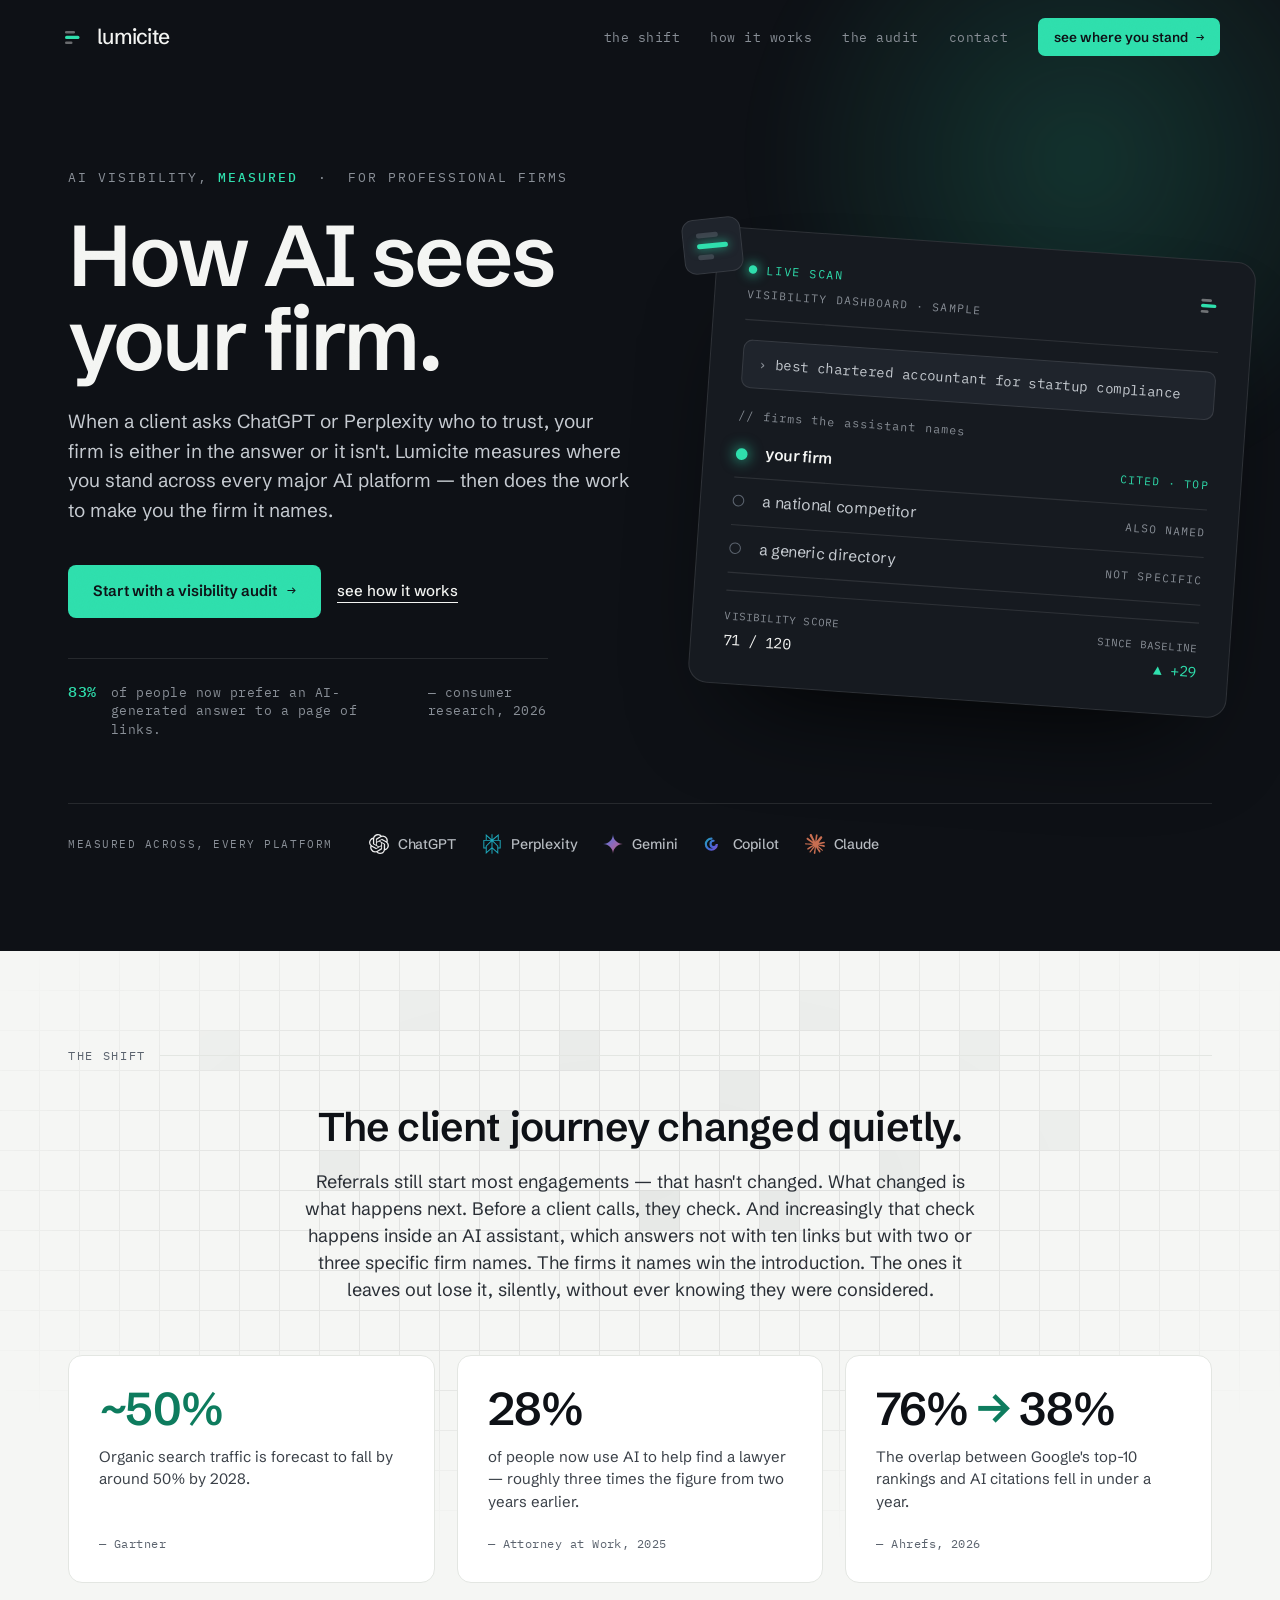
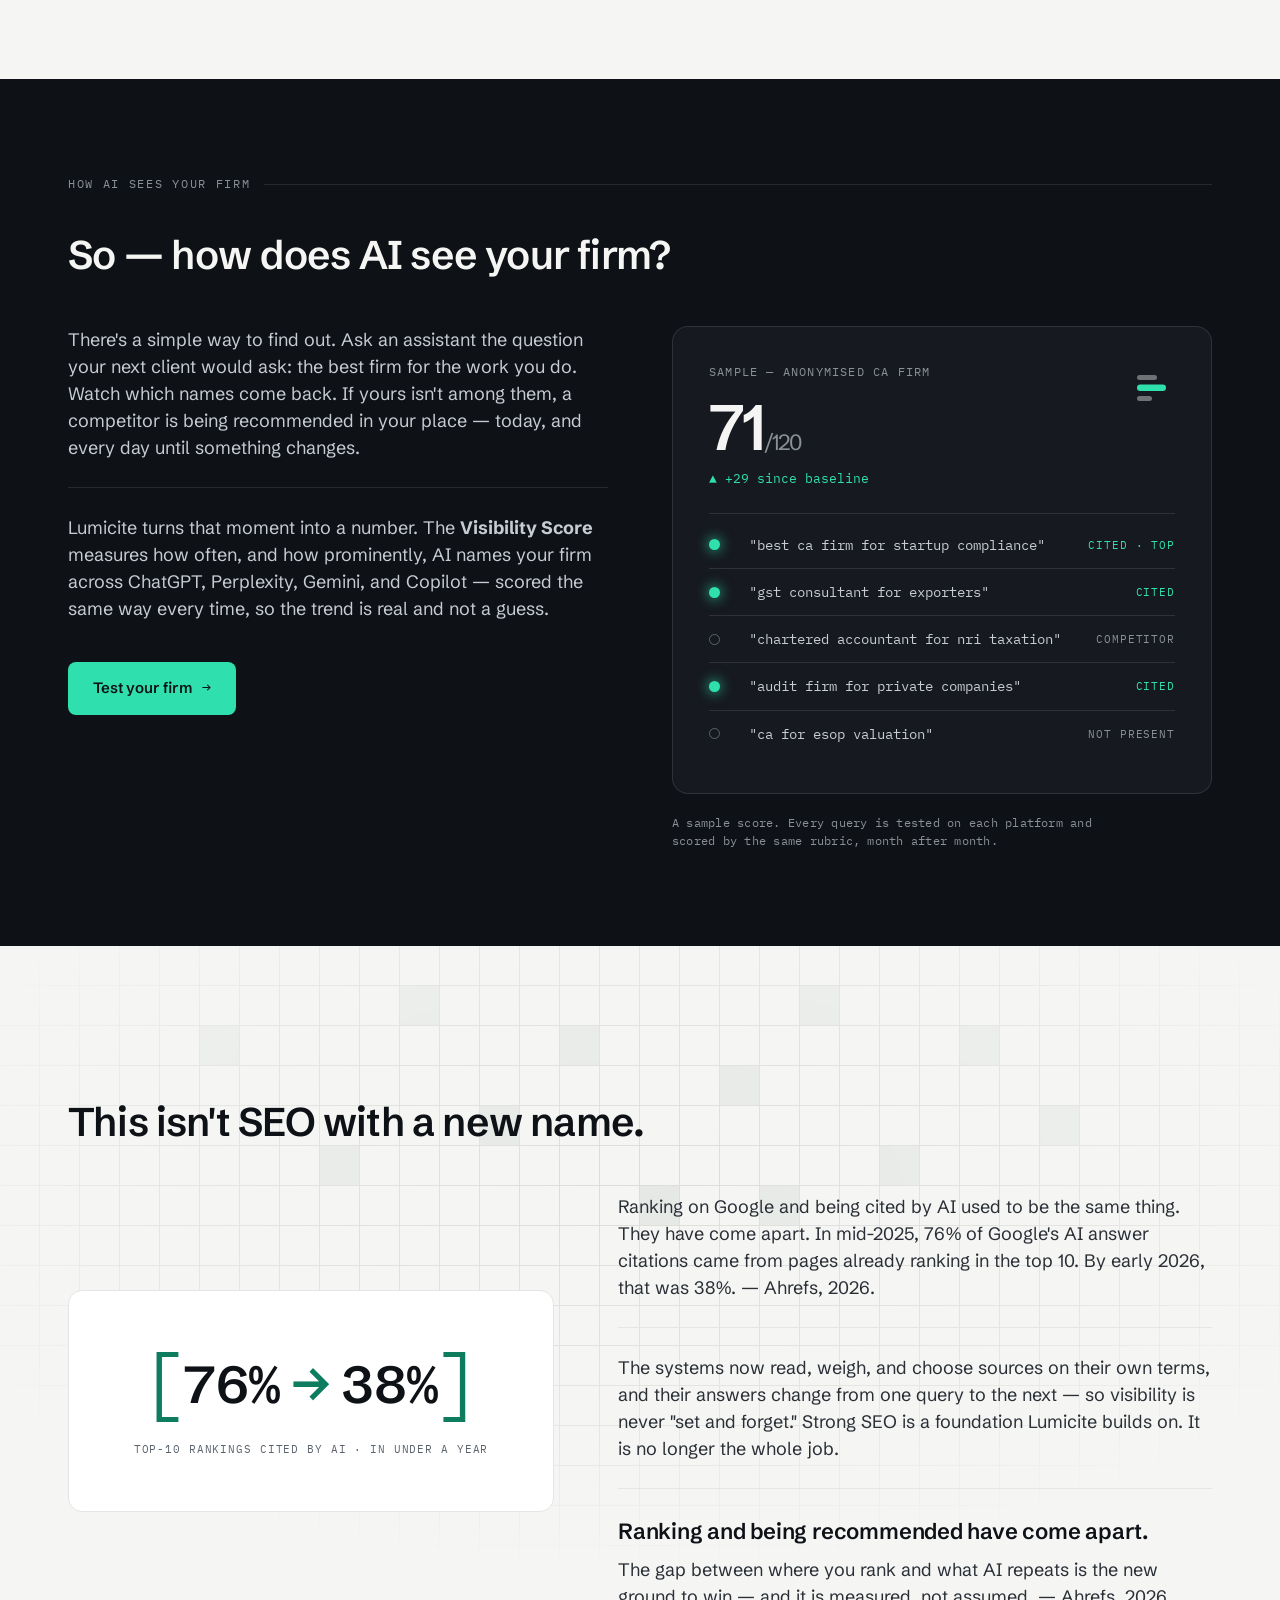
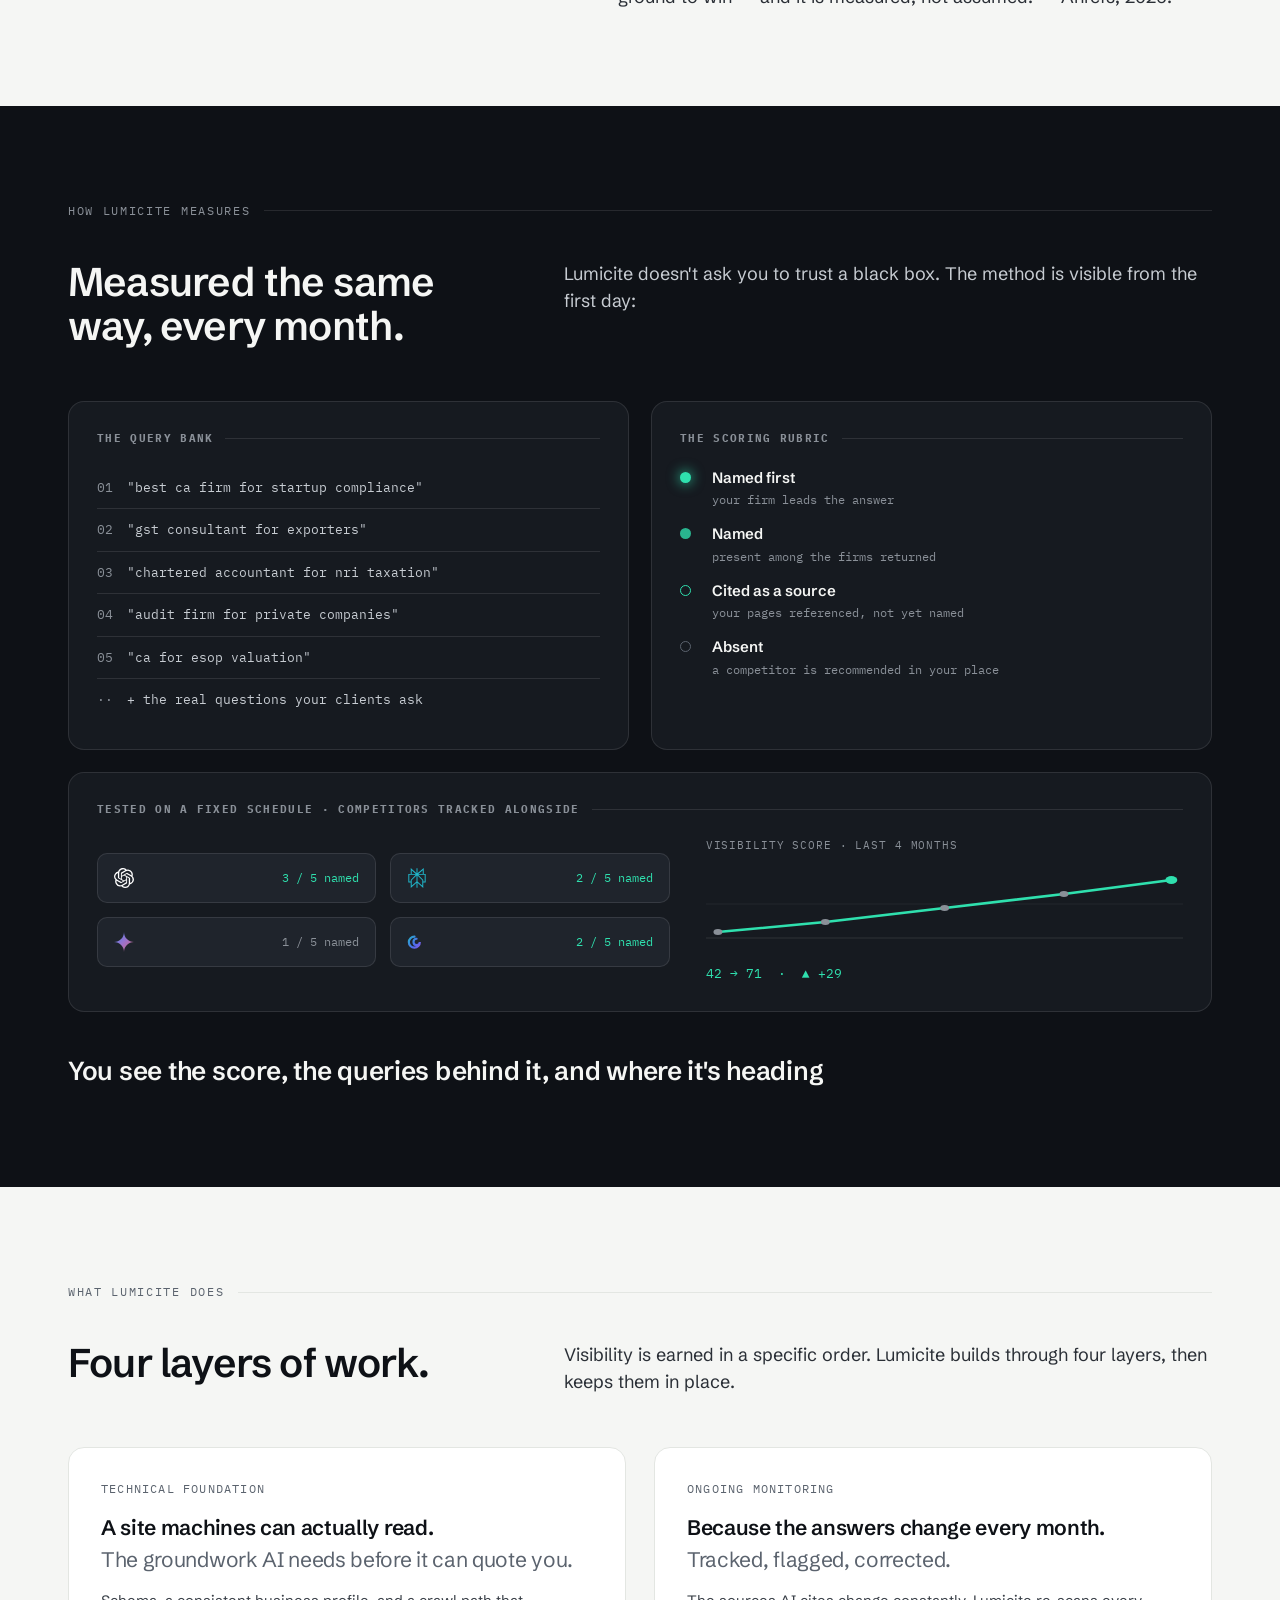
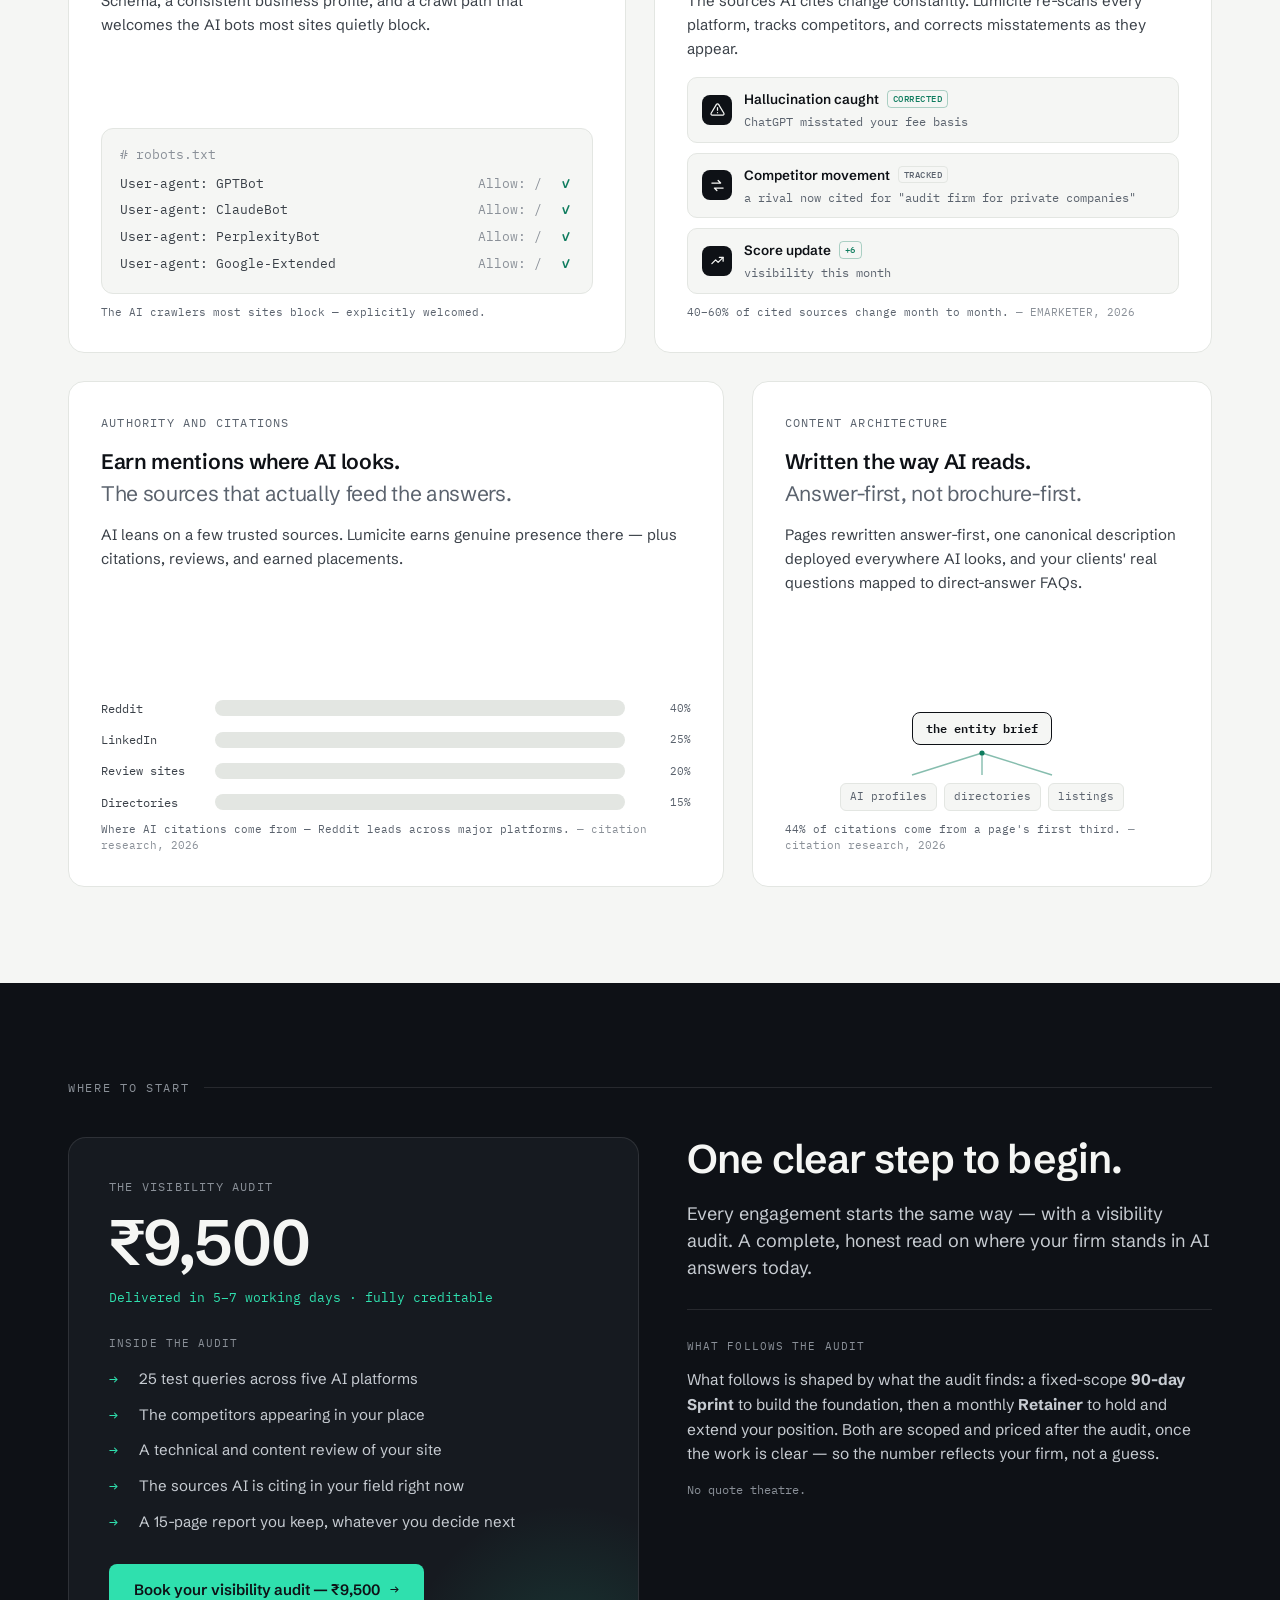
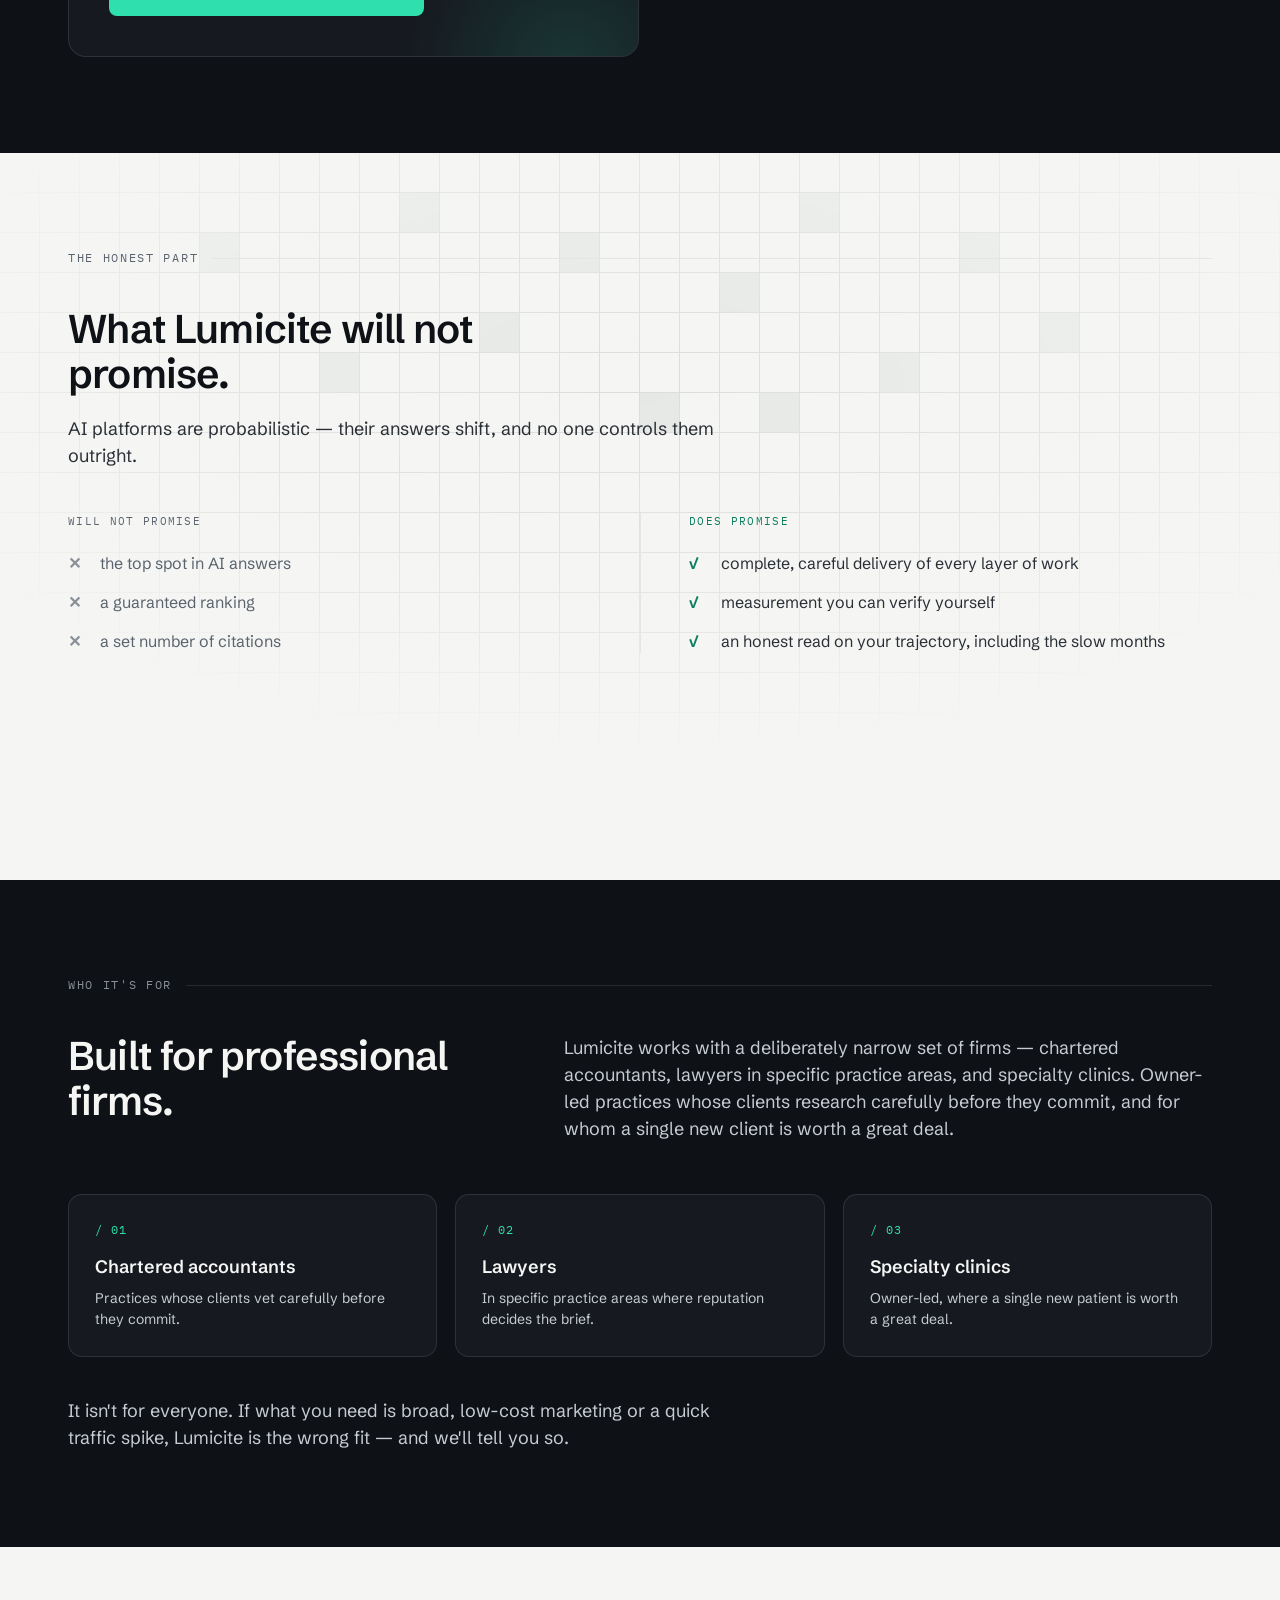
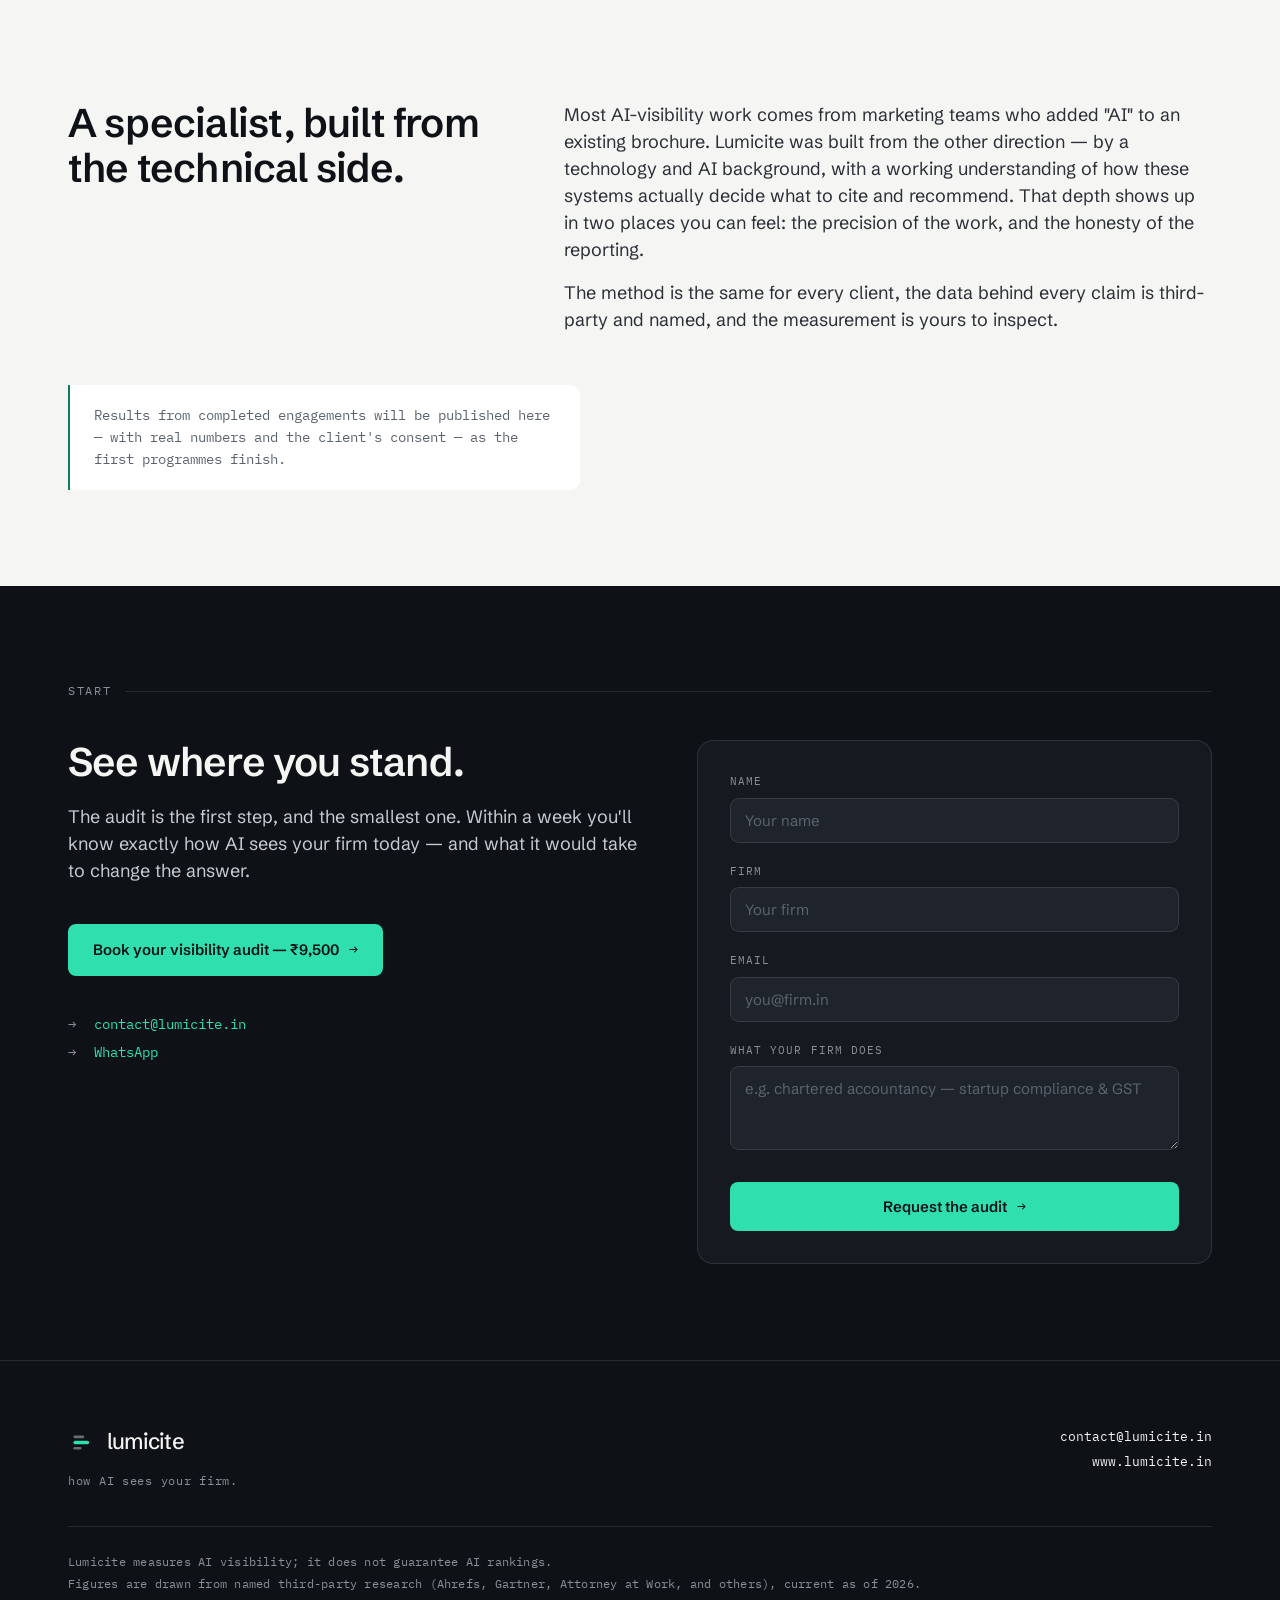
==== index.html @ 711bbad1 "Initial commit: Lumicite marketing site Single static page (index.html) with favicons, web manifest," ====
<!DOCTYPE html>
<html lang="en">
<head>
<meta charset="UTF-8">
<meta name="viewport" content="width=device-width, initial-scale=1.0">
<title>Lumicite — how AI sees your firm</title>
<meta name="description" content="When clients ask AI who to trust, most professional firms are invisible. Lumicite measures exactly where you stand across every major AI platform — then does the work to make you the recommendation.">
<meta name="theme-color" content="#0E1116">

<!-- favicons -->
<link rel="icon" href="assets/favicon/favicon.svg" type="image/svg+xml">
<link rel="icon" href="assets/favicon/favicon-32.png" sizes="32x32" type="image/png">
<link rel="icon" href="assets/favicon/favicon-16.png" sizes="16x16" type="image/png">
<link rel="shortcut icon" href="assets/favicon/favicon.ico">
<link rel="apple-touch-icon" href="assets/favicon/favicon-180.png">
<link rel="manifest" href="site.webmanifest">

<!-- open graph / twitter -->
<meta property="og:type" content="website">
<meta property="og:title" content="Lumicite — how AI sees your firm">
<meta property="og:description" content="Lumicite measures whether AI recommends your firm across every major platform — then does the work to earn it. Measured, not promised.">
<meta property="og:image" content="assets/og-image.png">
<meta property="og:image:width" content="1200">
<meta property="og:image:height" content="630">
<meta property="og:url" content="https://www.lumicite.in">
<meta property="og:site_name" content="Lumicite">
<meta name="twitter:card" content="summary_large_image">
<meta name="twitter:title" content="Lumicite — how AI sees your firm">
<meta name="twitter:description" content="Lumicite measures whether AI recommends your firm across every major platform — then does the work to earn it. Measured, not promised.">
<meta name="twitter:image" content="assets/og-image.png">

<link rel="preconnect" href="https://fonts.googleapis.com">
<link rel="preconnect" href="https://fonts.gstatic.com" crossorigin>
<link href="https://fonts.googleapis.com/css2?family=Schibsted+Grotesk:ital,wght@0,400;0,500;0,600;0,700;0,800;1,400&family=IBM+Plex+Mono:wght@400;500;600&display=swap" rel="stylesheet">

<style>
  :root{
    --ink:#0E1116; --ink-2:#161A20; --ink-3:#1F242C;
    --paper:#F5F6F4; --paper-2:#FFFFFF;
    --graphite:#5B636E; --graphite-2:#8A9098; --mist:#E3E6E2;
    --line-dark:rgba(255,255,255,0.10);
    --signal:#2FE0AE; --signal-deep:#0E7C5E;
    --sans:'Schibsted Grotesk',-apple-system,BlinkMacSystemFont,sans-serif;
    --mono:'IBM Plex Mono',ui-monospace,monospace;
    --maxw:1240px;
  }
  *{margin:0;padding:0;box-sizing:border-box}
  html{scroll-behavior:smooth}
  body{font-family:var(--sans);background:var(--paper);color:var(--ink);-webkit-font-smoothing:antialiased;line-height:1.5;overflow-x:hidden}
  a{color:inherit;text-decoration:none}
  :focus-visible{outline:2px solid var(--signal);outline-offset:3px;border-radius:3px}
  .dark :focus-visible,header.nav :focus-visible{outline-color:var(--signal)}

  /* grain */
  .grain{position:fixed;inset:0;pointer-events:none;z-index:9999;opacity:0.035;mix-blend-mode:multiply;
    background-image:url("data:image/svg+xml,%3Csvg xmlns='http://www.w3.org/2000/svg' width='200' height='200'%3E%3Cfilter id='n'%3E%3CfeTurbulence type='fractalNoise' baseFrequency='0.85' numOctaves='3'/%3E%3C/filter%3E%3Crect width='100%25' height='100%25' filter='url(%23n)'/%3E%3C/svg%3E");}

  .wrap{max-width:var(--maxw);margin:0 auto;padding:0 48px}
  section{padding:96px 0;position:relative}
  .dark{background:var(--ink);color:var(--paper)}
  .dark .wrap{position:relative;z-index:1}

  /* ── kicker ───────────────────────────────── */
  .kicker{font-family:var(--mono);font-size:12px;letter-spacing:0.14em;text-transform:uppercase;color:var(--graphite);display:flex;align-items:center;gap:14px;margin-bottom:40px}
  .dark .kicker{color:var(--graphite-2)}
  .kicker .rule{flex:1;height:1px;background:var(--mist)}
  .dark .kicker .rule{background:var(--line-dark)}

  /* ── type ─────────────────────────────────── */
  h2{font-size:clamp(28px,3.4vw,40px);font-weight:600;letter-spacing:-0.02em;line-height:1.12;max-width:20ch}
  .lead{font-size:18px;max-width:60ch;color:#2A2F36;margin-top:18px}
  .dark .lead{color:#C7CCD2}
  .lead + .lead{margin-top:16px}
  .em{color:var(--signal-deep)}
  .dark .em{color:var(--signal)}
  .closing{font-size:clamp(20px,2.4vw,26px);font-weight:600;letter-spacing:-0.01em;margin-top:40px;max-width:24ch}
  .closing-line{max-width:none;white-space:nowrap}

  /* ── section split header (desktop structure) ── */
  .sec-head{display:grid;grid-template-columns:minmax(0,0.8fr) minmax(0,1.2fr);gap:20px 64px;align-items:start;margin-bottom:52px}
  .sec-head > h2{margin:0}
  .sec-head .s-body .lead{margin-top:0}
  .sec-head .s-body .lead + .lead{margin-top:16px}
  .split{display:grid;grid-template-columns:minmax(0,1.3fr) minmax(0,1fr);gap:56px;align-items:center}
  .split .s-body .lead,.split .s-body .caption{margin-top:0}
  .split .s-body .lead + .caption{margin-top:18px}
  /* §2 demo: headline on its own line, paragraphs left + scorecard right */
  .demo-title,.seo-title{max-width:none;white-space:nowrap;margin:0 0 48px}
  .demo-split{grid-template-columns:minmax(0,1fr) minmax(0,1fr);gap:64px;align-items:start}
  .demo-card .scorecard{margin-top:0}
  .para-div{height:1px;background:var(--mist);border:0;margin:26px 0}
  .dark .para-div{background:var(--line-dark)}
  /* §3 seo: bracket card left (centred), text right with dividers */
  .seo-split{grid-template-columns:minmax(0,0.9fr) minmax(0,1.1fr);gap:64px;align-items:center}
  .seo-split .s-body h2{margin:0 0 22px}
  .seo-split .s-body h3{font-size:22px;font-weight:600;letter-spacing:-0.01em;margin:0}
  .seo-split .device-demo{width:100%}
  /* §1 the shift: centred intro, title on one line */
  .shift-intro{margin:0 auto 52px;text-align:center}
  .shift-intro .shift-title{max-width:none;white-space:nowrap;margin:0 auto}
  .shift-intro .lead{max-width:62ch;margin:18px auto 0}
  /* §1 + §3 + §7 grid-pattern background — adapted from grid-pattern.tsx, brand-tuned */
  #shift,#seo,#honest{overflow:hidden}
  #shift > .wrap,#seo > .wrap,#honest > .wrap{position:relative;z-index:1}
  .grid-pattern{position:absolute;inset:0;width:100%;height:100%;pointer-events:none;z-index:0;
    stroke:rgba(14,17,22,0.11);fill:rgba(14,17,22,0.06);
    -webkit-mask-image:radial-gradient(ellipse 74% 62% at 50% 32%,#000 0%,rgba(0,0,0,0.55) 54%,transparent 82%);
    mask-image:radial-gradient(ellipse 74% 62% at 50% 32%,#000 0%,rgba(0,0,0,0.55) 54%,transparent 82%);}

  /* ── mark / lockup ───────────────────────── */
  .dot{fill:var(--signal)}
  .lk{display:flex;align-items:center;gap:13px}
  .lk .mark{flex:none}
  .lk .wm{font-weight:500;letter-spacing:-0.035em;font-size:24px}

  /* ── buttons ─────────────────────────────── */
  .btn{display:inline-flex;align-items:center;gap:10px;font-weight:600;font-size:15px;padding:14px 24px;border-radius:8px;border:1px solid transparent;cursor:pointer;transition:transform .25s ease, box-shadow .25s ease, background .25s ease;font-family:var(--sans)}
  .btn .ar{font-family:var(--mono);font-weight:400}
  .btn-primary{background:var(--signal);color:var(--ink);box-shadow:0 0 0 0 rgba(47,224,174,0)}
  .btn-primary:hover{box-shadow:0 10px 34px -8px rgba(47,224,174,.5);transform:translateY(-1px)}
  .btn-secondary{color:inherit;border-color:var(--line-dark);background:transparent}
  .dark .btn-secondary{border-color:var(--line-dark);color:var(--paper)}
  .btn-secondary:hover{border-color:var(--graphite-2)}
  .btn-ghost{padding:0;border:none;background:none;color:inherit;font-weight:500;font-size:15px}
  .btn-ghost .u{border-bottom:1px solid currentColor;padding-bottom:2px;transition:border-color .2s}
  .btn-ghost:hover .u{border-color:var(--signal-deep)}
  .dark .btn-ghost:hover .u{border-color:var(--signal)}
  .cta-row{display:flex;flex-wrap:wrap;gap:16px;align-items:center;margin-top:40px}

  /* ── nav ─────────────────────────────────── */
  header.nav{position:fixed;top:0;left:0;right:0;z-index:1000;background:rgba(14,17,22,0);backdrop-filter:blur(0);transition:background .3s ease, border-color .3s ease;border-bottom:1px solid transparent}
  header.nav.scrolled{background:rgba(14,17,22,0.82);backdrop-filter:blur(14px) saturate(1.2);border-bottom:1px solid var(--line-dark)}
  .nav-inner{max-width:var(--maxw);margin:0 auto;padding:18px 40px;display:flex;align-items:center;justify-content:space-between;gap:24px;color:var(--paper)}
  .nav-inner .lk .wm{font-size:21px}
  .nav-inner .lk .mark{width:24px;height:24px}
  .nav-menu{display:flex;align-items:center;gap:30px}
  .nav-links{display:flex;align-items:center;gap:30px;font-family:var(--mono);font-size:12.5px;letter-spacing:0.04em;color:var(--graphite-2)}
  .nav-links a{transition:color .2s}
  .nav-links a:hover{color:var(--paper)}
  .nav-cta{display:inline-flex;align-items:center;gap:8px;font-family:var(--sans);font-weight:600;font-size:13.5px;color:var(--ink);background:var(--signal);padding:9px 16px;border-radius:7px;transition:box-shadow .25s ease, transform .25s ease}
  .nav-cta:hover{box-shadow:0 8px 24px -8px rgba(47,224,174,.55);transform:translateY(-1px)}
  .nav-cta .ar{font-family:var(--mono);font-weight:400}
  .nav-burger{display:none;flex-direction:column;gap:5px;background:none;border:none;cursor:pointer;padding:6px}
  .nav-burger span{width:22px;height:2px;background:var(--paper);border-radius:2px;transition:.3s}

  /* ── hero ────────────────────────────────── */
  .hero{padding-top:168px;padding-bottom:96px;overflow:hidden}
  .hero .glow{position:absolute;width:760px;height:760px;border-radius:50%;background:radial-gradient(circle,rgba(47,224,174,0.17),transparent 60%);top:-220px;right:-180px;filter:blur(24px);z-index:0;animation:pulse 8s ease-in-out infinite}
  @keyframes pulse{0%,100%{opacity:.85}50%{opacity:1}}
  .hero-grid{display:grid;grid-template-columns:minmax(0,1.05fr) minmax(0,0.95fr);gap:72px;align-items:center}
  .hero-kicker{font-family:var(--mono);font-size:12.5px;letter-spacing:0.16em;text-transform:uppercase;color:var(--graphite-2);margin-bottom:26px}
  .hero-kicker b{color:var(--signal);font-weight:500}
  h1.hero-title{font-size:clamp(46px,8vw,86px);font-weight:600;letter-spacing:-0.035em;line-height:0.98;color:var(--paper)}
  .hero-sub{font-size:clamp(17px,1.5vw,19px);color:#C7CCD2;max-width:50ch;margin-top:26px;line-height:1.55}
  .hero-stat{margin-top:40px;font-family:var(--mono);font-size:12.5px;letter-spacing:0.04em;color:var(--graphite-2);display:flex;gap:14px;align-items:baseline;border-top:1px solid var(--line-dark);padding-top:22px;max-width:60ch}
  .hero-stat .big{color:var(--signal);font-size:15px;font-weight:500}
  .hero-stat .src{color:var(--graphite-2)}

  /* hero visual — tilted "live scan" dashboard card */
  .hero-visual{position:relative}
  .dash-card{background:var(--ink-2);border:1px solid var(--line-dark);border-radius:18px;padding:30px;position:relative;z-index:1;
    transform-origin:left center;box-shadow:0 50px 100px -50px rgba(0,0,0,.95);transform:rotate(4deg) scale(1.06);transition:transform .7s cubic-bezier(.2,.7,.2,1)}
  .hero-visual:hover .dash-card{transform:rotate(0) scale(1.06)}
  .dc-head{display:flex;justify-content:space-between;align-items:flex-start;border-bottom:1px solid var(--line-dark);padding-bottom:16px;margin-bottom:18px}
  .dc-live{font-family:var(--mono);font-size:11px;letter-spacing:0.1em;text-transform:uppercase;color:var(--signal);display:flex;align-items:center;gap:9px}
  .dc-sub{font-family:var(--mono);font-size:10.5px;letter-spacing:0.06em;color:var(--graphite-2);margin-top:7px;text-transform:uppercase}
  .live-dot{width:8px;height:8px;border-radius:50%;background:var(--signal);box-shadow:0 0 10px 2px rgba(47,224,174,.6);animation:livepulse 2.4s ease-in-out infinite}
  @keyframes livepulse{0%,100%{opacity:1;transform:scale(1)}50%{opacity:.4;transform:scale(.8)}}
  .dc-prompt{font-family:var(--mono);font-size:13px;color:#C7CCD2;background:var(--ink-3);border:1px solid var(--line-dark);border-radius:9px;padding:12px 14px;line-height:1.5}
  .dc-prompt .q{color:var(--graphite-2)}
  .dc-label{font-family:var(--mono);font-size:11px;letter-spacing:0.06em;color:var(--graphite-2);margin:18px 0 6px}
  .arow{display:grid;grid-template-columns:14px 1fr auto;gap:14px;align-items:center;padding:11px 0;border-bottom:1px solid var(--line-dark)}
  .arow:last-child{border-bottom:none}
  .arow .state{width:11px;height:11px;border-radius:50%}
  .arow .state.on{background:var(--signal);box-shadow:0 0 12px 2px rgba(47,224,174,.55)}
  .arow .state.off{background:transparent;border:1.5px solid var(--graphite)}
  .arow .name{font-size:14.5px;color:#C7CCD2}
  .arow.lit .name{color:var(--paper);font-weight:600}
  .arow .tag{font-family:var(--mono);font-size:10.5px;letter-spacing:0.06em;text-transform:uppercase;color:var(--graphite-2)}
  .arow.lit .tag{color:var(--signal)}
  .dc-foot{display:flex;justify-content:space-between;align-items:center;margin-top:16px;border-top:1px solid var(--line-dark);padding-top:16px}
  .dc-metric .ml{font-family:var(--mono);font-size:10px;letter-spacing:0.08em;text-transform:uppercase;color:var(--graphite-2)}
  .dc-metric .mv{font-family:var(--mono);font-size:14px;color:var(--paper);margin-top:5px}
  .dc-metric .mv.sig{color:var(--signal)}
  .dc-metric.right{text-align:right}
  /* one restrained, on-brand floating accent — the mark's lit-line motif */
  .accent-chip{position:absolute;top:-20px;left:-20px;z-index:2;background:var(--ink-3);border:1px solid var(--line-dark);border-radius:12px;padding:13px;display:flex;flex-direction:column;gap:6px;box-shadow:0 24px 50px -30px rgba(0,0,0,.9);transform:rotate(-6deg)}
  .accent-chip span{display:block;height:5px;border-radius:3px;background:var(--graphite);opacity:.5}
  .accent-chip span:nth-child(1){width:22px}
  .accent-chip span:nth-child(2){width:31px;background:var(--signal);opacity:1;box-shadow:0 0 10px 1px rgba(47,224,174,.55)}
  .accent-chip span:nth-child(3){width:16px}

  /* trust strip — the platforms Lumicite measures across (official logos) */
  .trust{margin-top:64px;padding-top:30px;border-top:1px solid var(--line-dark);display:flex;align-items:center;gap:16px 36px;flex-wrap:wrap}
  .trust-label{font-family:var(--mono);font-size:11px;letter-spacing:0.14em;text-transform:uppercase;color:var(--graphite-2)}
  .trust-logos{list-style:none;display:flex;align-items:center;gap:14px 26px;flex-wrap:wrap}
  .trust-logos li{display:flex;align-items:center;gap:9px;opacity:.92;transition:opacity .25s}
  .trust-logos li:hover{opacity:1}
  .trust-logos svg{width:20px;height:20px;flex:none;display:block}
  .trust-logos .lname{font-size:14px;font-weight:500;color:#C7CCD2;letter-spacing:-0.01em}

  /* ── stat cards ──────────────────────────── */
  .stat-grid{display:grid;grid-template-columns:repeat(3,1fr);gap:22px;margin-top:48px}
  .stat-card{background:var(--paper-2);border:1px solid var(--mist);border-radius:14px;padding:30px;display:flex;flex-direction:column;gap:14px}
  .stat-card .fig{font-size:clamp(34px,4vw,46px);font-weight:600;letter-spacing:-0.02em;line-height:1;color:var(--ink)}
  .stat-card .fig .em{color:var(--signal-deep)}
  .stat-card .txt{font-size:15px;color:#3A4048;line-height:1.5}
  .stat-card .src{font-family:var(--mono);font-size:11.5px;letter-spacing:0.04em;color:var(--graphite);margin-top:auto;padding-top:8px}

  /* ── scorecard ───────────────────────────── */
  .scorecard{background:var(--ink-2);border:1px solid var(--line-dark);border-radius:16px;padding:36px;margin-top:8px;max-width:680px}
  .score-head{display:flex;justify-content:space-between;align-items:flex-start;border-bottom:1px solid var(--line-dark);padding-bottom:24px;margin-bottom:8px}
  .score-head .who{font-family:var(--mono);font-size:12px;letter-spacing:0.1em;text-transform:uppercase;color:var(--graphite-2)}
  .score-head .num{font-size:64px;font-weight:600;letter-spacing:-0.03em;line-height:1;margin-top:14px}
  .score-head .num small{font-size:22px;color:var(--graphite-2);font-weight:400}
  .score-head .delta{font-family:var(--mono);font-size:13px;color:var(--signal);margin-top:10px}
  .qrow{display:grid;grid-template-columns:24px 1fr auto;gap:16px;align-items:center;padding:13px 0;border-bottom:1px solid var(--line-dark)}
  .qrow:last-child{border-bottom:none}
  .qrow .state{width:11px;height:11px;border-radius:50%}
  .qrow .state.on{background:var(--signal);box-shadow:0 0 12px 2px rgba(47,224,174,.55)}
  .qrow .state.off{background:transparent;border:1.5px solid var(--graphite)}
  .qrow .q{font-family:var(--mono);font-size:13.5px;color:#C7CCD2}
  .qrow .tag{font-family:var(--mono);font-size:11px;letter-spacing:0.08em;text-transform:uppercase;color:var(--graphite-2);white-space:nowrap}
  .qrow .tag.cited{color:var(--signal)}
  .caption{font-family:var(--mono);font-size:12px;color:var(--graphite-2);margin-top:20px;letter-spacing:0.02em;max-width:60ch}
  .dark .caption{color:var(--graphite-2)}
  body .caption.on-light{color:var(--graphite)}

  /* ── bracket device ──────────────────────── */
  .device{display:grid;grid-template-columns:0.9fr 1.1fr;gap:48px;align-items:center;margin-top:48px}
  .device-demo{background:var(--paper-2);border:1px solid var(--mist);border-radius:14px;padding:54px 44px;display:flex;align-items:center;justify-content:center;min-height:200px}
  .bracketed{position:relative;font-size:clamp(34px,5vw,52px);font-weight:600;letter-spacing:-0.01em;color:var(--ink);padding:0 44px;font-variant-numeric:tabular-nums}
  .bracketed::before,.bracketed::after{font-family:var(--mono);font-weight:400;color:var(--signal-deep);font-size:1.5em;position:absolute;top:50%;transform:translateY(-52%)}
  .bracketed::before{content:"[";left:0}.bracketed::after{content:"]";right:0}
  .bracketed b{color:var(--signal-deep);font-weight:600}
  .device-demo .sub{font-family:var(--mono);font-size:11px;letter-spacing:0.08em;text-transform:uppercase;color:var(--graphite);margin-top:18px;text-align:center}
  .device-col h3{font-size:22px;font-weight:600;letter-spacing:-0.01em}

  /* ── method panel (§4) ───────────────────── */
  .method{display:grid;grid-template-columns:1fr 1fr;gap:22px;margin-top:8px}
  .panel{background:var(--ink-2);border:1px solid var(--line-dark);border-radius:16px;padding:28px}
  .panel h4{font-family:var(--mono);font-size:11px;letter-spacing:0.12em;text-transform:uppercase;color:var(--graphite-2);margin-bottom:20px;display:flex;align-items:center;gap:12px}
  .panel h4 .rule{flex:1;height:1px;background:var(--line-dark)}
  .qbank{display:flex;flex-direction:column;gap:0}
  .qbank .item{display:grid;grid-template-columns:auto 1fr;gap:14px;padding:11px 0;border-bottom:1px solid var(--line-dark);font-family:var(--mono);font-size:13px;color:#C7CCD2}
  .qbank .item:last-child{border-bottom:none}
  .qbank .item .n{color:var(--graphite-2)}
  .rubric{display:flex;flex-direction:column;gap:14px}
  .rubric .r{display:grid;grid-template-columns:18px 1fr;gap:14px;align-items:start}
  .rubric .r .pip{width:11px;height:11px;border-radius:50%;margin-top:5px}
  .rubric .r .pip.s4{background:var(--signal);box-shadow:0 0 12px 2px rgba(47,224,174,.55)}
  .rubric .r .pip.s3{background:var(--signal);opacity:.78}
  .rubric .r .pip.s2{background:transparent;border:1.5px solid var(--signal)}
  .rubric .r .pip.s1{background:transparent;border:1.5px solid var(--graphite)}
  .rubric .r .name{font-weight:600;font-size:15px;color:var(--paper)}
  .rubric .r .desc{font-family:var(--mono);font-size:12px;color:var(--graphite-2);margin-top:2px}
  .dash{margin-top:22px}
  .dash-inner{display:grid;grid-template-columns:1.2fr 1fr;gap:36px;align-items:center}
  .platforms{display:grid;grid-template-columns:repeat(2,1fr);gap:14px}
  .pf{display:flex;align-items:center;justify-content:space-between;background:var(--ink-3);border:1px solid var(--line-dark);border-radius:10px;padding:14px 16px}
  .pf .pn{font-family:var(--mono);font-size:13px;color:#C7CCD2;display:inline-flex;align-items:center}
  .pf .pn svg{width:20px;height:20px;display:block}
  .pf .pv{font-family:var(--mono);font-size:12px;color:var(--signal)}
  .pf .pv.dim{color:var(--graphite-2)}
  .trend{display:flex;flex-direction:column;gap:10px}
  .trend .tlabel{font-family:var(--mono);font-size:11px;letter-spacing:0.08em;text-transform:uppercase;color:var(--graphite-2)}
  .trend .tnum{font-family:var(--mono);font-size:13px;color:var(--signal)}

  /* ── four layers (§5) ────────────────────── */
  .layers{display:grid;grid-template-columns:repeat(2,1fr);gap:22px;margin-top:48px}
  .layer{background:var(--paper-2);border:1px solid var(--mist);border-radius:14px;padding:30px;position:relative}
  .layer .ln{font-family:var(--mono);font-size:12px;letter-spacing:0.1em;color:var(--signal-deep);font-weight:500}
  .layer h3{font-size:20px;font-weight:600;letter-spacing:-0.01em;margin-top:14px}
  .layer p{font-size:15px;color:#3A4048;margin-top:12px;line-height:1.55}
  .layer .note{font-family:var(--mono);font-size:12px;color:var(--graphite);margin-top:14px;padding-top:14px;border-top:1px solid var(--mist);line-height:1.6}

  /* ── §5 bento — adapted from combined-featured-section.tsx ── */
  .bento{display:grid;grid-template-columns:repeat(12,1fr);grid-auto-rows:1fr;gap:28px;margin-top:52px}
  .bcard{background:var(--paper-2);border:1px solid var(--mist);border-radius:16px;padding:32px;display:flex;flex-direction:column;gap:16px}
  .bcard.lg{grid-column:span 6}
  .bcard.b-authority{grid-column:span 7}
  .bcard.b-content{grid-column:span 5}
  .beyebrow{font-family:var(--mono);font-size:12px;letter-spacing:0.1em;text-transform:uppercase;color:var(--graphite)}
  .beyebrow .n{color:var(--signal-deep);font-weight:600}
  .bcard h3{font-size:21px;font-weight:600;letter-spacing:-0.015em;line-height:1.28;margin:0}
  .bcard h3 .muted{color:var(--graphite);font-weight:400;display:block;margin-top:5px}
  .bcard .btext{font-size:15px;color:#3A4048;line-height:1.6;margin:0;flex:1 1 auto}
  .bcard .btext .src{color:var(--graphite)}
  .bviz{display:flex;flex-direction:column;gap:10px}
  .bcap{font-family:var(--mono);font-size:11px;color:var(--graphite);line-height:1.5}
  .bcap .src{color:var(--graphite-2)}
  /* robots panel */
  .robots{background:var(--paper);border:1px solid var(--mist);border-radius:12px;padding:16px 18px;font-family:var(--mono);font-size:12.5px;line-height:1.5;color:#3A4048;overflow-x:auto}
  .robots .cmt{color:var(--graphite-2);margin-bottom:6px}
  .robots .row{display:grid;grid-template-columns:1fr auto 16px;gap:16px;align-items:center;padding:4px 0;white-space:nowrap}
  .robots .al{color:var(--graphite-2)}
  .robots .ok{color:var(--signal-deep);text-align:center;font-weight:600}
  /* alert feed */
  .afeed{display:flex;flex-direction:column;gap:10px}
  .alert{display:grid;grid-template-columns:auto 1fr;gap:12px;align-items:center;background:var(--paper);border:1px solid var(--mist);border-radius:10px;padding:11px 14px}
  .alert .ai{width:30px;height:30px;border-radius:8px;background:var(--ink);color:var(--paper);display:flex;align-items:center;justify-content:center;flex:none}
  .alert .ai svg{width:15px;height:15px;fill:none;stroke:currentColor;stroke-width:2;stroke-linecap:round;stroke-linejoin:round}
  .alert .atitle{font-size:13.5px;font-weight:600;color:var(--ink);display:flex;align-items:center;gap:8px;flex-wrap:wrap}
  .alert .atag{font-family:var(--mono);font-size:9px;letter-spacing:0.05em;text-transform:uppercase;color:var(--signal-deep);border:1px solid rgba(14,124,94,0.32);border-radius:4px;padding:1px 5px;font-weight:500}
  .alert .atag.neutral{color:var(--graphite);border-color:var(--mist)}
  .alert .adesc{font-family:var(--mono);font-size:11.5px;color:var(--graphite);margin-top:4px;line-height:1.5}
  /* citation bars */
  .cbars{display:flex;flex-direction:column;gap:14px}
  .cbar{display:grid;grid-template-columns:100px 1fr 52px;gap:14px;align-items:center}
  .cbar .cl{font-family:var(--mono);font-size:11.5px;color:#3A4048}
  .cbar .ctrack{height:16px;background:var(--mist);border-radius:8px;overflow:hidden}
  .cbar .cfill{height:100%;background:var(--graphite-2);border-radius:8px}
  .cbar.lead .cfill{background:var(--signal-deep)}
  .cbar .cv{font-family:var(--mono);font-size:11px;color:var(--graphite);white-space:nowrap;text-align:right}
  /* entity-brief fan-out */
  .fanout{display:flex;flex-direction:column;align-items:center;gap:4px}
  .fan-node{font-family:var(--mono);font-size:11.5px;color:var(--ink);background:var(--paper);border:1px solid var(--ink);border-radius:8px;padding:7px 13px;font-weight:600}
  .fan-svg{width:100%;max-width:220px;height:30px;display:block}
  .fan-surfaces{display:flex;flex-wrap:wrap;gap:7px;justify-content:center}
  .fan-surfaces .chip{font-family:var(--mono);font-size:10.5px;color:var(--graphite);background:var(--paper);border:1px solid var(--mist);border-radius:6px;padding:5px 9px}

  /* ── audit card (§6) ─────────────────────── */
  .audit-grid{display:grid;grid-template-columns:1fr 0.92fr;gap:48px;align-items:start;margin-top:8px}
  .audit-card{background:var(--ink-2);border:1px solid var(--line-dark);border-radius:18px;padding:40px;position:relative;overflow:hidden}
  .audit-card .glow{position:absolute;width:380px;height:380px;border-radius:50%;background:radial-gradient(circle,rgba(47,224,174,.14),transparent 60%);bottom:-200px;right:-120px}
  .audit-card .nameline{font-family:var(--mono);font-size:12px;letter-spacing:0.1em;text-transform:uppercase;color:var(--graphite-2);position:relative}
  .audit-card .price{font-size:clamp(46px,6vw,64px);font-weight:600;letter-spacing:-0.03em;line-height:1;margin-top:14px;position:relative}
  .audit-card .terms{font-family:var(--mono);font-size:13px;color:var(--signal);margin-top:14px;position:relative}
  .audit-card .inside{font-family:var(--mono);font-size:11px;letter-spacing:0.1em;text-transform:uppercase;color:var(--graphite-2);margin:28px 0 16px;position:relative}
  .audit-card ul{list-style:none;display:flex;flex-direction:column;gap:13px;position:relative}
  .audit-card li{display:grid;grid-template-columns:18px 1fr;gap:12px;font-size:15px;color:#C7CCD2;line-height:1.45}
  .audit-card li .tick{color:var(--signal);font-family:var(--mono);margin-top:1px}
  .audit-card .btn{margin-top:30px;position:relative}
  .audit-side h2{margin-bottom:0}
  .audit-side .path{margin-top:28px;padding-top:28px;border-top:1px solid var(--line-dark)}
  .audit-side .path .ph{font-family:var(--mono);font-size:11px;letter-spacing:0.1em;text-transform:uppercase;color:var(--graphite-2);margin-bottom:14px}
  .audit-side .path p{font-size:15.5px;color:#C7CCD2;line-height:1.6}
  .audit-side .path .nq{font-family:var(--mono);font-size:12px;color:var(--graphite-2);margin-top:14px}

  /* ── limitations (§7) ────────────────────── */
  .honest{display:grid;grid-template-columns:1fr 1fr;margin-top:44px}
  .honest .col{padding-right:48px}
  .honest .col.promise{padding-left:48px;padding-right:0;border-left:1px solid var(--mist)}
  .honest .col .h{font-family:var(--mono);font-size:11px;letter-spacing:0.12em;text-transform:uppercase;color:var(--graphite);margin-bottom:22px}
  .honest .col.promise .h{color:var(--signal-deep)}
  .hlist{list-style:none;display:flex;flex-direction:column;gap:15px}
  .hlist li{display:grid;grid-template-columns:20px 1fr;gap:12px;align-items:start;font-size:16px;line-height:1.5}
  .hlist .hi{font-family:var(--mono);font-weight:600}
  .hlist.neg li{color:var(--graphite)}
  .hlist.neg .hi{color:var(--graphite-2)}
  .hlist.pos li{color:#2A2F36}
  .hlist.pos .hi{color:var(--signal-deep)}
  .honest-close{margin:60px auto 0;max-width:780px;position:relative;padding:0 58px;text-align:center}
  .honest-close p{font-size:clamp(20px,2.4vw,27px);font-weight:600;letter-spacing:-0.01em;line-height:1.32;color:var(--ink);margin:0}
  .honest-close::before,.honest-close::after{font-family:var(--mono);font-weight:400;color:var(--signal-deep);font-size:2.6em;line-height:1;position:absolute;top:50%;transform:translateY(-54%)}
  .honest-close::before{content:"[";left:16px}
  .honest-close::after{content:"]";right:16px}
  .honest-close .ev{color:var(--signal-deep)}

  /* ── who / why ───────────────────────────── */
  .who-grid{display:grid;grid-template-columns:repeat(3,1fr);gap:18px;margin-top:44px}
  .who-card{border:1px solid var(--line-dark);border-radius:14px;padding:26px;background:var(--ink-2)}
  .who-card .ic{font-family:var(--mono);font-size:12px;color:var(--signal);letter-spacing:0.08em}
  .who-card .t{font-size:18px;font-weight:600;margin-top:14px}
  .who-card .d{font-size:14px;color:#C7CCD2;margin-top:8px;line-height:1.5}
  .why-proof{font-family:var(--mono);font-size:13.5px;color:var(--graphite);margin-top:36px;padding:20px 24px;border-left:2px solid var(--signal-deep);background:var(--paper-2);border-radius:0 10px 10px 0;line-height:1.6;max-width:64ch}

  /* ── start / contact (§10) ───────────────── */
  .start-grid{display:grid;grid-template-columns:1fr 0.9fr;gap:56px;align-items:start;margin-top:8px}
  form.contact{background:var(--ink-2);border:1px solid var(--line-dark);border-radius:16px;padding:32px}
  form.contact .fl{display:block;font-family:var(--mono);font-size:11px;letter-spacing:0.1em;text-transform:uppercase;color:var(--graphite-2);margin-bottom:8px}
  form.contact .field{margin-bottom:20px}
  form.contact input,form.contact textarea{width:100%;background:var(--ink-3);border:1px solid var(--line-dark);border-radius:9px;padding:12px 14px;color:var(--paper);font-family:var(--sans);font-size:15px;transition:border-color .2s}
  form.contact textarea{min-height:84px;resize:vertical}
  form.contact input:focus,form.contact textarea:focus{outline:none;border-color:var(--signal)}
  form.contact input::placeholder,form.contact textarea::placeholder{color:var(--graphite)}
  form.contact .btn{width:100%;justify-content:center;margin-top:6px}
  .start-contact{margin-top:34px;font-family:var(--mono);font-size:14px;color:#C7CCD2;line-height:2}
  .start-contact a{color:var(--signal)}
  .start-contact .lbl{color:var(--graphite-2);display:inline-block;width:18px}

  /* ── footer ──────────────────────────────── */
  footer{background:var(--ink);color:var(--graphite-2);padding:64px 0 56px;border-top:1px solid var(--line-dark)}
  .foot-top{display:flex;justify-content:space-between;align-items:flex-start;gap:32px;flex-wrap:wrap}
  .foot-top .lk .wm{font-size:22px;color:var(--paper)}
  .foot-top .lk .mark{width:26px;height:26px;color:var(--paper)}
  .foot-tag{font-family:var(--mono);font-size:12px;letter-spacing:0.06em;color:var(--graphite-2);margin-top:14px}
  .foot-contact{font-family:var(--mono);font-size:13px;color:var(--graphite-2);text-align:right;line-height:1.9}
  .foot-contact a{color:var(--paper)}
  .foot-rule{height:1px;background:var(--line-dark);margin:36px 0 24px}
  .foot-fine{font-family:var(--mono);font-size:11.5px;color:var(--graphite-2);line-height:1.9;letter-spacing:0.02em}

  /* ── reveal motion ───────────────────────── */
  .reveal{opacity:0;transform:translateY(16px);transition:opacity .9s cubic-bezier(.2,.7,.2,1),transform .9s cubic-bezier(.2,.7,.2,1)}
  .reveal.in{opacity:1;transform:none}
  .fu{opacity:0;transform:translateY(16px);animation:fu .9s cubic-bezier(.2,.7,.2,1) forwards}
  @keyframes fu{to{opacity:1;transform:none}}
  .d1{animation-delay:.05s}.d2{animation-delay:.18s}.d3{animation-delay:.32s}.d4{animation-delay:.46s}.d5{animation-delay:.6s}

  @media (prefers-reduced-motion: reduce){
    *{animation:none!important;transition:none!important}
    .reveal{opacity:1;transform:none}
    html{scroll-behavior:auto}
  }

  /* ── responsive ──────────────────────────── */
  @media(max-width:820px){
    .wrap{padding:0 24px}
    section{padding:72px 0}
    .nav-inner{padding:16px 24px}
    .nav-menu{display:none}
    .nav-burger{display:flex}
    header.nav.open .nav-menu{display:flex;position:absolute;top:100%;left:0;right:0;flex-direction:column;align-items:flex-start;gap:20px;background:rgba(14,17,22,0.97);backdrop-filter:blur(14px) saturate(1.2);padding:24px;border-bottom:1px solid var(--line-dark)}
    header.nav.open .nav-links{flex-direction:column;align-items:flex-start;gap:18px;font-size:14px}
    header.nav.open .nav-cta{display:inline-flex}
    .hero{padding-top:128px}
    .hero-grid{grid-template-columns:1fr;gap:44px}
    .hero-visual{order:2}
    .dash-card{transform:none;transform-origin:center}
    .accent-chip{top:-14px;left:auto;right:8px;transform:rotate(-6deg) scale(.92)}
    .trust{margin-top:48px;gap:18px}
    .trust-logos{gap:14px 22px}
    .stat-grid,.method,.layers,.who-grid{grid-template-columns:1fr}
    .bento{grid-template-columns:1fr;grid-auto-rows:auto}
    .bento .bcard{grid-column:auto}
    .sec-head,.split{grid-template-columns:1fr;gap:18px}
    .sec-head{margin-bottom:36px}
    .demo-title,.seo-title{white-space:normal;margin-bottom:28px}
    .shift-intro{margin-bottom:36px}
    .shift-intro .shift-title{white-space:normal}
    .closing-line{white-space:normal}
    .device,.audit-grid,.honest,.start-grid,.dash-inner,.platforms{grid-template-columns:1fr;gap:28px}
    .honest{gap:0}
    .honest .col{padding:0}
    .honest .col.promise{padding:26px 0 0;border-left:0;border-top:1px solid var(--mist)}
    .honest-close{padding:0 34px;margin-top:44px}
    .honest-close::before{left:4px}.honest-close::after{right:4px}
    .device-demo{order:-1}
    .foot-contact{text-align:left}
    .foot-top{flex-direction:column;gap:24px}
  }
</style>
</head>
<body>
<div class="grain"></div>

<!-- the cited line — primary mark (sprite) -->
<svg width="0" height="0" style="position:absolute" aria-hidden="true" focusable="false"><symbol id="mark" viewBox="0 0 48 48">
  <rect x="10" y="12" width="20" height="5" rx="2.5" fill="currentColor" opacity="0.4"/>
  <rect class="dot" x="10" y="21.5" width="29" height="6.5" rx="3.25"/>
  <rect x="10" y="33" width="15" height="5" rx="2.5" fill="currentColor" opacity="0.4"/>
</symbol></svg>

<!-- ════════════════ NAV ════════════════ -->
<header class="nav" id="nav">
  <div class="nav-inner">
    <a class="lk" href="#top" aria-label="Lumicite home">
      <svg class="mark" style="color:var(--paper)" role="img" aria-label="Lumicite mark"><use href="#mark"/></svg>
      <span class="wm">lumicite</span>
    </a>
    <div class="nav-menu" id="navmenu">
      <nav class="nav-links" aria-label="Primary">
        <a href="#shift">the shift</a>
        <a href="#how">how it works</a>
        <a href="#audit">the audit</a>
        <a href="#contact">contact</a>
      </nav>
      <a class="nav-cta" href="#audit">see where you stand <span class="ar">→</span></a>
    </div>
    <button class="nav-burger" id="burger" aria-label="Menu" aria-expanded="false"><span></span><span></span><span></span></button>
  </div>
</header>

<main id="top">

<!-- ════════════════ §0 · HERO ════════════════ -->
<section class="hero dark" id="hero">
  <div class="glow"></div>
  <div class="wrap">
    <div class="hero-grid">
      <div class="hero-copy">
        <div class="hero-kicker fu d1">ai visibility, <b>measured</b> &nbsp;·&nbsp; for professional firms</div>
        <h1 class="hero-title fu d2">How AI sees your&nbsp;firm.</h1>
        <p class="hero-sub fu d3">When a client asks ChatGPT or Perplexity who to trust, your firm is either in the answer or it isn't. Lumicite measures where you stand across every major AI platform — then does the work to make you the firm it names.</p>
        <div class="cta-row fu d4">
          <a class="btn btn-primary" href="#audit">Start with a visibility audit <span class="ar">→</span></a>
          <a class="btn-ghost" href="#how"><span class="u">see how it works</span></a>
        </div>

        <div class="hero-stat fu d5">
          <span class="big">83%</span>
          <span>of people now prefer an AI-generated answer to a page of links.</span>
          <span class="src">— consumer research, 2026</span>
        </div>
      </div>

      <div class="hero-visual fu d4">
        <div class="accent-chip" aria-hidden="true"><span></span><span></span><span></span></div>
        <div class="dash-card" role="img" aria-label="Sample AI visibility scan: your firm is cited first; a competitor and a directory also appear; sample visibility score 71 of 120, up 29 since baseline">
          <div class="dc-head">
            <div>
              <div class="dc-live"><span class="live-dot"></span> live scan</div>
              <div class="dc-sub">visibility dashboard · sample</div>
            </div>
            <svg class="mark" style="width:24px;height:24px;color:var(--paper)" aria-hidden="true"><use href="#mark"/></svg>
          </div>
          <div class="dc-prompt"><span class="q">›</span> best chartered accountant for startup compliance</div>
          <div class="dc-label">// firms the assistant names</div>
          <div class="arow lit"><span class="state on"></span><span class="name">your firm</span><span class="tag">cited · top</span></div>
          <div class="arow"><span class="state off"></span><span class="name">a national competitor</span><span class="tag">also named</span></div>
          <div class="arow"><span class="state off"></span><span class="name">a generic directory</span><span class="tag">not specific</span></div>
          <div class="dc-foot">
            <div class="dc-metric"><div class="ml">visibility score</div><div class="mv">71 / 120</div></div>
            <div class="dc-metric right"><div class="ml">since baseline</div><div class="mv sig">▲ +29</div></div>
          </div>
        </div>
      </div>
    </div>

    <div class="trust fu d5">
      <div class="trust-label">measured across, every platform</div>
      <ul class="trust-logos" aria-label="AI platforms Lumicite measures across">
        <li>
          <svg viewBox="0 0 24 24" aria-hidden="true"><path fill="#FFFFFF" d="M22.2819 9.8211a5.9847 5.9847 0 0 0-.5157-4.9108 6.0462 6.0462 0 0 0-6.5098-2.9A6.0651 6.0651 0 0 0 4.9807 4.1818a5.9847 5.9847 0 0 0-3.9977 2.9 6.0462 6.0462 0 0 0 .7427 7.0966 5.98 5.98 0 0 0 .511 4.9107 6.051 6.051 0 0 0 6.5146 2.9001A5.9847 5.9847 0 0 0 13.2599 24a6.0557 6.0557 0 0 0 5.7718-4.2058 5.9894 5.9894 0 0 0 3.9977-2.9001 6.0557 6.0557 0 0 0-.7475-7.0729zm-9.022 12.6081a4.4755 4.4755 0 0 1-2.8764-1.0408l.1419-.0804 4.7783-2.7582a.7948.7948 0 0 0 .3927-.6813v-6.7369l2.02 1.1686a.071.071 0 0 1 .038.052v5.5826a4.504 4.504 0 0 1-4.4945 4.4944zm-9.6607-4.1254a4.4708 4.4708 0 0 1-.5346-3.0137l.142.0852 4.783 2.7582a.7712.7712 0 0 0 .7806 0l5.8428-3.3685v2.3324a.0804.0804 0 0 1-.0332.0615L9.74 19.9502a4.4992 4.4992 0 0 1-6.1408-1.6464zM2.3408 7.8956a4.485 4.485 0 0 1 2.3655-1.9728V11.6a.7664.7664 0 0 0 .3879.6765l5.8144 3.3543-2.0201 1.1685a.0757.0757 0 0 1-.071 0l-4.8303-2.7865A4.504 4.504 0 0 1 2.3408 7.872zm16.5963 3.8558L13.1038 8.364 15.1192 7.2a.0757.0757 0 0 1 .071 0l4.8303 2.7913a4.4944 4.4944 0 0 1-.6765 8.1042v-5.6772a.79.79 0 0 0-.407-.667zm2.0107-3.0231l-.142-.0852-4.7735-2.7818a.7759.7759 0 0 0-.7854 0L9.409 9.2297V6.8974a.0662.0662 0 0 1 .0284-.0615l4.8303-2.7866a4.4992 4.4992 0 0 1 6.6802 4.66zM8.3065 12.863l-2.02-1.1638a.0804.0804 0 0 1-.038-.0567V6.0742a4.4992 4.4992 0 0 1 7.3757-3.4537l-.142.0805L8.704 5.459a.7948.7948 0 0 0-.3927.6813zm1.0976-2.3654l2.602-1.4998 2.6069 1.4998v2.9994l-2.5974 1.4997-2.6067-1.4997Z"/></svg>
          <span class="lname">ChatGPT</span>
        </li>
        <li>
          <svg viewBox="0 0 24 24" aria-hidden="true"><path fill="#20B8CD" d="M22.3977 7.0896h-2.3106V.0676l-7.5094 6.3542V.1577h-1.1554v6.1966L4.4904 0v7.0896H1.6023v10.3976h2.8882V24l6.932-6.3591v6.2005h1.1554v-6.0469l6.9318 6.1807v-6.4879h2.8882V7.0896zm-3.4657-4.531v4.531h-5.355l5.355-4.531zm-13.2862.0676 4.8691 4.4634H5.6458V2.6262zM2.7576 16.332V8.245h7.8476l-6.1149 6.1147v1.9723H2.7576zm2.8882 5.0404v-3.8852h.0001v-2.6488l5.7763-5.7764v7.0111l-5.7764 5.2993zm12.7086.0248-5.7766-5.1509V9.0618l5.7766 5.7766v6.5588zm2.8882-5.0652h-1.733v-1.9723L13.3948 8.245h7.8478v8.087z"/></svg>
          <span class="lname">Perplexity</span>
        </li>
        <li>
          <svg viewBox="0 0 24 24" aria-hidden="true"><defs><linearGradient id="gem" x1="0" y1="0" x2="24" y2="24" gradientUnits="userSpaceOnUse"><stop offset="0" stop-color="#4285F4"/><stop offset=".5" stop-color="#9B72CB"/><stop offset="1" stop-color="#D96570"/></linearGradient></defs><path fill="url(#gem)" d="M11.04 19.32Q12 21.51 12 24q0-2.49.93-4.68.96-2.19 2.58-3.81t3.81-2.55Q21.51 12 24 12q-2.49 0-4.68-.93a12.3 12.3 0 0 1-3.81-2.58 12.3 12.3 0 0 1-2.58-3.81Q12 2.49 12 0q0 2.49-.96 4.68-.93 2.19-2.55 3.81a12.3 12.3 0 0 1-3.81 2.58Q2.49 12 0 12q2.49 0 4.68.96 2.19.93 3.81 2.55t2.55 3.81"/></svg>
          <span class="lname">Gemini</span>
        </li>
        <li>
          <svg viewBox="0 0 24 24" aria-hidden="true"><defs><linearGradient id="cop" x1="2" y1="4" x2="22" y2="20" gradientUnits="userSpaceOnUse"><stop offset="0" stop-color="#22B4C8"/><stop offset=".5" stop-color="#4F6BED"/><stop offset="1" stop-color="#B14FD8"/></linearGradient></defs><path fill="none" stroke="url(#cop)" stroke-width="2.6" stroke-linecap="round" d="M9 5.6a6.6 6.6 0 1 0 6.4 6.4 3.8 3.8 0 1 1-3.9-3.9"/></svg>
          <span class="lname">Copilot</span>
        </li>
        <li>
          <svg viewBox="0 0 24 24" aria-hidden="true"><path fill="#D97757" d="m4.7144 15.9555 4.7174-2.6471.079-.2307-.079-.1275h-.2307l-.7893-.0486-2.6956-.0729-2.3375-.0971-2.2646-.1214-.5707-.1215-.5343-.7042.0546-.3522.4797-.3218.686.0608 1.5179.1032 2.2767.1578 1.6514.0972 2.4468.255h.3886l.0546-.1579-.1336-.0971-.1032-.0972L6.973 9.8356l-2.55-1.6879-1.3356-.9714-.7225-.4918-.3643-.4614-.1578-1.0078.6557-.7225.8803.0607.2246.0607.8925.686 1.9064 1.4754 2.4893 1.8336.3643.3035.1457-.1032.0182-.0728-.164-.2733-1.3539-2.4467-1.445-2.4893-.6435-1.032-.17-.6194c-.0607-.255-.1032-.4674-.1032-.7285L6.287.1335 6.6997 0l.9957.1336.419.3642.6192 1.4147 1.0018 2.2282 1.5543 3.0296.4553.8985.2429.8318.091.255h.1579v-.1457l.1275-1.706.2368-2.0947.2307-2.6957.0789-.7589.3764-.9107.7468-.4918.5828.2793.4797.686-.0668.4433-.2853 1.8517-.5586 2.9021-.3643 1.9429h.2125l.2429-.2429.9835-1.3053 1.6514-2.0643.7286-.8196.85-.9046.5464-.4311h1.0321l.759 1.1293-.34 1.1657-1.0625 1.3478-.8804 1.1414-1.2628 1.7-.7893 1.36.0729.1093.1882-.0183 2.8535-.607 1.5421-.2794 1.8396-.3157.8318.3886.091.3946-.3278.8075-1.967.4857-2.3072.4614-3.4364.8136-.0425.0304.0486.0607 1.5482.1457.6618.0364h1.621l3.0175.2247.7892.522.4736.6376-.079.4857-1.2142.6193-1.6393-.3886-3.825-.9107-1.3113-.3279h-.1822v.1093l1.0929 1.0686 2.0035 1.8092 2.5075 2.3314.1275.5768-.3218.4554-.34-.0486-2.2039-1.6575-.85-.7468-1.9246-1.621h-.1275v.17l.4432.6496 2.3436 3.5214.1214 1.0807-.17.3521-.6071.2125-.6679-.1214-1.3721-1.9246L14.38 17.959l-1.1414-1.9428-.1397.079-.674 7.2552-.3156.3703-.7286.2793-.6071-.4614-.3218-.7468.3218-1.4753.3886-1.9246.3157-1.53.2853-1.9004.17-.6314-.0121-.0425-.1397.0182-1.4328 1.9672-2.1796 2.9446-1.7243 1.8456-.4128.164-.7164-.3704.0667-.6618.4008-.5889 2.386-3.0357 1.4389-1.882.929-1.0868-.0062-.1579h-.0546l-6.3385 4.1164-1.1293.1457-.4857-.4554.0608-.7467.2307-.2429 1.9064-1.3114Z"/></svg>
          <span class="lname">Claude</span>
        </li>
      </ul>
    </div>
  </div>
</section>

<!-- ════════════════ §1 · THE SHIFT ════════════════ -->
<section id="shift">
  <svg class="grid-pattern" aria-hidden="true">
    <defs>
      <pattern id="shiftgrid" width="40" height="40" patternUnits="userSpaceOnUse" x="-1" y="-1">
        <path d="M.5 40V.5H40" fill="none"/>
      </pattern>
    </defs>
    <rect width="100%" height="100%" stroke-width="0" fill="url(#shiftgrid)"/>
    <svg x="-1" y="-1" stroke-width="0" overflow="visible">
      <rect width="39" height="39" x="201" y="81"/>
      <rect width="39" height="39" x="401" y="41"/>
      <rect width="39" height="39" x="561" y="81"/>
      <rect width="39" height="39" x="721" y="121"/>
      <rect width="39" height="39" x="801" y="41"/>
      <rect width="39" height="39" x="961" y="81"/>
      <rect width="39" height="39" x="321" y="201"/>
      <rect width="39" height="39" x="481" y="161"/>
      <rect width="39" height="39" x="641" y="241"/>
      <rect width="39" height="39" x="881" y="201"/>
      <rect width="39" height="39" x="761" y="241"/>
      <rect width="39" height="39" x="1041" y="161"/>
    </svg>
  </svg>
  <div class="wrap">
    <div class="kicker reveal" data-n="01"><span>the shift</span><span class="rule"></span></div>
    <div class="shift-intro">
      <h2 class="reveal shift-title">The client journey changed quietly.</h2>
      <p class="lead reveal">Referrals still start most engagements — that hasn't changed. What changed is what happens next. Before a client calls, they check. And increasingly that check happens inside an AI assistant, which answers not with ten links but with two or three specific firm names. The firms it names win the introduction. The ones it leaves out lose it, silently, without ever knowing they were considered.</p>
    </div>

    <div class="stat-grid">
      <div class="stat-card reveal">
        <div class="fig"><span class="em">~50%</span></div>
        <div class="txt">Organic search traffic is forecast to fall by around 50% by 2028.</div>
        <div class="src">— Gartner</div>
      </div>
      <div class="stat-card reveal">
        <div class="fig">28%</div>
        <div class="txt">of people now use AI to help find a lawyer — roughly three times the figure from two years earlier.</div>
        <div class="src">— Attorney at Work, 2025</div>
      </div>
      <div class="stat-card reveal">
        <div class="fig">76% <span class="em">→</span> 38%</div>
        <div class="txt">The overlap between Google's top-10 rankings and AI citations fell in under a year.</div>
        <div class="src">— Ahrefs, 2026</div>
      </div>
    </div>
  </div>
</section>

<!-- ════════════════ §2 · HOW AI SEES YOUR FIRM ════════════════ -->
<section class="dark" id="demo">
  <div class="wrap">
    <div class="kicker reveal" data-n="02"><span>how ai sees your firm</span><span class="rule"></span></div>
    <h2 class="reveal demo-title" style="color:var(--paper)">So — how does AI see your firm?</h2>

    <div class="split demo-split">
      <div class="s-body">
        <p class="lead reveal">There's a simple way to find out. Ask an assistant the question your next client would ask: the best firm for the work you do. Watch which names come back. If yours isn't among them, a competitor is being recommended in your place — today, and every day until something changes.</p>
        <hr class="para-div reveal">
        <p class="lead reveal">Lumicite turns that moment into a number. The <strong>Visibility Score</strong> measures how often, and how prominently, AI names your firm across ChatGPT, Perplexity, Gemini, and Copilot — scored the same way every time, so the trend is real and not a guess.</p>
        <div class="cta-row reveal">
          <a class="btn btn-primary" href="#audit">Test your firm <span class="ar">→</span></a>
        </div>
      </div>
      <div class="demo-card">
        <div class="scorecard reveal" aria-label="Sample visibility scorecard">
      <div class="score-head">
        <div>
          <div class="who">sample — anonymised ca firm</div>
          <div class="num">71<small>/120</small></div>
          <div class="delta">▲ +29 since baseline</div>
        </div>
        <svg class="mark" style="width:48px;height:48px;color:var(--paper)" aria-hidden="true"><use href="#mark"/></svg>
      </div>
      <div class="qrow"><span class="state on"></span><span class="q">"best ca firm for startup compliance"</span><span class="tag cited">cited · top</span></div>
      <div class="qrow"><span class="state on"></span><span class="q">"gst consultant for exporters"</span><span class="tag cited">cited</span></div>
      <div class="qrow"><span class="state off"></span><span class="q">"chartered accountant for nri taxation"</span><span class="tag">competitor</span></div>
      <div class="qrow"><span class="state on"></span><span class="q">"audit firm for private companies"</span><span class="tag cited">cited</span></div>
      <div class="qrow"><span class="state off"></span><span class="q">"ca for esop valuation"</span><span class="tag">not present</span></div>
        </div>
        <p class="caption reveal">A sample score. Every query is tested on each platform and scored by the same rubric, month after month.</p>
      </div>
    </div>
  </div>
</section>

<!-- ════════════════ §3 · WHY THIS ISN'T SEO ════════════════ -->
<section id="seo">
  <svg class="grid-pattern" aria-hidden="true">
    <defs>
      <pattern id="seogrid" width="40" height="40" patternUnits="userSpaceOnUse" x="-1" y="-1">
        <path d="M.5 40V.5H40" fill="none"/>
      </pattern>
    </defs>
    <rect width="100%" height="100%" stroke-width="0" fill="url(#seogrid)"/>
    <svg x="-1" y="-1" stroke-width="0" overflow="visible">
      <rect width="39" height="39" x="201" y="81"/>
      <rect width="39" height="39" x="401" y="41"/>
      <rect width="39" height="39" x="561" y="81"/>
      <rect width="39" height="39" x="721" y="121"/>
      <rect width="39" height="39" x="801" y="41"/>
      <rect width="39" height="39" x="961" y="81"/>
      <rect width="39" height="39" x="321" y="201"/>
      <rect width="39" height="39" x="481" y="161"/>
      <rect width="39" height="39" x="641" y="241"/>
      <rect width="39" height="39" x="881" y="201"/>
      <rect width="39" height="39" x="761" y="241"/>
      <rect width="39" height="39" x="1041" y="161"/>
    </svg>
  </svg>
  <div class="wrap">
    <div class="kicker reveal" data-n="03"><span>why this isn't seo</span><span class="rule"></span></div>
    <h2 class="reveal seo-title">This isn't SEO with a new name.</h2>

    <div class="split seo-split">
      <div class="device-demo reveal">
        <div style="text-align:center">
          <span class="bracketed">76% <b>→</b> 38%</span>
          <div class="sub">top-10 rankings cited by AI · in under a year</div>
        </div>
      </div>

      <div class="s-body">
        <p class="lead reveal">Ranking on Google and being cited by AI used to be the same thing. They have come apart. In mid-2025, 76% of Google's AI answer citations came from pages already ranking in the top 10. By early 2026, that was 38%. — Ahrefs, 2026.</p>
        <hr class="para-div reveal">
        <p class="lead reveal">The systems now read, weigh, and choose sources on their own terms, and their answers change from one query to the next — so visibility is never "set and forget." Strong SEO is a foundation Lumicite builds on. It is no longer the whole job.</p>
        <hr class="para-div reveal">
        <h3 class="reveal">Ranking and being recommended have come apart.</h3>
        <p class="lead reveal" style="margin-top:8px">The gap between where you rank and what AI repeats is the new ground to win — and it is measured, not assumed. — Ahrefs, 2026.</p>
      </div>
    </div>
  </div>
</section>

<!-- ════════════════ §4 · HOW LUMICITE MEASURES ════════════════ -->
<section class="dark" id="how">
  <div class="wrap">
    <div class="kicker reveal" data-n="04"><span>how lumicite measures</span><span class="rule"></span></div>
    <div class="sec-head">
      <h2 class="reveal" style="color:var(--paper)">Measured the same way, every month.</h2>
      <div class="s-body">
        <p class="lead reveal">Lumicite doesn't ask you to trust a black box. The method is visible from the first day:</p>
      </div>
    </div>

    <div class="method">
      <div class="panel reveal">
        <h4><span>the query bank</span><span class="rule"></span></h4>
        <div class="qbank">
          <div class="item"><span class="n">01</span><span>"best ca firm for startup compliance"</span></div>
          <div class="item"><span class="n">02</span><span>"gst consultant for exporters"</span></div>
          <div class="item"><span class="n">03</span><span>"chartered accountant for nri taxation"</span></div>
          <div class="item"><span class="n">04</span><span>"audit firm for private companies"</span></div>
          <div class="item"><span class="n">05</span><span>"ca for esop valuation"</span></div>
          <div class="item"><span class="n">··</span><span>+ the real questions your clients ask</span></div>
        </div>
      </div>
      <div class="panel reveal">
        <h4><span>the scoring rubric</span><span class="rule"></span></h4>
        <div class="rubric">
          <div class="r"><span class="pip s4"></span><div><div class="name">Named first</div><div class="desc">your firm leads the answer</div></div></div>
          <div class="r"><span class="pip s3"></span><div><div class="name">Named</div><div class="desc">present among the firms returned</div></div></div>
          <div class="r"><span class="pip s2"></span><div><div class="name">Cited as a source</div><div class="desc">your pages referenced, not yet named</div></div></div>
          <div class="r"><span class="pip s1"></span><div><div class="name">Absent</div><div class="desc">a competitor is recommended in your place</div></div></div>
        </div>
      </div>
    </div>

    <div class="dash panel reveal">
      <h4><span>tested on a fixed schedule · competitors tracked alongside</span><span class="rule"></span></h4>
      <div class="dash-inner">
        <div class="platforms">
          <div class="pf"><span class="pn"><svg viewBox="0 0 24 24" aria-label="ChatGPT"><path fill="#FFFFFF" d="M22.2819 9.8211a5.9847 5.9847 0 0 0-.5157-4.9108 6.0462 6.0462 0 0 0-6.5098-2.9A6.0651 6.0651 0 0 0 4.9807 4.1818a5.9847 5.9847 0 0 0-3.9977 2.9 6.0462 6.0462 0 0 0 .7427 7.0966 5.98 5.98 0 0 0 .511 4.9107 6.051 6.051 0 0 0 6.5146 2.9001A5.9847 5.9847 0 0 0 13.2599 24a6.0557 6.0557 0 0 0 5.7718-4.2058 5.9894 5.9894 0 0 0 3.9977-2.9001 6.0557 6.0557 0 0 0-.7475-7.0729zm-9.022 12.6081a4.4755 4.4755 0 0 1-2.8764-1.0408l.1419-.0804 4.7783-2.7582a.7948.7948 0 0 0 .3927-.6813v-6.7369l2.02 1.1686a.071.071 0 0 1 .038.052v5.5826a4.504 4.504 0 0 1-4.4945 4.4944zm-9.6607-4.1254a4.4708 4.4708 0 0 1-.5346-3.0137l.142.0852 4.783 2.7582a.7712.7712 0 0 0 .7806 0l5.8428-3.3685v2.3324a.0804.0804 0 0 1-.0332.0615L9.74 19.9502a4.4992 4.4992 0 0 1-6.1408-1.6464zM2.3408 7.8956a4.485 4.485 0 0 1 2.3655-1.9728V11.6a.7664.7664 0 0 0 .3879.6765l5.8144 3.3543-2.0201 1.1685a.0757.0757 0 0 1-.071 0l-4.8303-2.7865A4.504 4.504 0 0 1 2.3408 7.872zm16.5963 3.8558L13.1038 8.364 15.1192 7.2a.0757.0757 0 0 1 .071 0l4.8303 2.7913a4.4944 4.4944 0 0 1-.6765 8.1042v-5.6772a.79.79 0 0 0-.407-.667zm2.0107-3.0231l-.142-.0852-4.7735-2.7818a.7759.7759 0 0 0-.7854 0L9.409 9.2297V6.8974a.0662.0662 0 0 1 .0284-.0615l4.8303-2.7866a4.4992 4.4992 0 0 1 6.6802 4.66zM8.3065 12.863l-2.02-1.1638a.0804.0804 0 0 1-.038-.0567V6.0742a4.4992 4.4992 0 0 1 7.3757-3.4537l-.142.0805L8.704 5.459a.7948.7948 0 0 0-.3927.6813zm1.0976-2.3654l2.602-1.4998 2.6069 1.4998v2.9994l-2.5974 1.4997-2.6067-1.4997Z"/></svg></span><span class="pv">3 / 5 named</span></div>
          <div class="pf"><span class="pn"><svg viewBox="0 0 24 24" aria-label="Perplexity"><path fill="#20B8CD" d="M22.3977 7.0896h-2.3106V.0676l-7.5094 6.3542V.1577h-1.1554v6.1966L4.4904 0v7.0896H1.6023v10.3976h2.8882V24l6.932-6.3591v6.2005h1.1554v-6.0469l6.9318 6.1807v-6.4879h2.8882V7.0896zm-3.4657-4.531v4.531h-5.355l5.355-4.531zm-13.2862.0676 4.8691 4.4634H5.6458V2.6262zM2.7576 16.332V8.245h7.8476l-6.1149 6.1147v1.9723H2.7576zm2.8882 5.0404v-3.8852h.0001v-2.6488l5.7763-5.7764v7.0111l-5.7764 5.2993zm12.7086.0248-5.7766-5.1509V9.0618l5.7766 5.7766v6.5588zm2.8882-5.0652h-1.733v-1.9723L13.3948 8.245h7.8478v8.087z"/></svg></span><span class="pv">2 / 5 named</span></div>
          <div class="pf"><span class="pn"><svg viewBox="0 0 24 24" aria-label="Gemini"><defs><linearGradient id="gem2" x1="0" y1="0" x2="24" y2="24" gradientUnits="userSpaceOnUse"><stop offset="0" stop-color="#4285F4"/><stop offset=".5" stop-color="#9B72CB"/><stop offset="1" stop-color="#D96570"/></linearGradient></defs><path fill="url(#gem2)" d="M11.04 19.32Q12 21.51 12 24q0-2.49.93-4.68.96-2.19 2.58-3.81t3.81-2.55Q21.51 12 24 12q-2.49 0-4.68-.93a12.3 12.3 0 0 1-3.81-2.58 12.3 12.3 0 0 1-2.58-3.81Q12 2.49 12 0q0 2.49-.96 4.68-.93 2.19-2.55 3.81a12.3 12.3 0 0 1-3.81 2.58Q2.49 12 0 12q2.49 0 4.68.96 2.19.93 3.81 2.55t2.55 3.81"/></svg></span><span class="pv dim">1 / 5 named</span></div>
          <div class="pf"><span class="pn"><svg viewBox="0 0 24 24" aria-label="Copilot"><defs><linearGradient id="cop2" x1="2" y1="4" x2="22" y2="20" gradientUnits="userSpaceOnUse"><stop offset="0" stop-color="#22B4C8"/><stop offset=".5" stop-color="#4F6BED"/><stop offset="1" stop-color="#B14FD8"/></linearGradient></defs><path fill="none" stroke="url(#cop2)" stroke-width="2.6" stroke-linecap="round" d="M9 5.6a6.6 6.6 0 1 0 6.4 6.4 3.8 3.8 0 1 1-3.9-3.9"/></svg></span><span class="pv">2 / 5 named</span></div>
        </div>
        <div class="trend">
          <span class="tlabel">visibility score · last 4 months</span>
          <svg viewBox="0 0 320 90" width="100%" height="90" preserveAspectRatio="none" aria-label="Visibility score trend rising from 42 to 71">
            <line x1="0" y1="74" x2="320" y2="74" stroke="rgba(255,255,255,0.10)" stroke-width="1"/>
            <line x1="0" y1="40" x2="320" y2="40" stroke="rgba(255,255,255,0.06)" stroke-width="1"/>
            <polyline points="8,68 80,58 160,44 240,30 312,16" fill="none" stroke="#2FE0AE" stroke-width="2.5" stroke-linecap="round" stroke-linejoin="round"/>
            <circle cx="8" cy="68" r="3" fill="#8A9098"/>
            <circle cx="80" cy="58" r="3" fill="#8A9098"/>
            <circle cx="160" cy="44" r="3" fill="#8A9098"/>
            <circle cx="240" cy="30" r="3" fill="#8A9098"/>
            <circle cx="312" cy="16" r="4" fill="#2FE0AE"/>
          </svg>
          <span class="tnum">42 → 71 &nbsp;·&nbsp; ▲ +29</span>
        </div>
      </div>
    </div>

    <p class="closing closing-line reveal" style="color:var(--paper)">You see the score, the queries behind it, and where it's heading</p>
  </div>
</section>

<!-- ════════════════ §5 · WHAT LUMICITE DOES ════════════════ -->
<section id="work">
  <div class="wrap">
    <div class="kicker reveal" data-n="05"><span>what lumicite does</span><span class="rule"></span></div>
    <div class="sec-head">
      <h2 class="reveal">Four layers of work.</h2>
      <div class="s-body">
        <p class="lead reveal">Visibility is earned in a specific order. Lumicite builds through four layers, then keeps them in place.</p>
      </div>
    </div>

    <div class="bento">

      <!-- 01 · technical foundation (top-left, large) -->
      <div class="bcard lg reveal">
        <div class="beyebrow">technical foundation</div>
        <h3>A site machines can actually read. <span class="muted">The groundwork AI needs before it can quote you.</span></h3>
        <p class="btext">Schema, a consistent business profile, and a crawl path that welcomes the AI bots most sites quietly block.</p>
        <div class="bviz">
          <div class="robots" aria-label="robots.txt allowing AI crawlers">
            <div class="cmt"># robots.txt</div>
            <div class="row"><span>User-agent: GPTBot</span><span class="al">Allow: /</span><span class="ok">✓</span></div>
            <div class="row"><span>User-agent: ClaudeBot</span><span class="al">Allow: /</span><span class="ok">✓</span></div>
            <div class="row"><span>User-agent: PerplexityBot</span><span class="al">Allow: /</span><span class="ok">✓</span></div>
            <div class="row"><span>User-agent: Google-Extended</span><span class="al">Allow: /</span><span class="ok">✓</span></div>
          </div>
          <div class="bcap">The AI crawlers most sites block — explicitly welcomed.</div>
        </div>
      </div>

      <!-- 04 · ongoing monitoring (top-right, large) -->
      <div class="bcard lg reveal">
        <div class="beyebrow">ongoing monitoring</div>
        <h3>Because the answers change every month. <span class="muted">Tracked, flagged, corrected.</span></h3>
        <p class="btext">The sources AI cites change constantly. Lumicite re-scans every platform, tracks competitors, and corrects misstatements as they appear.</p>
        <div class="bviz">
          <div class="afeed" aria-label="Sample monitoring alerts">
            <div class="alert">
              <span class="ai"><svg viewBox="0 0 24 24"><path d="M10.3 3.9 1.8 18a2 2 0 0 0 1.7 3h17a2 2 0 0 0 1.7-3L13.7 3.9a2 2 0 0 0-3.4 0z"/><line x1="12" y1="9" x2="12" y2="13"/><line x1="12" y1="17" x2="12" y2="17.01"/></svg></span>
              <div><div class="atitle">Hallucination caught <span class="atag">corrected</span></div><div class="adesc">ChatGPT misstated your fee basis</div></div>
            </div>
            <div class="alert">
              <span class="ai"><svg viewBox="0 0 24 24"><path d="M3 8h14l-4-4"/><path d="M21 16H7l4 4"/></svg></span>
              <div><div class="atitle">Competitor movement <span class="atag neutral">tracked</span></div><div class="adesc">a rival now cited for "audit firm for private companies"</div></div>
            </div>
            <div class="alert">
              <span class="ai"><svg viewBox="0 0 24 24"><path d="M3 17l6-6 4 4 8-8"/><path d="M15 7h6v6"/></svg></span>
              <div><div class="atitle">Score update <span class="atag">+6</span></div><div class="adesc">visibility this month</div></div>
            </div>
          </div>
          <div class="bcap">40–60% of cited sources change month to month. <span class="src">— EMARKETER, 2026</span></div>
        </div>
      </div>

      <!-- 03 · authority and citations (bottom-left, wide) -->
      <div class="bcard b-authority reveal">
        <div class="beyebrow">authority and citations</div>
        <h3>Earn mentions where AI looks. <span class="muted">The sources that actually feed the answers.</span></h3>
        <p class="btext">AI leans on a few trusted sources. Lumicite earns genuine presence there — plus citations, reviews, and earned placements.</p>
        <div class="bviz">
          <div class="cbars" aria-label="Where AI citations come from">
            <div class="cbar lead"><span class="cl">Reddit</span><span class="ctrack"><span class="cfill" style="width:100%"></span></span><span class="cv">40%</span></div>
            <div class="cbar"><span class="cl">LinkedIn</span><span class="ctrack"><span class="cfill" style="width:62.5%"></span></span><span class="cv">25%</span></div>
            <div class="cbar"><span class="cl">Review sites</span><span class="ctrack"><span class="cfill" style="width:50%"></span></span><span class="cv">20%</span></div>
            <div class="cbar"><span class="cl">Directories</span><span class="ctrack"><span class="cfill" style="width:37.5%"></span></span><span class="cv">15%</span></div>
          </div>
          <div class="bcap">Where AI citations come from — Reddit leads across major platforms. <span class="src">— citation research, 2026</span></div>
        </div>
      </div>

      <!-- 02 · content architecture (bottom-right) -->
      <div class="bcard b-content reveal">
        <div class="beyebrow">content architecture</div>
        <h3>Written the way AI reads. <span class="muted">Answer-first, not brochure-first.</span></h3>
        <p class="btext">Pages rewritten answer-first, one canonical description deployed everywhere AI looks, and your clients' real questions mapped to direct-answer FAQs.</p>
        <div class="bviz">
          <div class="fanout" aria-label="One entity brief, deployed to every surface">
            <div class="fan-node">the entity brief</div>
            <svg class="fan-svg" viewBox="0 0 200 30" preserveAspectRatio="xMidYMid meet" aria-hidden="true">
              <path d="M100 4 L30 26 M100 4 L100 26 M100 4 L170 26" fill="none" stroke="#0E7C5E" stroke-width="1.4" opacity="0.5"/>
              <circle cx="100" cy="4" r="2.6" fill="#0E7C5E"/>
            </svg>
            <div class="fan-surfaces">
              <span class="chip">AI profiles</span>
              <span class="chip">directories</span>
              <span class="chip">listings</span>
            </div>
          </div>
          <div class="bcap">44% of citations come from a page's first third. <span class="src">— citation research, 2026</span></div>
        </div>
      </div>

    </div>
  </div>
</section>

<!-- ════════════════ §6 · WHERE TO START ════════════════ -->
<section class="dark" id="audit">
  <div class="wrap">
    <div class="kicker reveal" data-n="06"><span>where to start</span><span class="rule"></span></div>
    <div class="audit-grid">
      <div class="audit-card reveal">
        <div class="glow"></div>
        <div class="nameline">the visibility audit</div>
        <div class="price">₹9,500</div>
        <div class="terms">Delivered in 5–7 working days · fully creditable</div>
        <div class="inside">inside the audit</div>
        <ul>
          <li><span class="tick">→</span><span>25 test queries across five AI platforms</span></li>
          <li><span class="tick">→</span><span>The competitors appearing in your place</span></li>
          <li><span class="tick">→</span><span>A technical and content review of your site</span></li>
          <li><span class="tick">→</span><span>The sources AI is citing in your field right now</span></li>
          <li><span class="tick">→</span><span>A 15-page report you keep, whatever you decide next</span></li>
        </ul>
        <a class="btn btn-primary" href="#contact">Book your visibility audit — ₹9,500 <span class="ar">→</span></a>
      </div>
      <div class="audit-side">
        <h2 style="color:var(--paper)">One clear step to begin.</h2>
        <p class="lead">Every engagement starts the same way — with a visibility audit. A complete, honest read on where your firm stands in AI answers today.</p>
        <div class="path">
          <div class="ph">what follows the audit</div>
          <p>What follows is shaped by what the audit finds: a fixed-scope <strong>90-day Sprint</strong> to build the foundation, then a monthly <strong>Retainer</strong> to hold and extend your position. Both are scoped and priced after the audit, once the work is clear — so the number reflects your firm, not a guess.</p>
          <div class="nq">No quote theatre.</div>
        </div>
      </div>
    </div>
  </div>
</section>

<!-- ════════════════ §7 · WHAT LUMICITE WILL NOT PROMISE ════════════════ -->
<section id="honest">
  <svg class="grid-pattern" aria-hidden="true">
    <defs>
      <pattern id="honestgrid" width="40" height="40" patternUnits="userSpaceOnUse" x="-1" y="-1">
        <path d="M.5 40V.5H40" fill="none"/>
      </pattern>
    </defs>
    <rect width="100%" height="100%" stroke-width="0" fill="url(#honestgrid)"/>
    <svg x="-1" y="-1" stroke-width="0" overflow="visible">
      <rect width="39" height="39" x="201" y="81"/>
      <rect width="39" height="39" x="401" y="41"/>
      <rect width="39" height="39" x="561" y="81"/>
      <rect width="39" height="39" x="721" y="121"/>
      <rect width="39" height="39" x="801" y="41"/>
      <rect width="39" height="39" x="961" y="81"/>
      <rect width="39" height="39" x="321" y="201"/>
      <rect width="39" height="39" x="481" y="161"/>
      <rect width="39" height="39" x="641" y="241"/>
      <rect width="39" height="39" x="881" y="201"/>
      <rect width="39" height="39" x="761" y="241"/>
      <rect width="39" height="39" x="1041" y="161"/>
    </svg>
  </svg>
  <div class="wrap">
    <div class="kicker reveal" data-n="07"><span>the honest part</span><span class="rule"></span></div>
    <h2 class="reveal">What Lumicite will not promise.</h2>
    <p class="lead reveal">AI platforms are probabilistic — their answers shift, and no one controls them outright.</p>
    <div class="honest">
      <div class="col reveal">
        <div class="h">will not promise</div>
        <ul class="hlist neg">
          <li><span class="hi">✕</span><span>the top spot in AI answers</span></li>
          <li><span class="hi">✕</span><span>a guaranteed ranking</span></li>
          <li><span class="hi">✕</span><span>a set number of citations</span></li>
        </ul>
      </div>
      <div class="col promise reveal">
        <div class="h">does promise</div>
        <ul class="hlist pos">
          <li><span class="hi">✓</span><span>complete, careful delivery of every layer of work</span></li>
          <li><span class="hi">✓</span><span>measurement you can verify yourself</span></li>
          <li><span class="hi">✓</span><span>an honest read on your trajectory, including the slow months</span></li>
        </ul>
      </div>
    </div>
    <div class="honest-close reveal">
      <p>Anyone who guarantees AI rankings is guessing. Lumicite would rather show you <span class="ev">the evidence</span>.</p>
    </div>
  </div>
</section>

<!-- ════════════════ §8 · WHO IT'S FOR ════════════════ -->
<section class="dark" id="who">
  <div class="wrap">
    <div class="kicker reveal" data-n="08"><span>who it's for</span><span class="rule"></span></div>
    <div class="sec-head">
      <h2 class="reveal" style="color:var(--paper)">Built for professional firms.</h2>
      <div class="s-body">
        <p class="lead reveal">Lumicite works with a deliberately narrow set of firms — chartered accountants, lawyers in specific practice areas, and specialty clinics. Owner-led practices whose clients research carefully before they commit, and for whom a single new client is worth a great deal.</p>
      </div>
    </div>

    <div class="who-grid">
      <div class="who-card reveal"><div class="ic">/ 01</div><div class="t">Chartered accountants</div><div class="d">Practices whose clients vet carefully before they commit.</div></div>
      <div class="who-card reveal"><div class="ic">/ 02</div><div class="t">Lawyers</div><div class="d">In specific practice areas where reputation decides the brief.</div></div>
      <div class="who-card reveal"><div class="ic">/ 03</div><div class="t">Specialty clinics</div><div class="d">Owner-led, where a single new patient is worth a great deal.</div></div>
    </div>

    <p class="lead reveal" style="margin-top:40px">It isn't for everyone. If what you need is broad, low-cost marketing or a quick traffic spike, Lumicite is the wrong fit — and we'll tell you so.</p>
  </div>
</section>

<!-- ════════════════ §9 · WHY LUMICITE ════════════════ -->
<section id="why">
  <div class="wrap">
    <div class="kicker reveal" data-n="09"><span>why lumicite</span><span class="rule"></span></div>
    <div class="sec-head">
      <h2 class="reveal">A specialist, built from the technical side.</h2>
      <div class="s-body">
        <p class="lead reveal">Most AI-visibility work comes from marketing teams who added "AI" to an existing brochure. Lumicite was built from the other direction — by a technology and AI background, with a working understanding of how these systems actually decide what to cite and recommend. That depth shows up in two places you can feel: the precision of the work, and the honesty of the reporting.</p>
        <p class="lead reveal">The method is the same for every client, the data behind every claim is third-party and named, and the measurement is yours to inspect.</p>
      </div>
    </div>
    <div class="why-proof reveal">Results from completed engagements will be published here — with real numbers and the client's consent — as the first programmes finish.</div>
  </div>
</section>

<!-- ════════════════ §10 · START ════════════════ -->
<section class="dark" id="contact">
  <div class="wrap">
    <div class="kicker reveal" data-n="10"><span>start</span><span class="rule"></span></div>
    <div class="start-grid">
      <div class="start-copy">
        <h2 class="reveal" style="color:var(--paper)">See where you stand.</h2>
        <p class="lead reveal">The audit is the first step, and the smallest one. Within a week you'll know exactly how AI sees your firm today — and what it would take to change the answer.</p>
        <div class="cta-row reveal">
          <a class="btn btn-primary" href="#contact">Book your visibility audit — ₹9,500 <span class="ar">→</span></a>
        </div>
        <div class="start-contact reveal">
          <div><span class="lbl">→</span> <a href="mailto:contact@lumicite.in">contact@lumicite.in</a></div>
          <div><span class="lbl">→</span> <a href="https://wa.me/" rel="noopener">WhatsApp</a></div>
        </div>
      </div>

      <form class="contact reveal" action="mailto:contact@lumicite.in" method="post" enctype="text/plain" aria-label="Visibility audit enquiry">
        <div class="field">
          <label class="fl" for="f-name">name</label>
          <input id="f-name" name="name" type="text" placeholder="Your name" required>
        </div>
        <div class="field">
          <label class="fl" for="f-firm">firm</label>
          <input id="f-firm" name="firm" type="text" placeholder="Your firm" required>
        </div>
        <div class="field">
          <label class="fl" for="f-email">email</label>
          <input id="f-email" name="email" type="email" placeholder="you@firm.in" required>
        </div>
        <div class="field">
          <label class="fl" for="f-does">what your firm does</label>
          <textarea id="f-does" name="what_your_firm_does" placeholder="e.g. chartered accountancy — startup compliance & GST"></textarea>
        </div>
        <button class="btn btn-primary" type="submit">Request the audit <span class="ar">→</span></button>
      </form>
    </div>
  </div>
</section>

</main>

<!-- ════════════════ FOOTER ════════════════ -->
<footer>
  <div class="wrap">
    <div class="foot-top">
      <div>
        <a class="lk" href="#top" aria-label="Lumicite home">
          <svg class="mark" style="color:var(--paper)" aria-hidden="true"><use href="#mark"/></svg>
          <span class="wm">lumicite</span>
        </a>
        <div class="foot-tag">how AI sees your firm.</div>
      </div>
      <div class="foot-contact">
        <a href="mailto:contact@lumicite.in">contact@lumicite.in</a><br>
        <a href="https://www.lumicite.in">www.lumicite.in</a>
      </div>
    </div>
    <div class="foot-rule"></div>
    <div class="foot-fine">
      Lumicite measures AI visibility; it does not guarantee AI rankings.<br>
      Figures are drawn from named third-party research (Ahrefs, Gartner, Attorney at Work, and others), current as of 2026.
    </div>
  </div>
</footer>

<script>
  // sticky nav state
  const nav = document.getElementById('nav');
  const onScroll = () => nav.classList.toggle('scrolled', window.scrollY > 24);
  onScroll();
  window.addEventListener('scroll', onScroll, { passive: true });

  // mobile menu
  const burger = document.getElementById('burger');
  burger.addEventListener('click', () => {
    const open = nav.classList.toggle('open');
    burger.setAttribute('aria-expanded', open ? 'true' : 'false');
  });
  document.querySelectorAll('.nav-links a, .nav-cta').forEach((a) =>
    a.addEventListener('click', () => { nav.classList.remove('open'); burger.setAttribute('aria-expanded','false'); })
  );

  // reveal on scroll
  const reduce = window.matchMedia('(prefers-reduced-motion: reduce)').matches;
  if (!reduce && 'IntersectionObserver' in window) {
    const io = new IntersectionObserver((entries) => {
      entries.forEach((e) => {
        if (e.isIntersecting) { e.target.classList.add('in'); io.unobserve(e.target); }
      });
    }, { threshold: 0.12, rootMargin: '0px 0px -8% 0px' });
    document.querySelectorAll('.reveal').forEach((el) => io.observe(el));
  } else {
    document.querySelectorAll('.reveal').forEach((el) => el.classList.add('in'));
  }
</script>
</body>
</html>
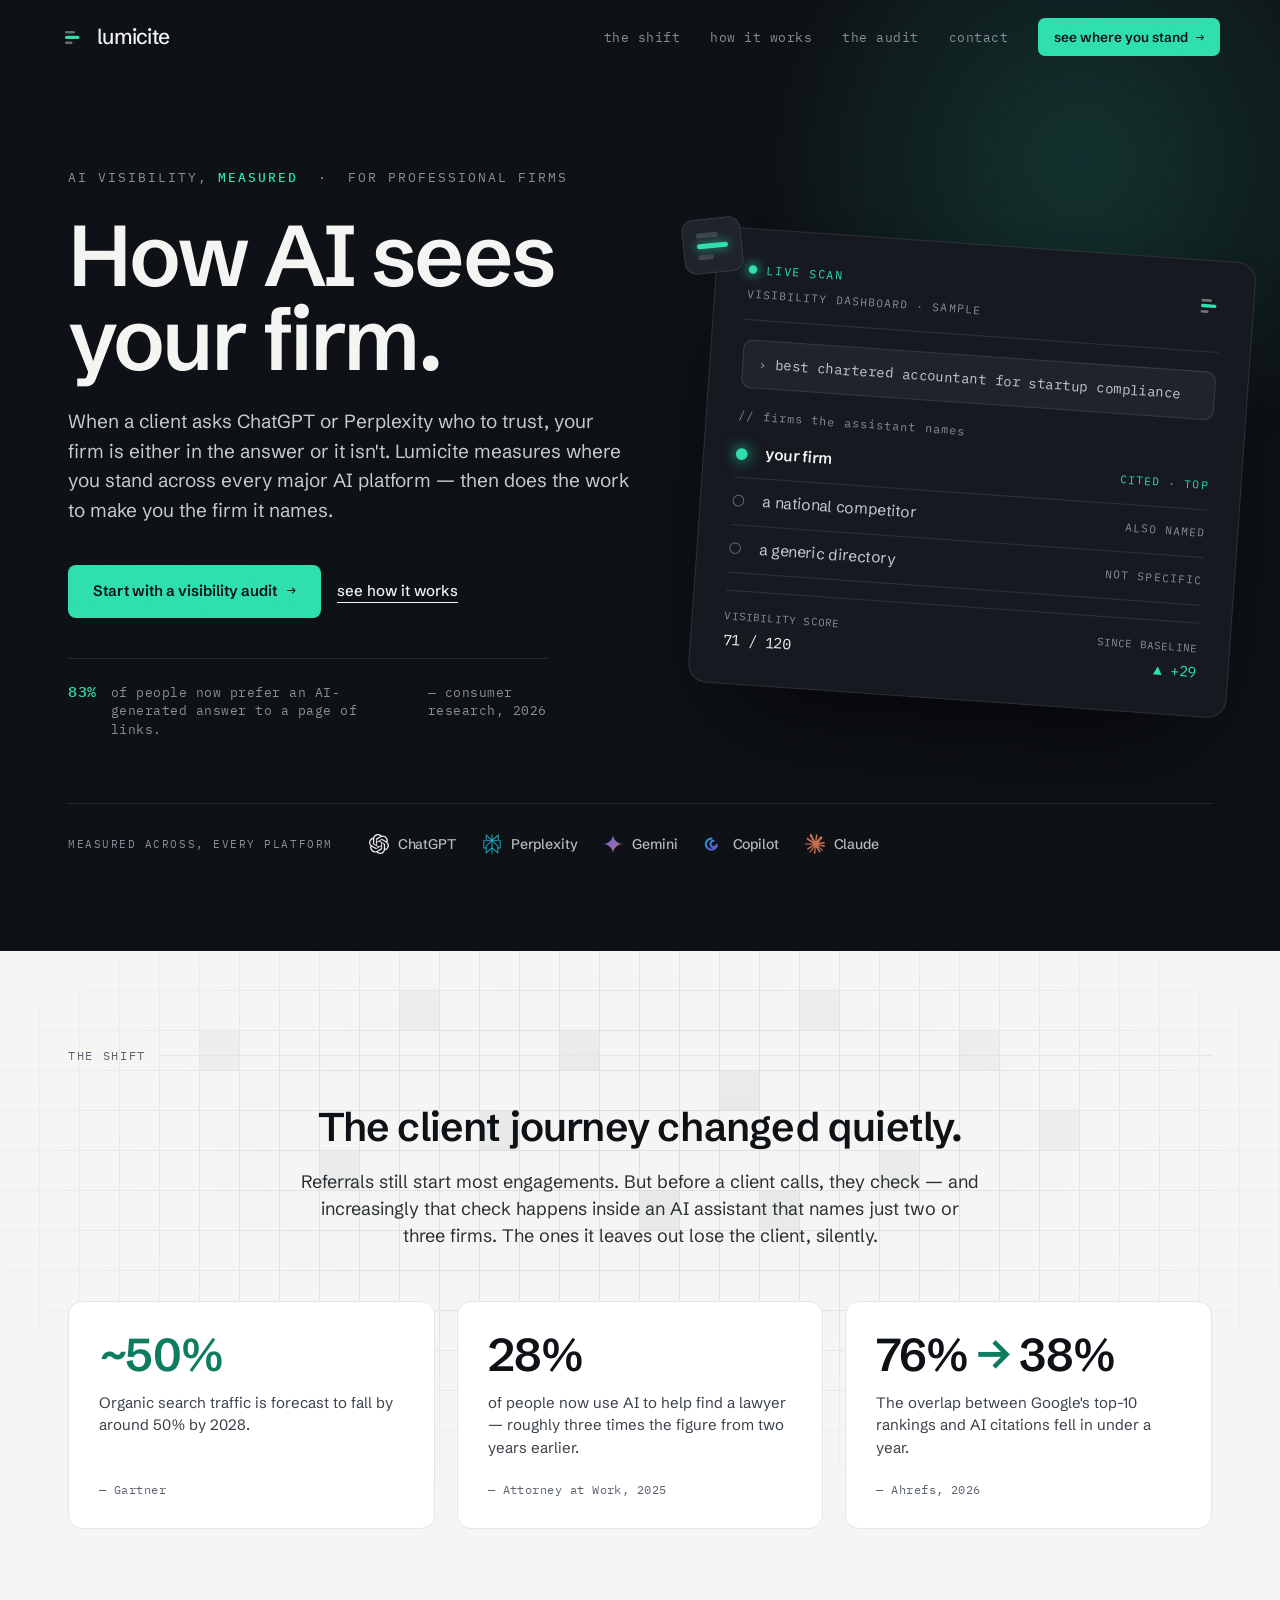
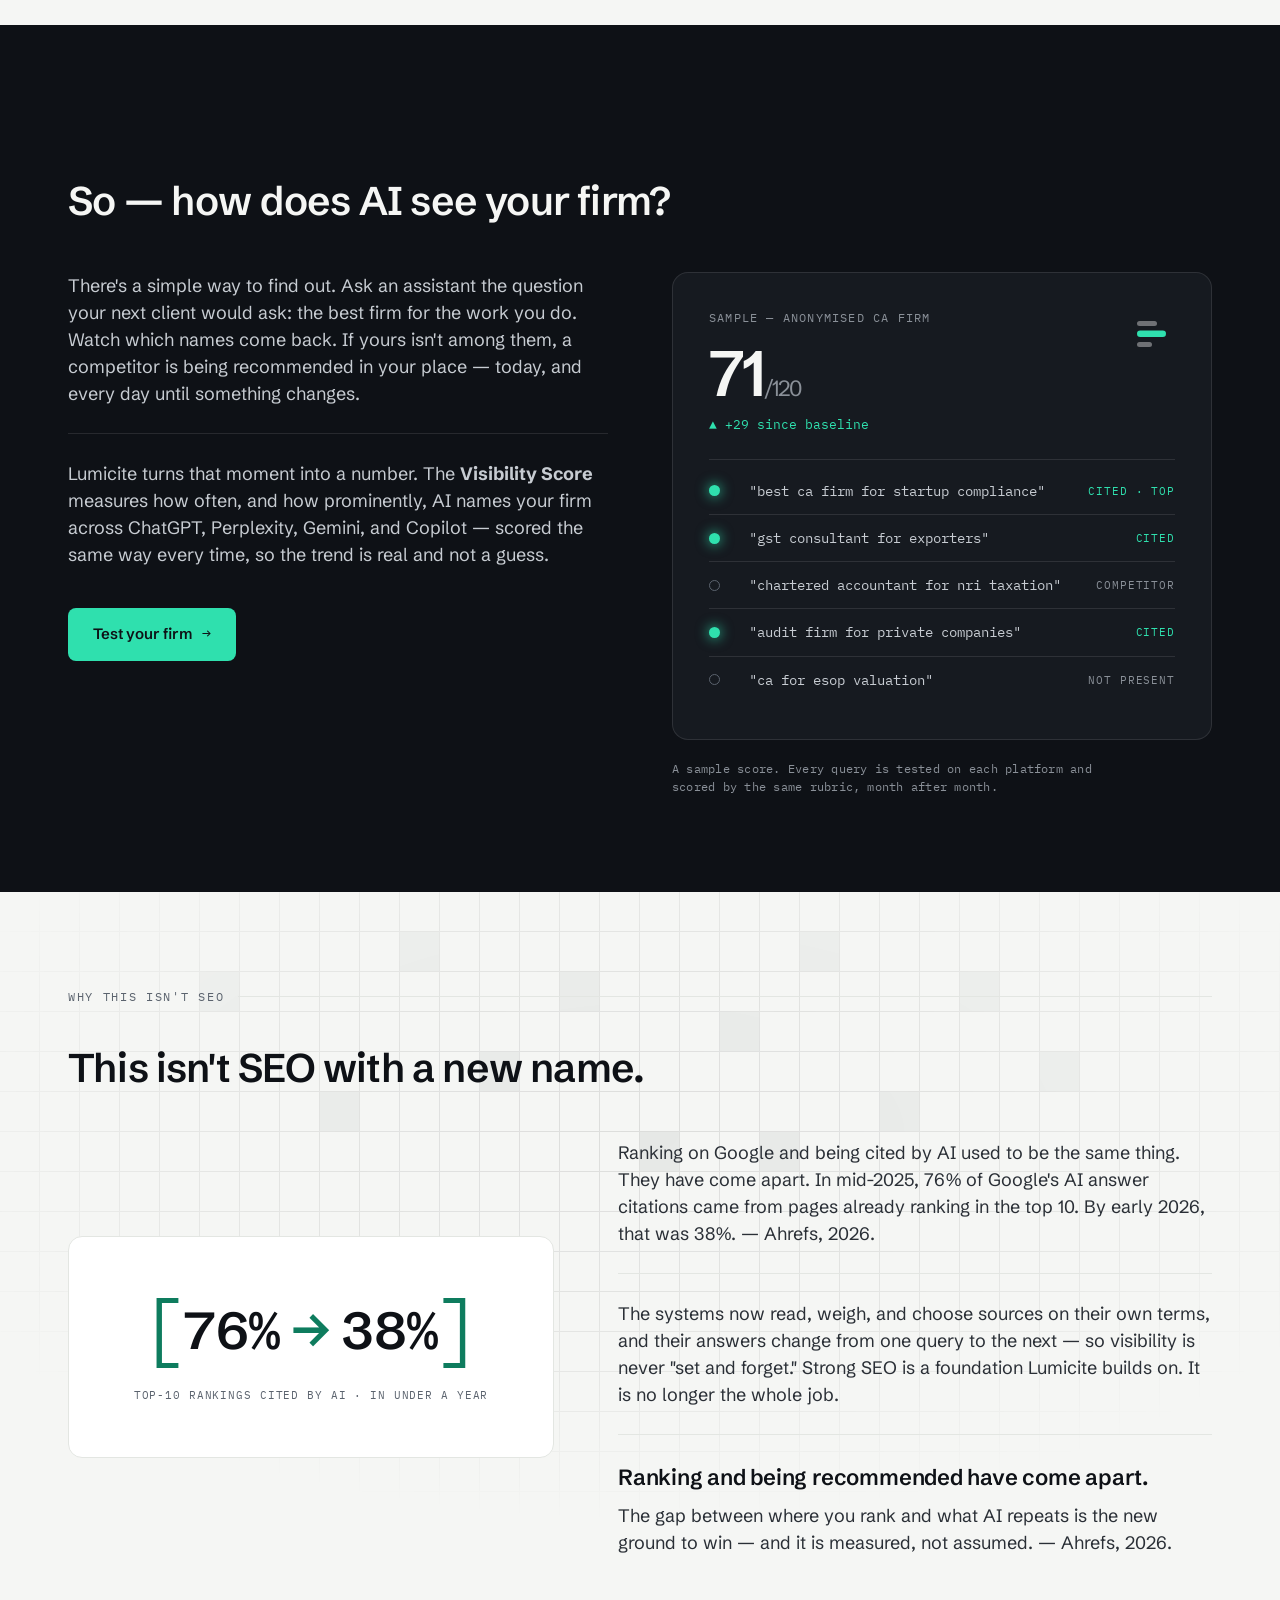
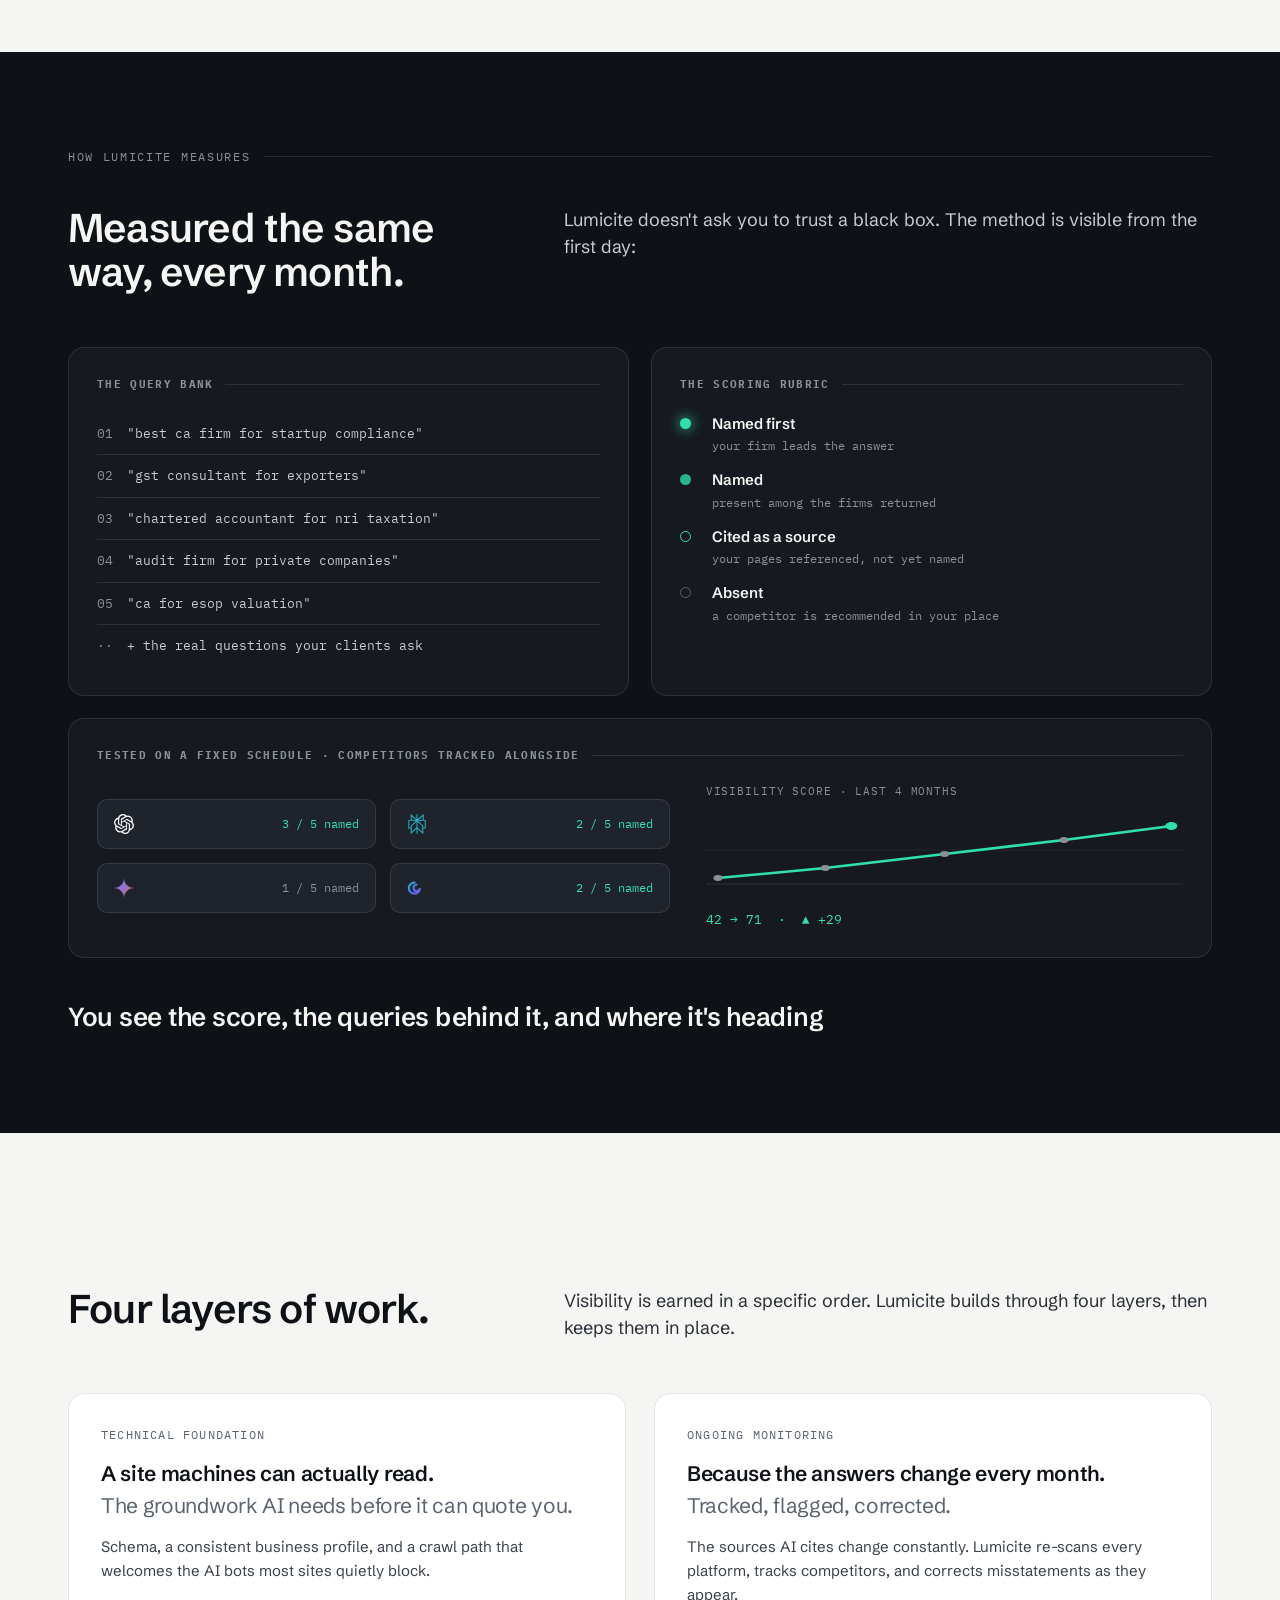
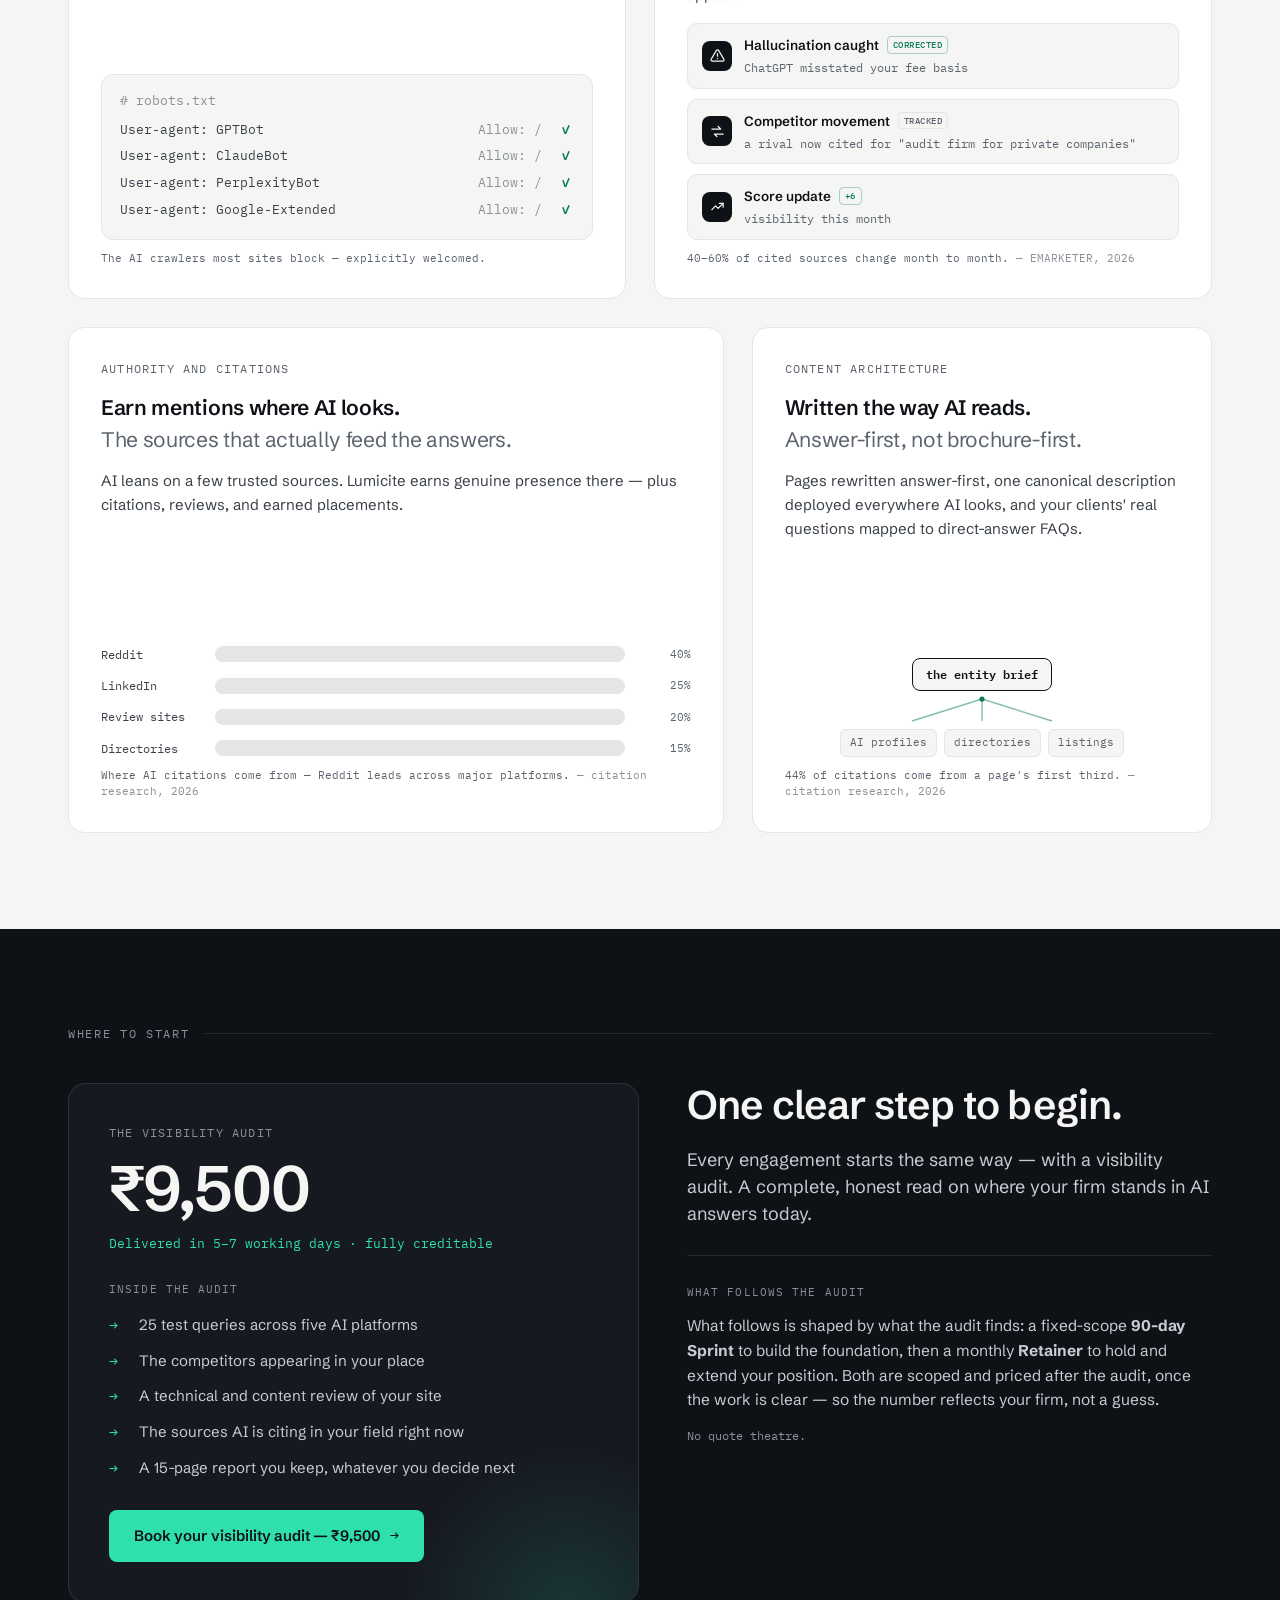
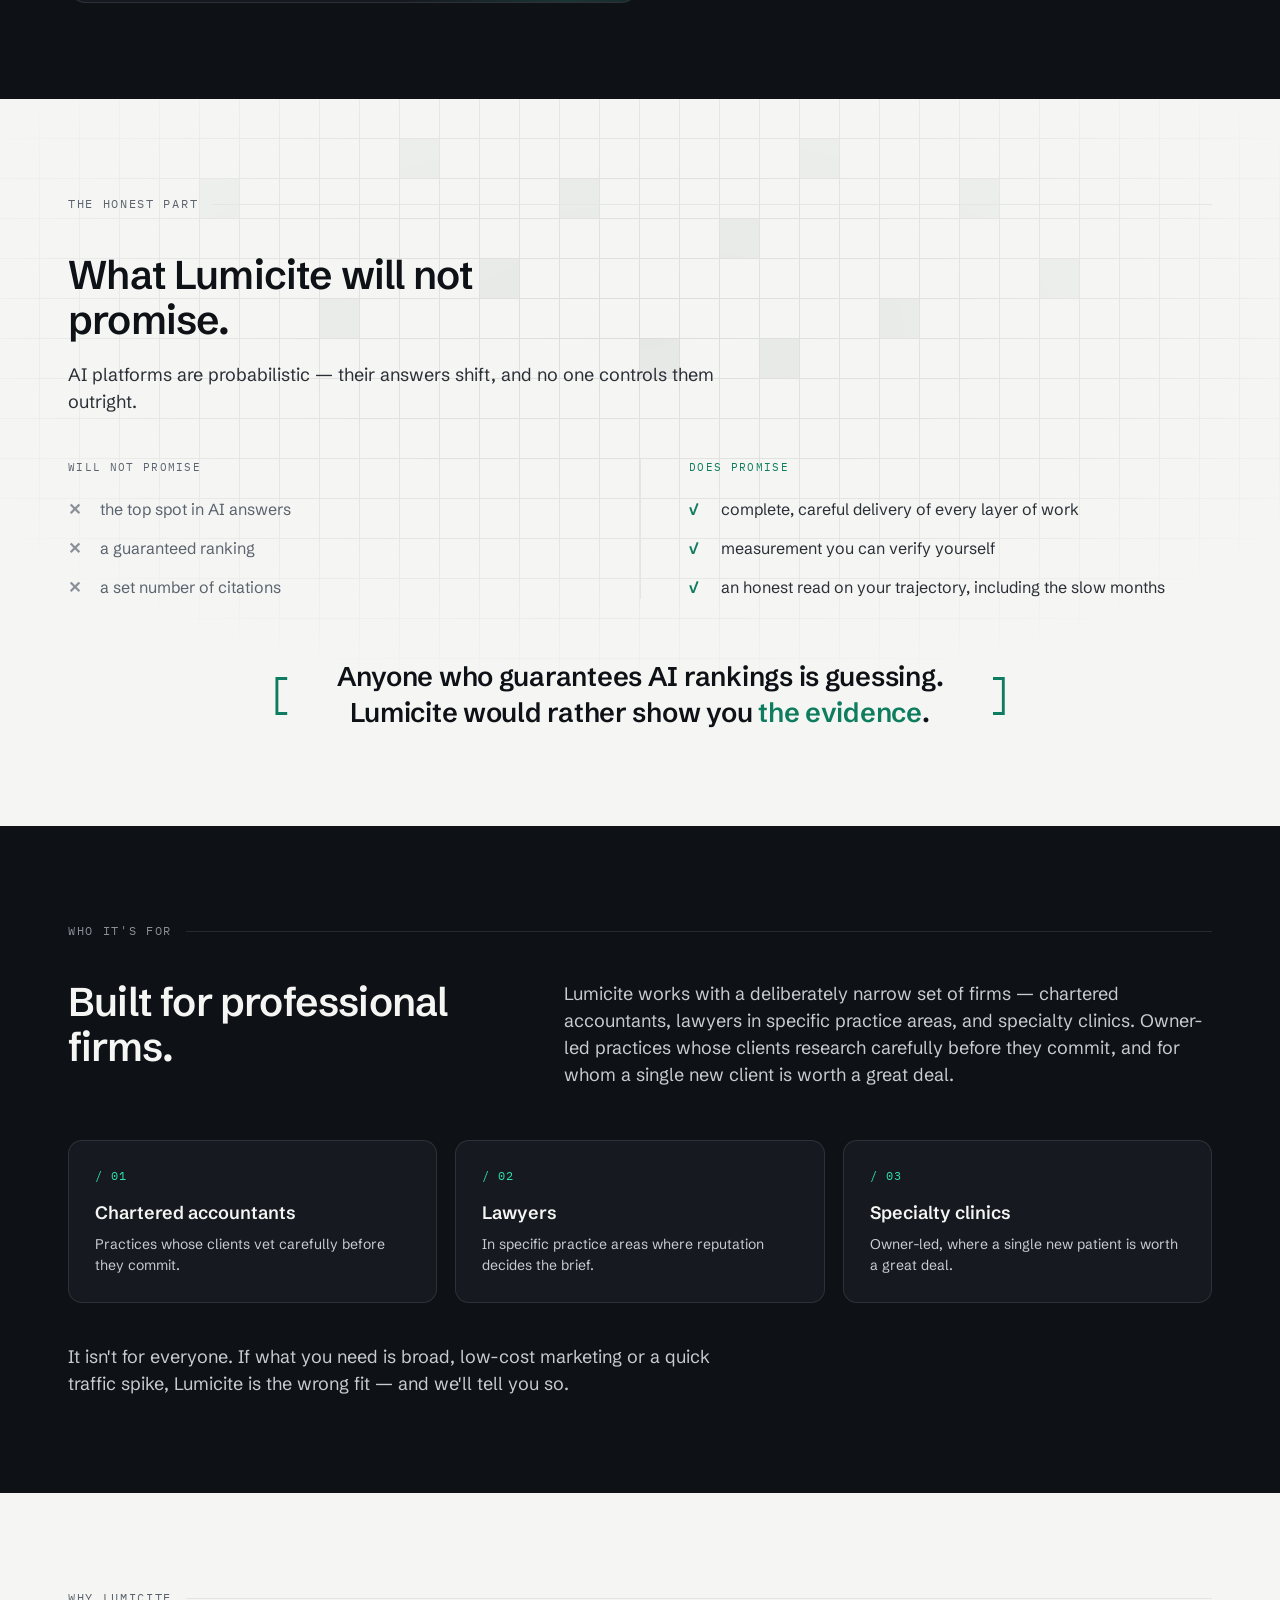
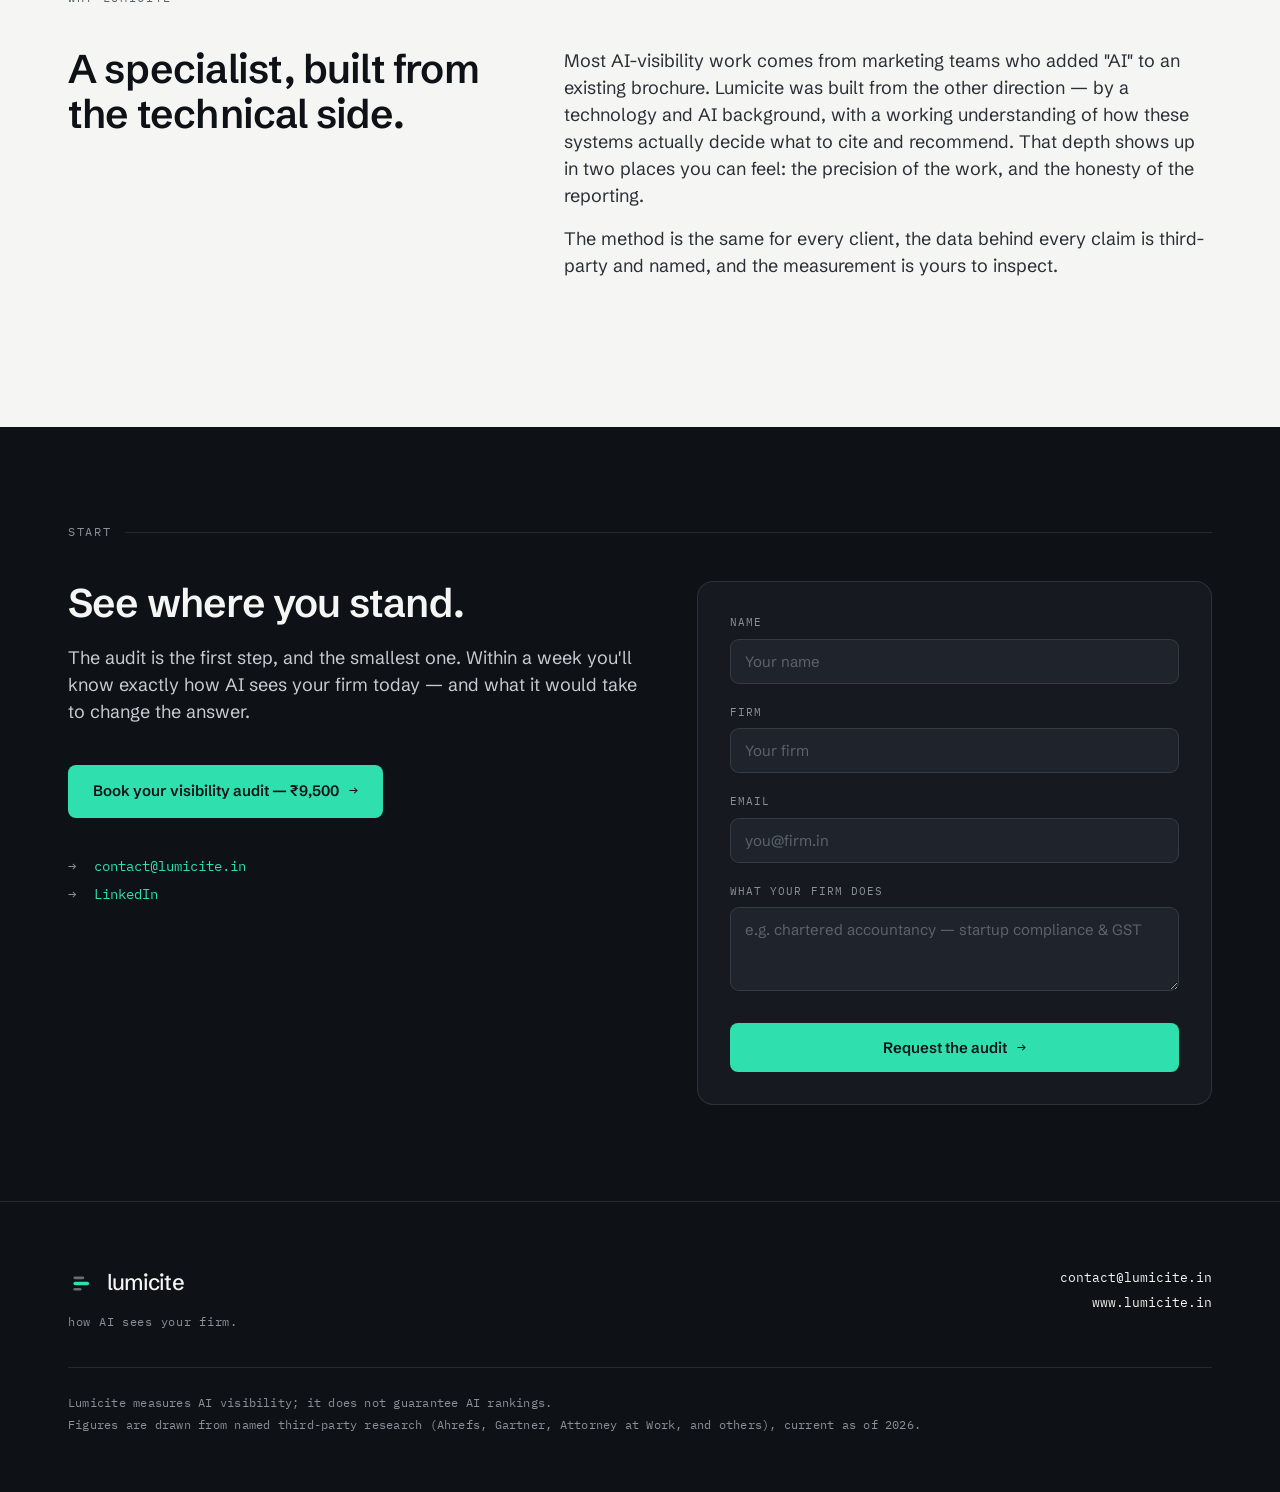
==== commit 1f6ff33f: "Batch update: mobile fixes, copy trims, and working contact form - Hero (mobile): 83% stat moved bel" ====
--- a/index.html
+++ b/index.html
@@ -375,6 +375,8 @@
   form.contact input:focus,form.contact textarea:focus{outline:none;border-color:var(--signal)}
   form.contact input::placeholder,form.contact textarea::placeholder{color:var(--graphite)}
   form.contact .btn{width:100%;justify-content:center;margin-top:6px}
+  .form-thanks{background:var(--ink-2);border:1px solid var(--line-dark);border-radius:16px;padding:32px;font-size:16px;line-height:1.6;color:#C7CCD2}
+  .form-thanks strong{color:var(--signal);font-weight:600;display:block;margin-top:4px}
   .start-contact{margin-top:34px;font-family:var(--mono);font-size:14px;color:#C7CCD2;line-height:2}
   .start-contact a{color:var(--signal)}
   .start-contact .lbl{color:var(--graphite-2);display:inline-block;width:18px}
@@ -414,8 +416,10 @@
     header.nav.open .nav-links{flex-direction:column;align-items:flex-start;gap:18px;font-size:14px}
     header.nav.open .nav-cta{display:inline-flex}
     .hero{padding-top:128px}
-    .hero-grid{grid-template-columns:1fr;gap:44px}
-    .hero-visual{order:2}
+    .hero-grid{grid-template-columns:1fr;gap:0}
+    .hero-copy{display:contents}
+    .hero-visual{order:1;margin-top:44px}
+    .hero-stat{order:2}
     .dash-card{transform:none;transform-origin:center}
     .accent-chip{top:-14px;left:auto;right:8px;transform:rotate(-6deg) scale(.92)}
     .trust{margin-top:48px;gap:18px}
@@ -429,6 +433,14 @@
     .shift-intro{margin-bottom:36px}
     .shift-intro .shift-title{white-space:normal}
     .closing-line{white-space:normal}
+    /* §2 mobile: para1 → scorecard → para2 → CTA */
+    .demo-split{gap:24px}
+    .demo-split .s-body{display:contents}
+    .demo-split .para-div{display:none}
+    .demo-split .lead:nth-of-type(1){order:1}
+    .demo-split .demo-card{order:2}
+    .demo-split .lead:nth-of-type(2){order:3}
+    .demo-split .cta-row{order:4;margin-top:0}
     .device,.audit-grid,.honest,.start-grid,.dash-inner,.platforms{grid-template-columns:1fr;gap:28px}
     .honest{gap:0}
     .honest .col{padding:0}
@@ -573,7 +585,7 @@
     <div class="kicker reveal" data-n="01"><span>the shift</span><span class="rule"></span></div>
     <div class="shift-intro">
       <h2 class="reveal shift-title">The client journey changed quietly.</h2>
-      <p class="lead reveal">Referrals still start most engagements — that hasn't changed. What changed is what happens next. Before a client calls, they check. And increasingly that check happens inside an AI assistant, which answers not with ten links but with two or three specific firm names. The firms it names win the introduction. The ones it leaves out lose it, silently, without ever knowing they were considered.</p>
+      <p class="lead reveal">Referrals still start most engagements. But before a client calls, they check — and increasingly that check happens inside an AI assistant that names just two or three firms. The ones it leaves out lose the client, silently.</p>
     </div>
 
     <div class="stat-grid">
@@ -958,7 +970,6 @@
         <p class="lead reveal">The method is the same for every client, the data behind every claim is third-party and named, and the measurement is yours to inspect.</p>
       </div>
     </div>
-    <div class="why-proof reveal">Results from completed engagements will be published here — with real numbers and the client's consent — as the first programmes finish.</div>
   </div>
 </section>
 
@@ -975,11 +986,13 @@
         </div>
         <div class="start-contact reveal">
           <div><span class="lbl">→</span> <a href="mailto:contact@lumicite.in">contact@lumicite.in</a></div>
-          <div><span class="lbl">→</span> <a href="https://wa.me/" rel="noopener">WhatsApp</a></div>
-        </div>
-      </div>
-
-      <form class="contact reveal" action="mailto:contact@lumicite.in" method="post" enctype="text/plain" aria-label="Visibility audit enquiry">
+          <div><span class="lbl">→</span> <a href="https://www.linkedin.com/company/lumicite" target="_blank" rel="noopener">LinkedIn</a></div>
+        </div>
+      </div>
+
+      <form class="contact reveal" name="audit-enquiry" method="POST" data-netlify="true" netlify-honeypot="bot-field" aria-label="Visibility audit enquiry">
+        <input type="hidden" name="form-name" value="audit-enquiry">
+        <p hidden><label>Leave this empty if you are human <input name="bot-field" tabindex="-1" autocomplete="off"></label></p>
         <div class="field">
           <label class="fl" for="f-name">name</label>
           <input id="f-name" name="name" type="text" placeholder="Your name" required>
@@ -998,6 +1011,7 @@
         </div>
         <button class="btn btn-primary" type="submit">Request the audit <span class="ar">→</span></button>
       </form>
+      <div class="form-thanks" id="form-thanks" hidden>Thank you — your enquiry is in. <strong>Lumicite will reply within one working day.</strong></div>
     </div>
   </div>
 </section>
@@ -1057,6 +1071,22 @@
   } else {
     document.querySelectorAll('.reveal').forEach((el) => el.classList.add('in'));
   }
+
+  // contact form → Netlify Forms (AJAX submit, stay on page, show thank-you)
+  const auditForm = document.querySelector('form.contact');
+  if (auditForm) {
+    auditForm.addEventListener('submit', (e) => {
+      e.preventDefault();
+      const body = new URLSearchParams(new FormData(auditForm)).toString();
+      fetch('/', { method: 'POST', headers: { 'Content-Type': 'application/x-www-form-urlencoded' }, body })
+        .then(() => {
+          const thanks = document.getElementById('form-thanks');
+          auditForm.hidden = true;
+          if (thanks) thanks.hidden = false;
+        })
+        .catch(() => { window.location.href = 'mailto:contact@lumicite.in'; });
+    });
+  }
 </script>
 </body>
 </html>
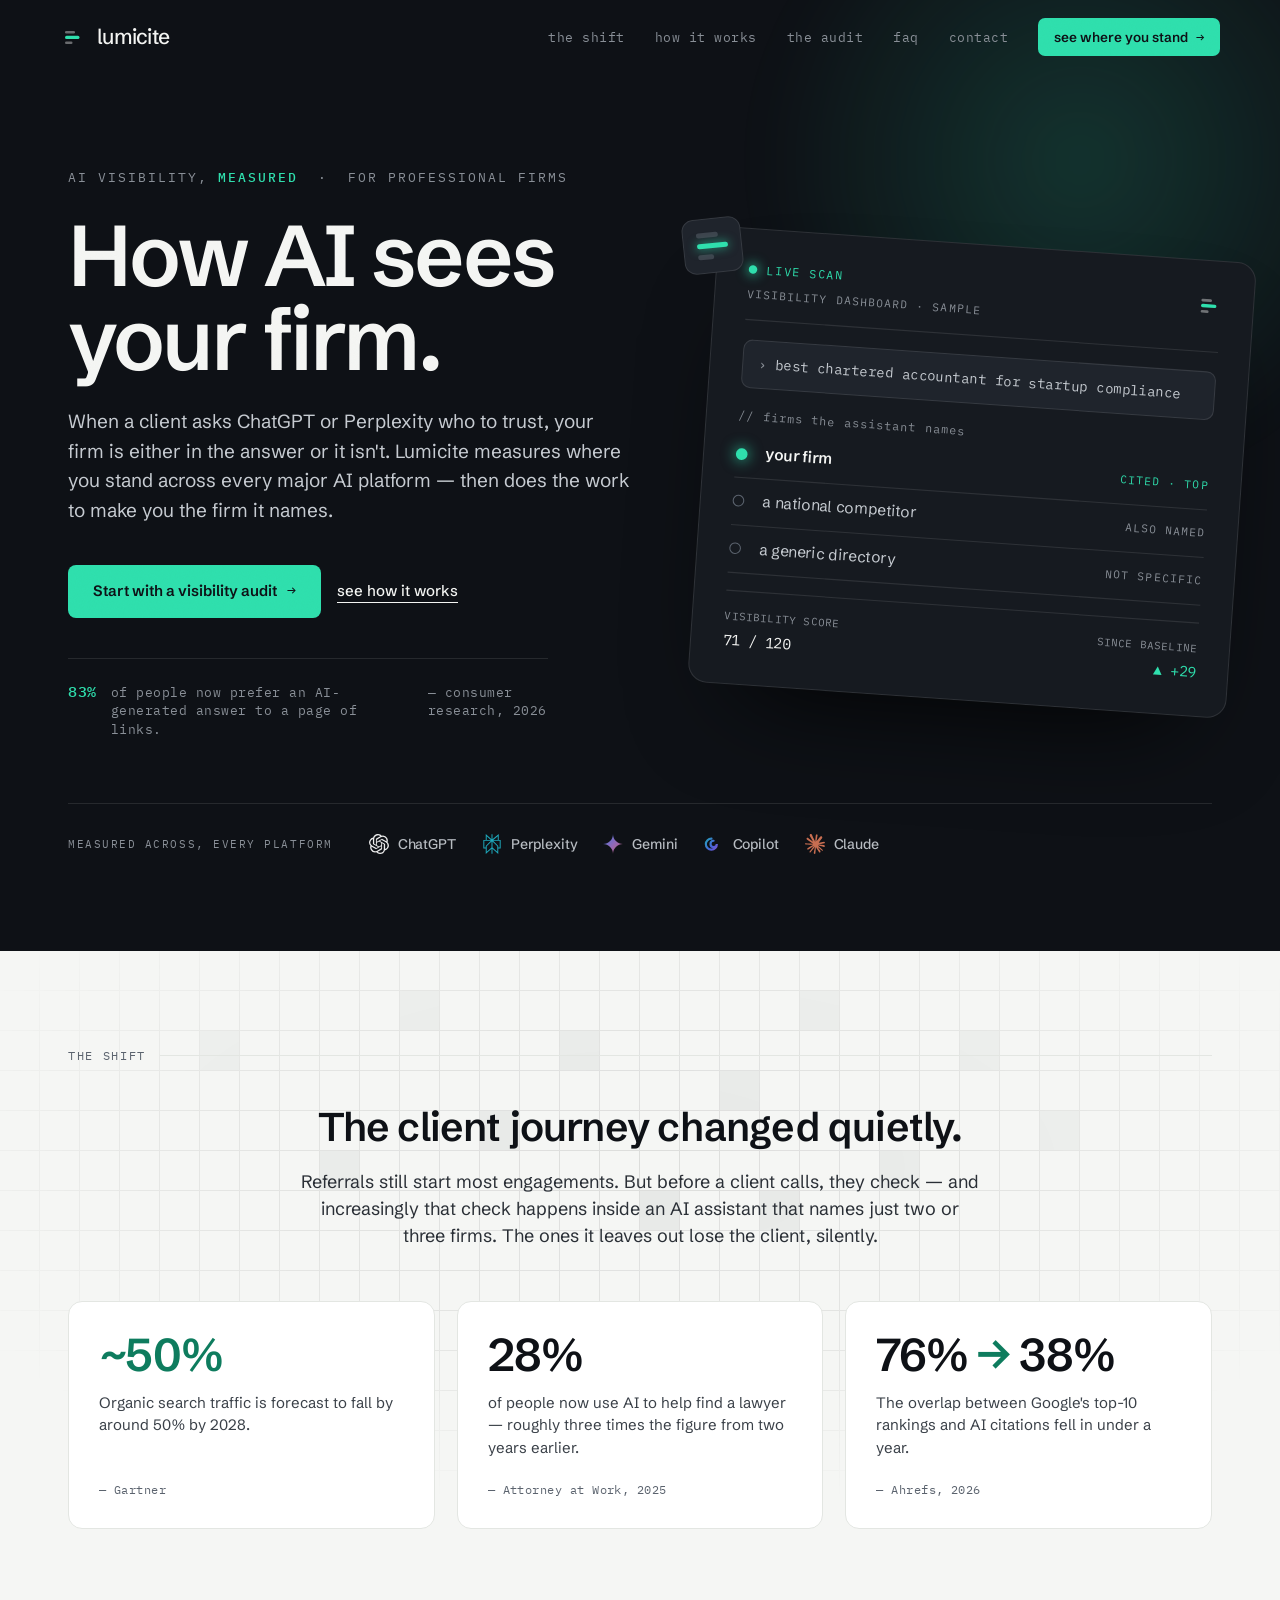
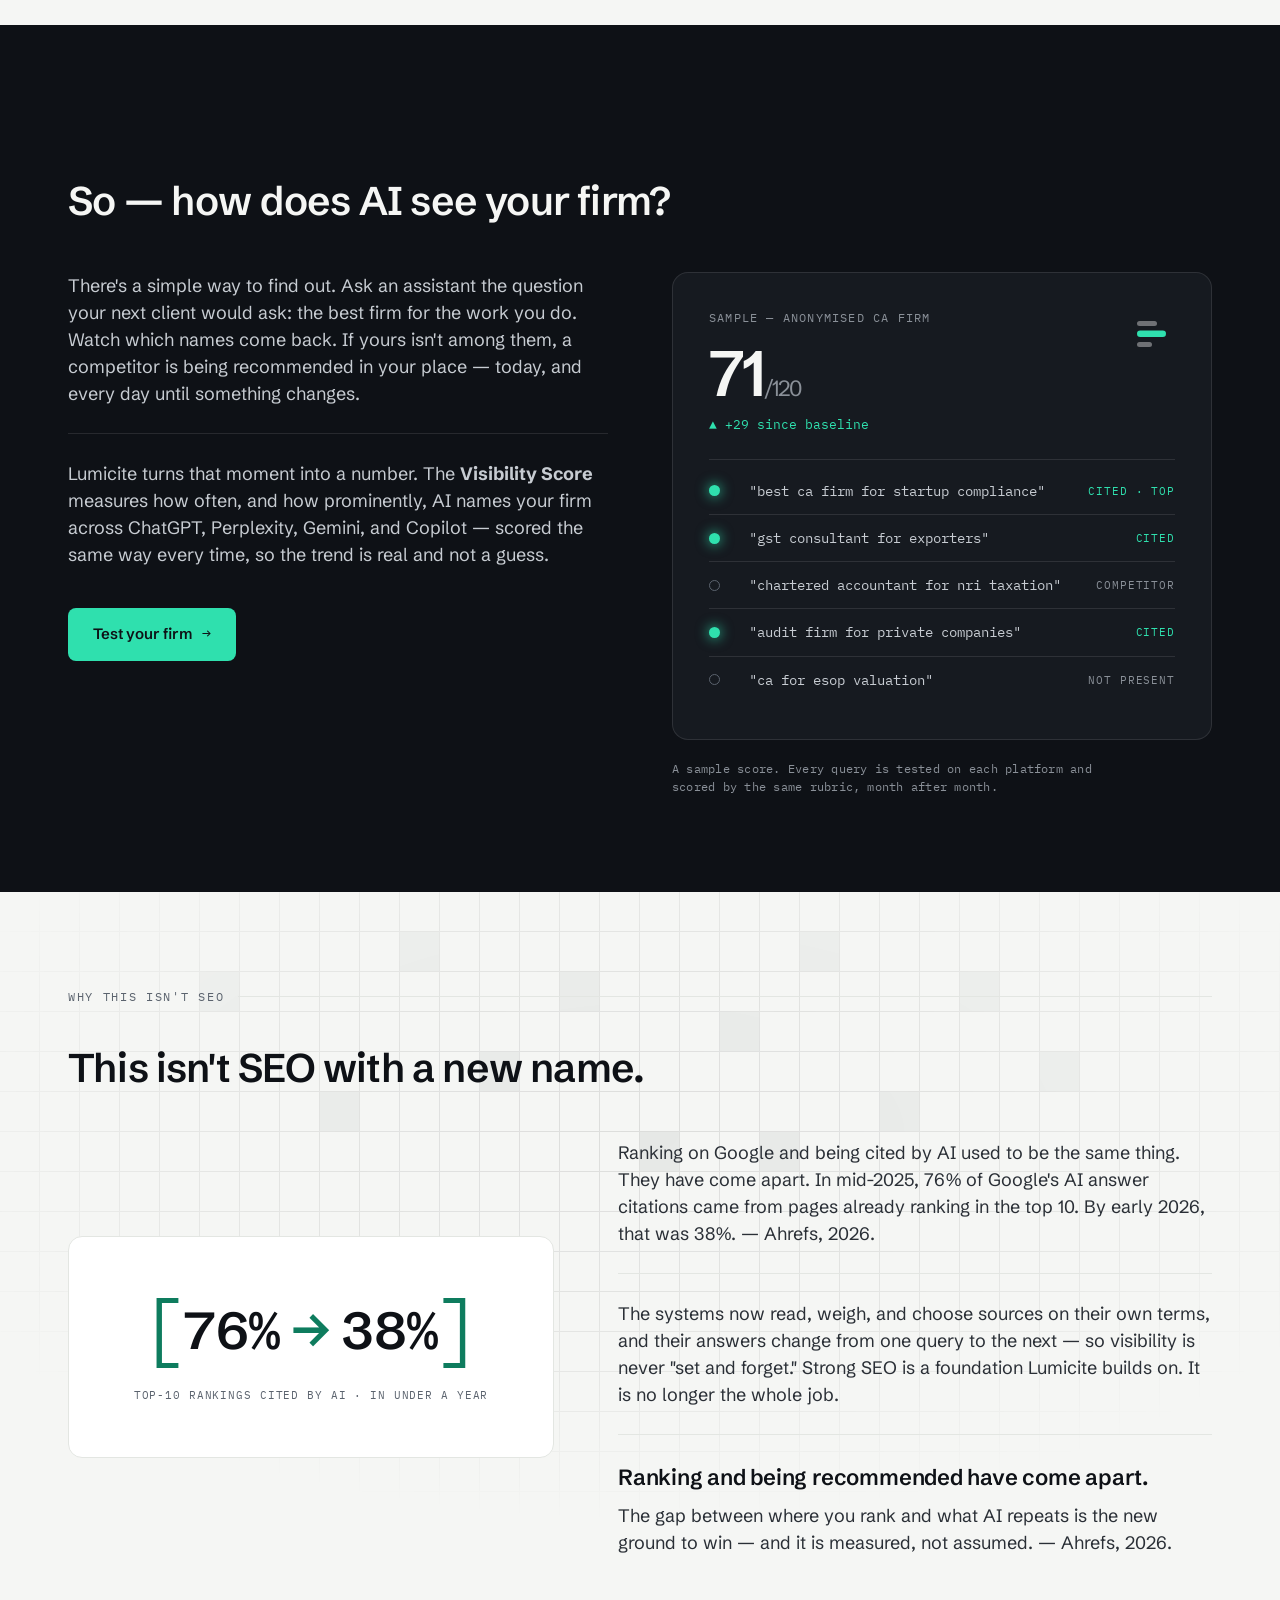
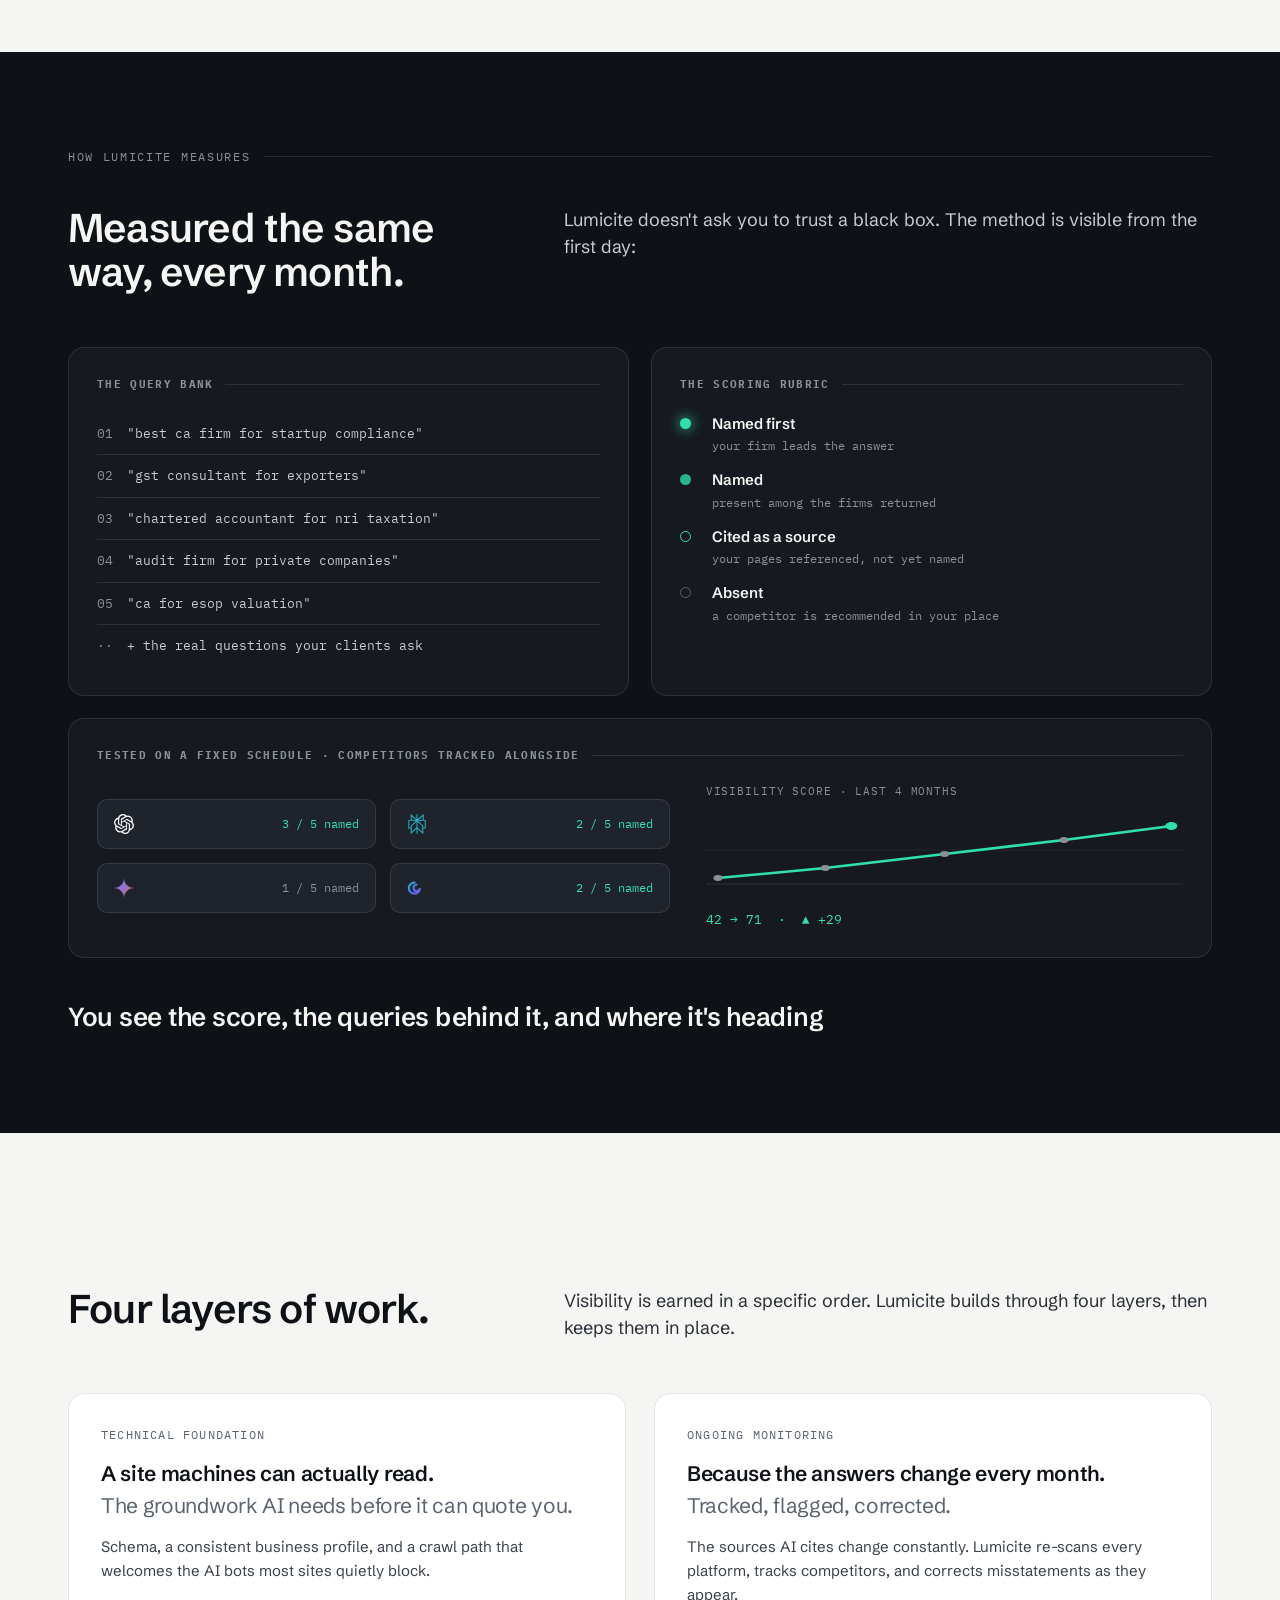
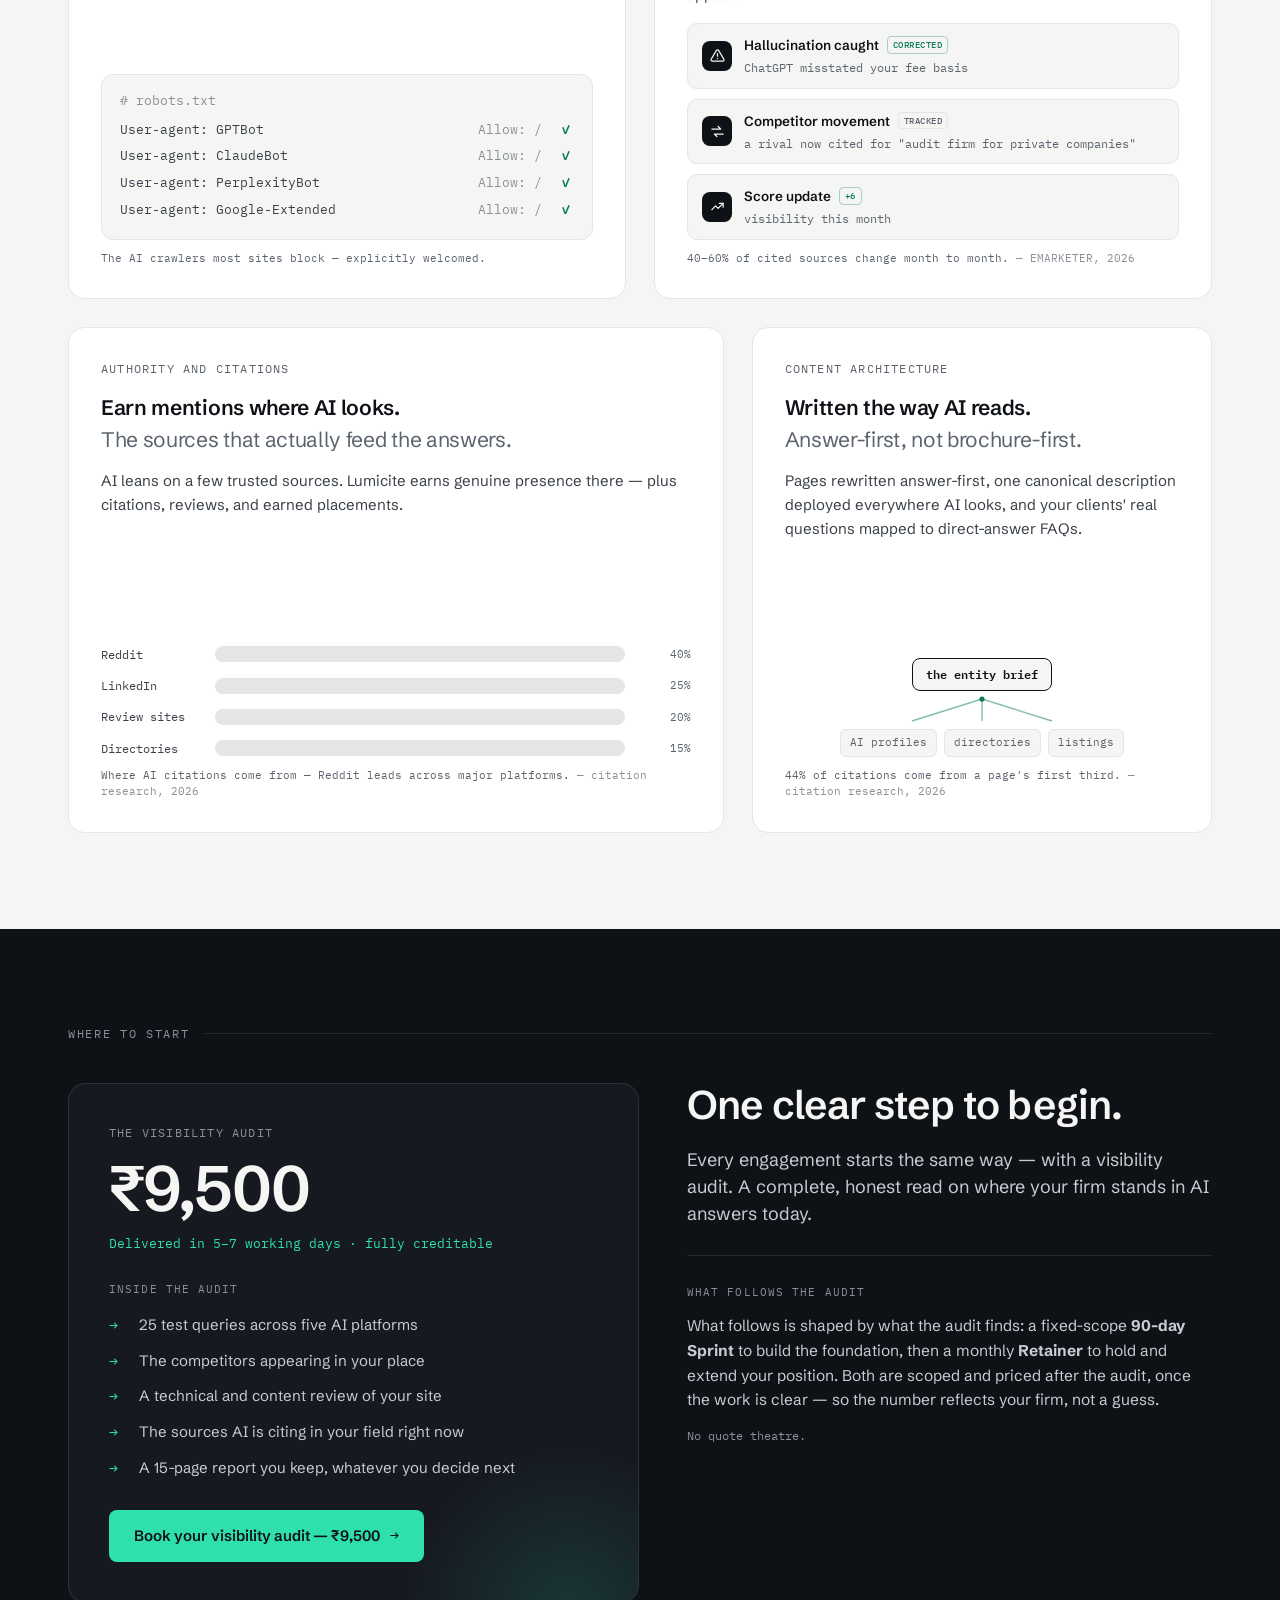
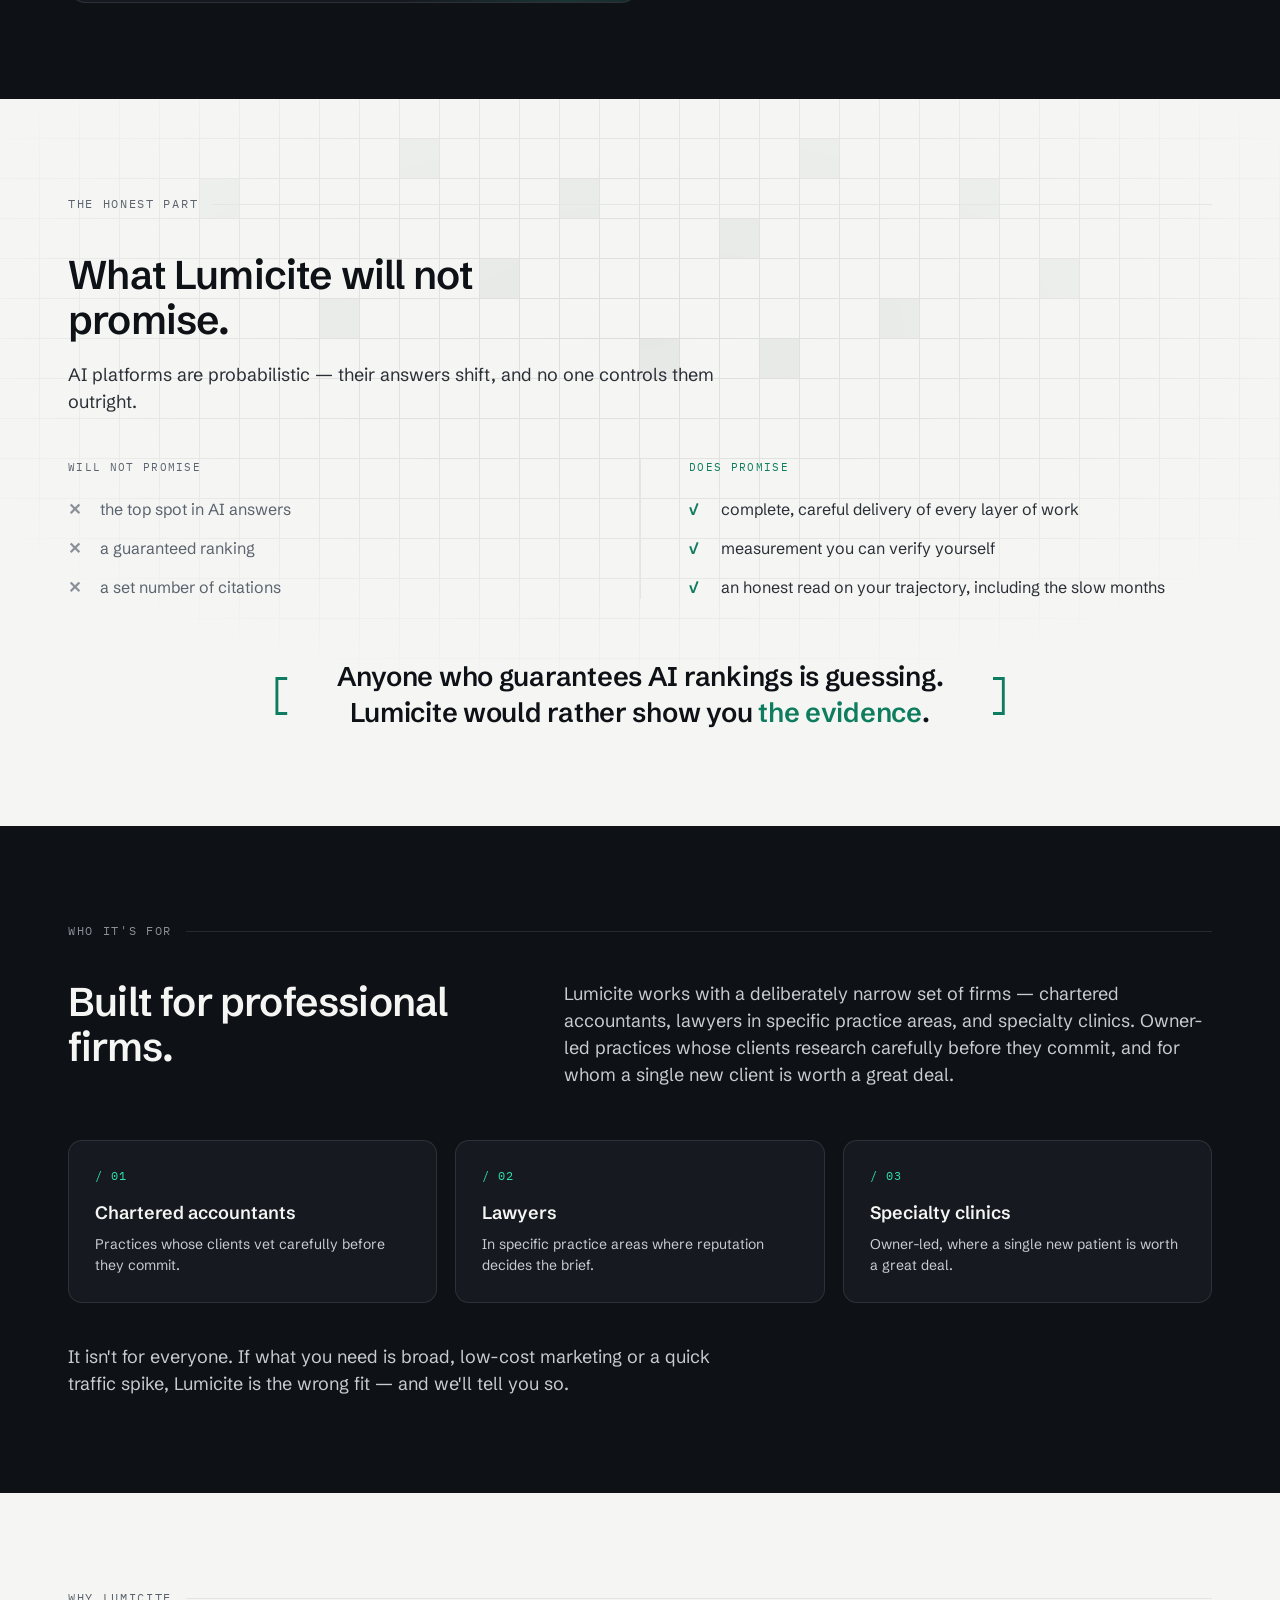
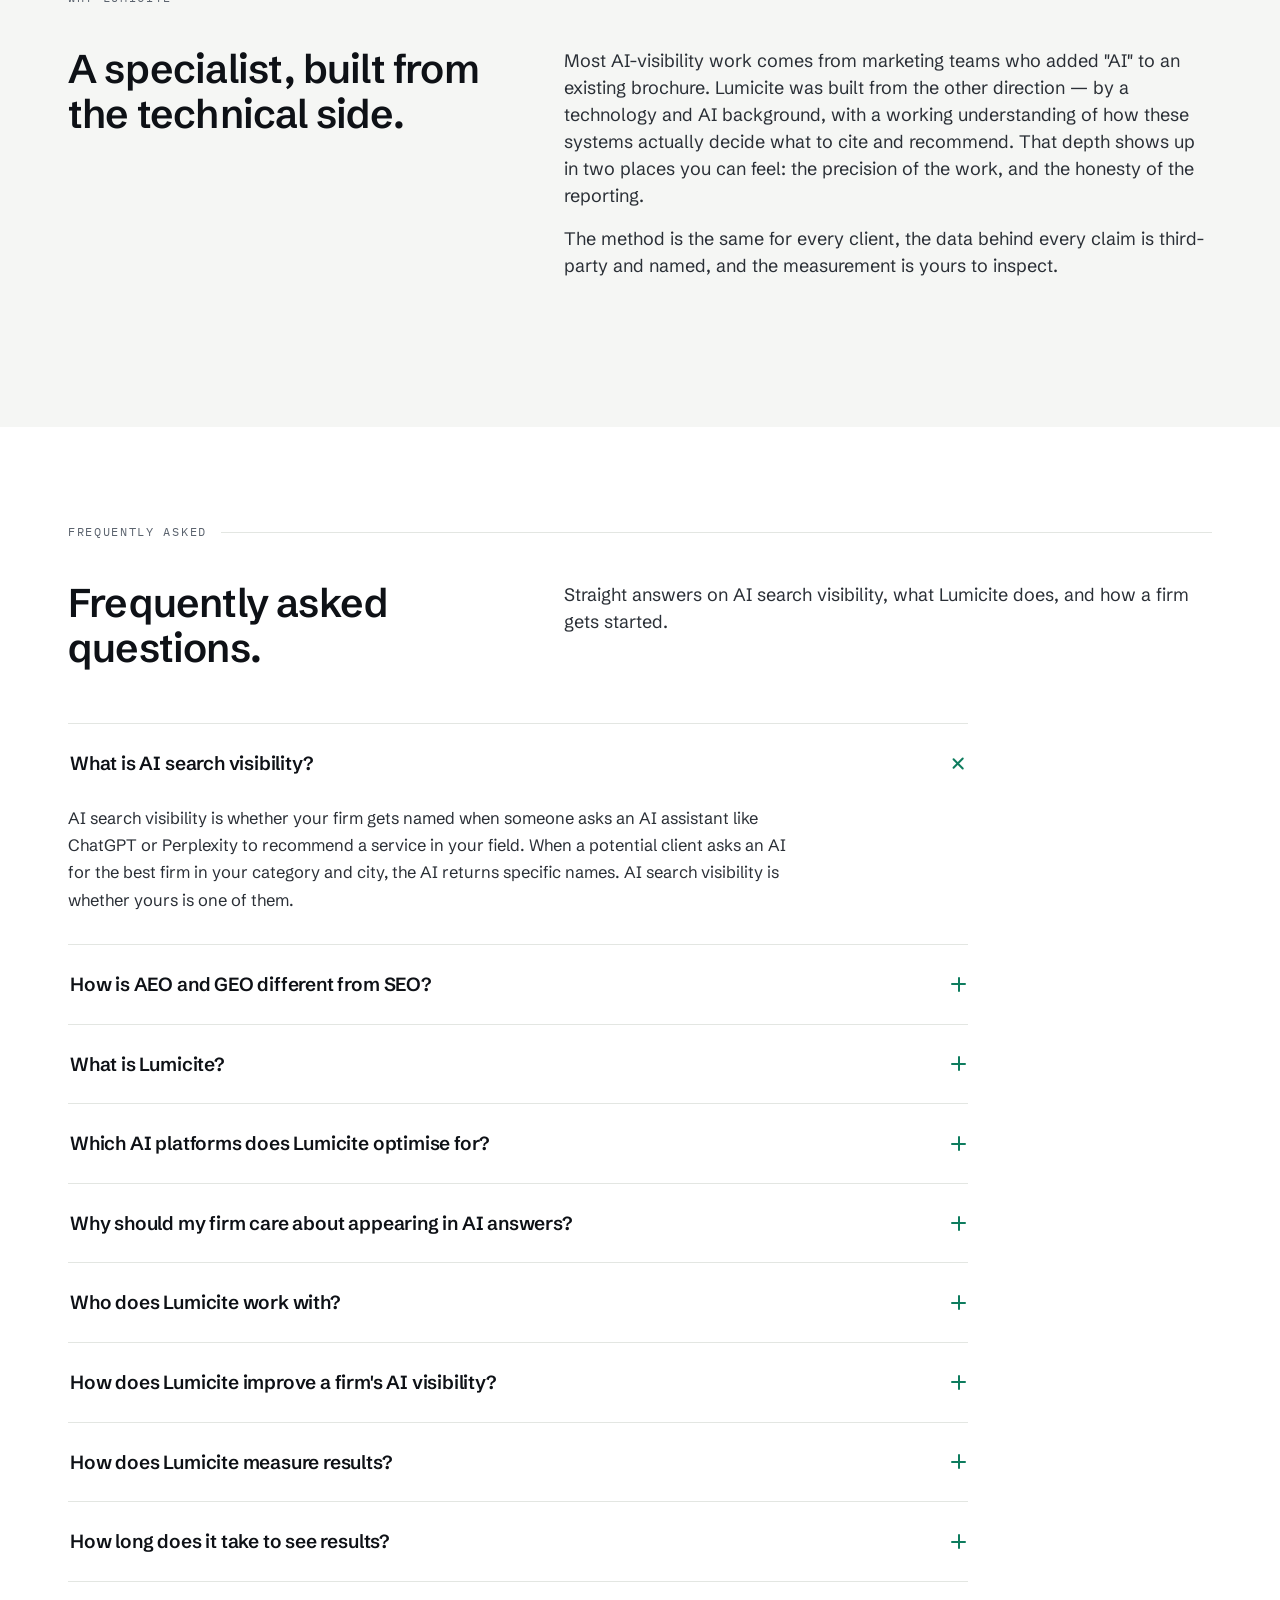
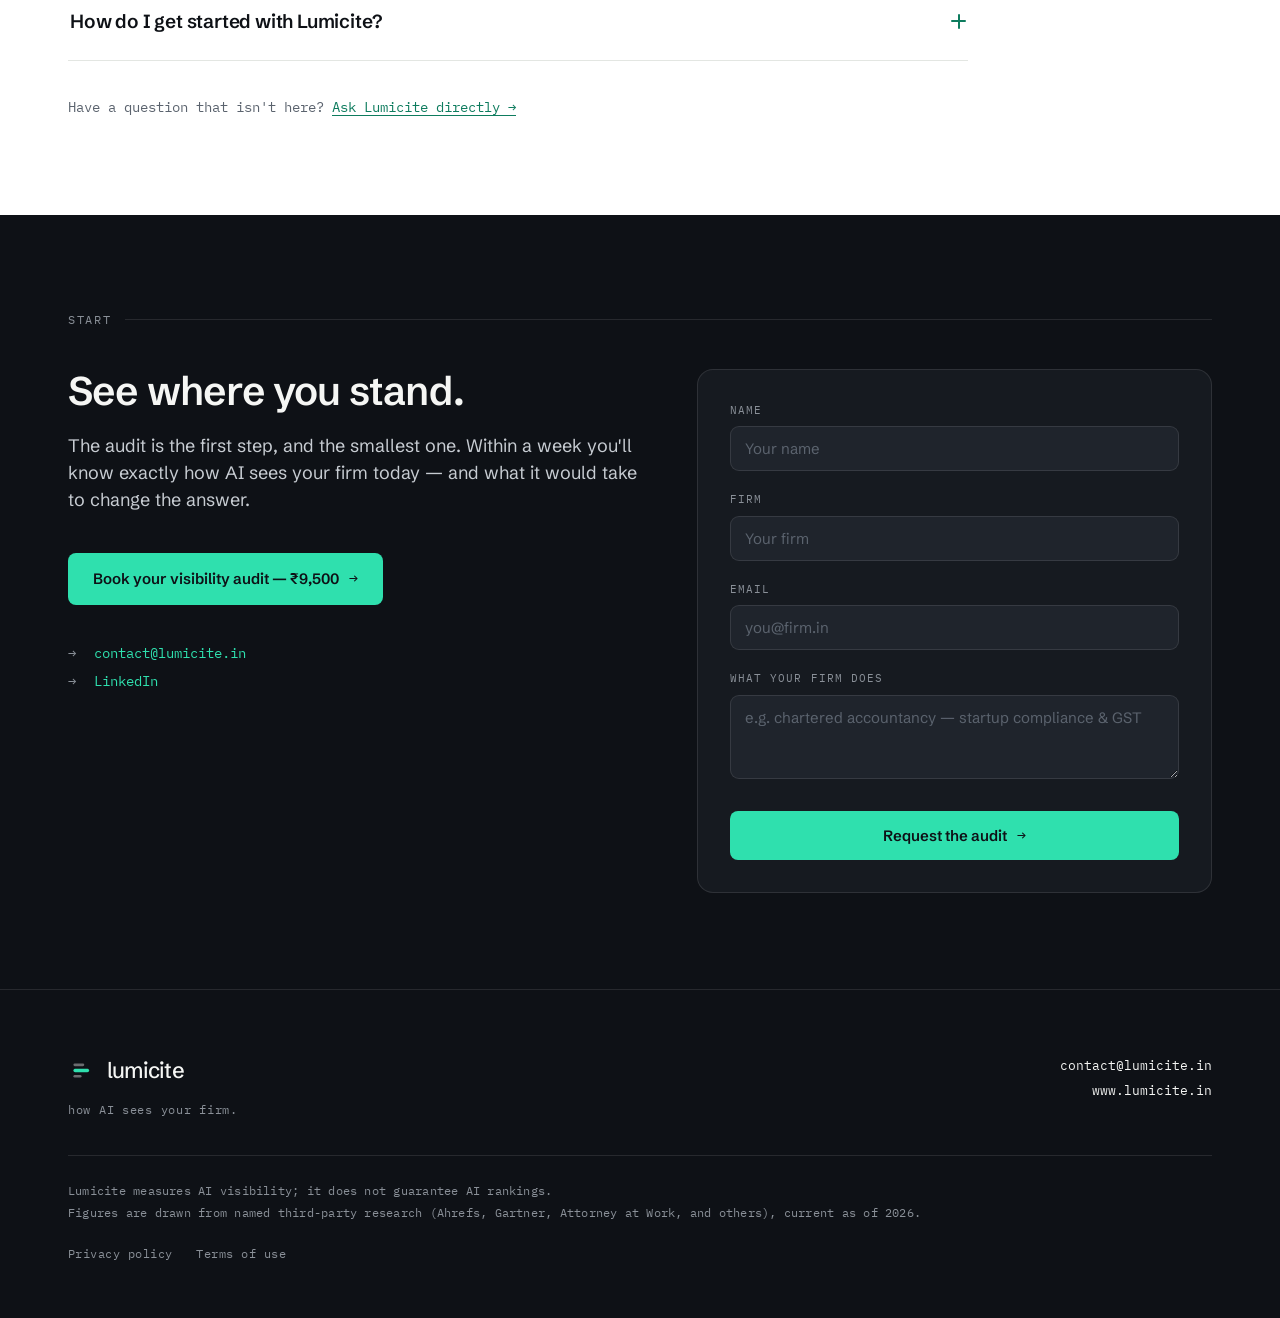
==== commit 2742acb4: "Add FAQ section, privacy/terms legal modals, and footer links - FAQ section (§10): 10 Q&As in an acc" ====
--- a/index.html
+++ b/index.html
@@ -6,6 +6,7 @@
 <title>Lumicite — how AI sees your firm</title>
 <meta name="description" content="When clients ask AI who to trust, most professional firms are invisible. Lumicite measures exactly where you stand across every major AI platform — then does the work to make you the recommendation.">
 <meta name="theme-color" content="#0E1116">
+<link rel="canonical" href="https://www.lumicite.in/">
 
 <!-- favicons -->
 <link rel="icon" href="assets/favicon/favicon.svg" type="image/svg+xml">
@@ -19,15 +20,15 @@
 <meta property="og:type" content="website">
 <meta property="og:title" content="Lumicite — how AI sees your firm">
 <meta property="og:description" content="Lumicite measures whether AI recommends your firm across every major platform — then does the work to earn it. Measured, not promised.">
-<meta property="og:image" content="assets/og-image.png">
+<meta property="og:image" content="https://www.lumicite.in/assets/og-image.png">
 <meta property="og:image:width" content="1200">
 <meta property="og:image:height" content="630">
-<meta property="og:url" content="https://www.lumicite.in">
+<meta property="og:url" content="https://www.lumicite.in/">
 <meta property="og:site_name" content="Lumicite">
 <meta name="twitter:card" content="summary_large_image">
 <meta name="twitter:title" content="Lumicite — how AI sees your firm">
 <meta name="twitter:description" content="Lumicite measures whether AI recommends your firm across every major platform — then does the work to earn it. Measured, not promised.">
-<meta name="twitter:image" content="assets/og-image.png">
+<meta name="twitter:image" content="https://www.lumicite.in/assets/og-image.png">
 
 <link rel="preconnect" href="https://fonts.googleapis.com">
 <link rel="preconnect" href="https://fonts.gstatic.com" crossorigin>
@@ -365,7 +366,30 @@
   .who-card .d{font-size:14px;color:#C7CCD2;margin-top:8px;line-height:1.5}
   .why-proof{font-family:var(--mono);font-size:13.5px;color:var(--graphite);margin-top:36px;padding:20px 24px;border-left:2px solid var(--signal-deep);background:var(--paper-2);border-radius:0 10px 10px 0;line-height:1.6;max-width:64ch}
 
-  /* ── start / contact (§10) ───────────────── */
+  /* ── faq (§10) ───────────────────────────── */
+  #faq{background:var(--paper-2)}
+  .faq-list{max-width:900px;margin-top:8px}
+  .faq-item{border-top:1px solid var(--mist)}
+  .faq-item:last-of-type{border-bottom:1px solid var(--mist)}
+  .faq-q{list-style:none;cursor:pointer;display:flex;justify-content:space-between;align-items:center;gap:36px;
+    padding:26px 2px;font-size:19px;font-weight:600;letter-spacing:-0.01em;line-height:1.4;color:var(--ink);transition:color .2s}
+  .faq-q::-webkit-details-marker{display:none}
+  .faq-q::marker{content:""}
+  .faq-item:hover .faq-q{color:var(--signal-deep)}
+  .faq-ic{flex:none;position:relative;width:15px;height:15px;transition:transform .35s cubic-bezier(.2,.7,.2,1)}
+  .faq-ic::before,.faq-ic::after{content:"";position:absolute;background:var(--signal-deep);border-radius:2px}
+  .faq-ic::before{top:6.5px;left:0;width:15px;height:2px}
+  .faq-ic::after{left:6.5px;top:0;width:2px;height:15px}
+  .faq-item[open] .faq-ic{transform:rotate(135deg)}
+  .faq-a{color:#2A2F36;font-size:16.5px;line-height:1.66;max-width:72ch;padding:2px 0 30px}
+  .faq-a p + p{margin-top:14px}
+  .faq-a a{color:var(--signal-deep);text-decoration:underline;text-underline-offset:3px;text-decoration-thickness:1px}
+  .faq-item[open] .faq-a{animation:faqIn .5s cubic-bezier(.2,.7,.2,1)}
+  @keyframes faqIn{from{opacity:0;transform:translateY(-6px)}to{opacity:1;transform:none}}
+  .faq-more{max-width:900px;margin-top:36px;font-family:var(--mono);font-size:13.5px;color:var(--graphite);line-height:1.6}
+  .faq-more a{color:var(--signal-deep);text-decoration:underline;text-underline-offset:3px}
+
+  /* ── start / contact (§11) ───────────────── */
   .start-grid{display:grid;grid-template-columns:1fr 0.9fr;gap:56px;align-items:start;margin-top:8px}
   form.contact{background:var(--ink-2);border:1px solid var(--line-dark);border-radius:16px;padding:32px}
   form.contact .fl{display:block;font-family:var(--mono);font-size:11px;letter-spacing:0.1em;text-transform:uppercase;color:var(--graphite-2);margin-bottom:8px}
@@ -391,6 +415,30 @@
   .foot-contact a{color:var(--paper)}
   .foot-rule{height:1px;background:var(--line-dark);margin:36px 0 24px}
   .foot-fine{font-family:var(--mono);font-size:11.5px;color:var(--graphite-2);line-height:1.9;letter-spacing:0.02em}
+  .foot-legal{display:flex;gap:24px;flex-wrap:wrap;margin-top:22px}
+  .foot-legal button{font-family:var(--mono);font-size:11.5px;letter-spacing:0.04em;color:var(--graphite-2);background:none;border:0;padding:0;cursor:pointer;transition:color .2s;border-bottom:1px solid transparent}
+  .foot-legal button:hover{color:var(--paper);border-bottom-color:var(--graphite)}
+
+  /* legal modals (privacy / terms) */
+  .modal{position:fixed;inset:0;z-index:1000;display:flex;align-items:center;justify-content:center;padding:24px}
+  .modal[hidden]{display:none}
+  .modal-backdrop{position:absolute;inset:0;background:rgba(8,10,13,0.74);-webkit-backdrop-filter:blur(4px);backdrop-filter:blur(4px)}
+  .modal-panel{position:relative;display:flex;flex-direction:column;width:min(760px,100%);max-height:88vh;background:var(--paper-2);color:var(--ink);border-radius:16px;box-shadow:0 50px 120px -30px rgba(0,0,0,.75);overflow:hidden}
+  .modal-head{display:flex;align-items:center;justify-content:space-between;gap:16px;padding:20px 28px;border-bottom:1px solid var(--mist);flex:none}
+  .modal-head h2{font-size:20px;font-weight:600;letter-spacing:-0.01em;margin:0;color:var(--ink)}
+  .modal-x{flex:none;width:36px;height:36px;border-radius:8px;border:1px solid var(--mist);background:transparent;color:var(--graphite);font-size:20px;line-height:1;cursor:pointer;display:flex;align-items:center;justify-content:center;transition:border-color .2s,color .2s}
+  .modal-x:hover{border-color:var(--graphite);color:var(--ink)}
+  .modal-body{padding:24px 28px 32px;overflow-y:auto}
+  .modal-body .upd{font-family:var(--mono);font-size:12px;color:var(--graphite);margin:0 0 20px}
+  .modal-body h3{font-size:16px;font-weight:600;letter-spacing:-0.01em;color:var(--ink);margin:26px 0 10px}
+  .modal-body h4{font-size:13.5px;font-weight:600;color:var(--ink);margin:18px 0 8px}
+  .modal-body p{font-size:14.5px;line-height:1.65;color:#2A2F36;margin:0 0 12px}
+  .modal-body ul{margin:0 0 14px;padding-left:20px}
+  .modal-body li{font-size:14.5px;line-height:1.6;color:#2A2F36;margin-bottom:7px}
+  .modal-body strong{color:var(--ink);font-weight:600}
+  .modal-body a{color:var(--signal-deep);border-bottom:1px solid currentColor}
+  .modal-body hr{border:0;border-top:1px solid var(--mist);margin:24px 0}
+  .modal-body .fineprint{font-size:12.5px;color:var(--graphite);font-style:italic}
 
   /* ── reveal motion ───────────────────────── */
   .reveal{opacity:0;transform:translateY(16px);transition:opacity .9s cubic-bezier(.2,.7,.2,1),transform .9s cubic-bezier(.2,.7,.2,1)}
@@ -442,6 +490,8 @@
     .demo-split .lead:nth-of-type(2){order:3}
     .demo-split .cta-row{order:4;margin-top:0}
     .device,.audit-grid,.honest,.start-grid,.dash-inner,.platforms{grid-template-columns:1fr;gap:28px}
+    .faq-q{font-size:17px;gap:20px;padding:22px 2px}
+    .faq-a{font-size:16px}
     .honest{gap:0}
     .honest .col{padding:0}
     .honest .col.promise{padding:26px 0 0;border-left:0;border-top:1px solid var(--mist)}
@@ -450,6 +500,10 @@
     .device-demo{order:-1}
     .foot-contact{text-align:left}
     .foot-top{flex-direction:column;gap:24px}
+    .modal{padding:0}
+    .modal-panel{width:100%;height:100%;max-height:100%;border-radius:0}
+    .modal-head{padding:18px 20px}
+    .modal-body{padding:20px 20px 28px}
   }
 </style>
 </head>
@@ -475,6 +529,7 @@
         <a href="#shift">the shift</a>
         <a href="#how">how it works</a>
         <a href="#audit">the audit</a>
+        <a href="#faq">faq</a>
         <a href="#contact">contact</a>
       </nav>
       <a class="nav-cta" href="#audit">see where you stand <span class="ar">→</span></a>
@@ -973,10 +1028,68 @@
   </div>
 </section>
 
-<!-- ════════════════ §10 · START ════════════════ -->
+<!-- ════════════════ §10 · FAQ ════════════════ -->
+<section id="faq">
+  <div class="wrap">
+    <div class="kicker reveal" data-n="10"><span>frequently asked</span><span class="rule"></span></div>
+    <div class="sec-head">
+      <h2 class="reveal">Frequently asked questions.</h2>
+      <div class="s-body">
+        <p class="lead reveal">Straight answers on AI search visibility, what Lumicite does, and how a firm gets started.</p>
+      </div>
+    </div>
+
+    <div class="faq-list reveal">
+      <details class="faq-item" open>
+        <summary class="faq-q">What is AI search visibility?<span class="faq-ic" aria-hidden="true"></span></summary>
+        <div class="faq-a"><p>AI search visibility is whether your firm gets named when someone asks an AI assistant like ChatGPT or Perplexity to recommend a service in your field. When a potential client asks an AI for the best firm in your category and city, the AI returns specific names. AI search visibility is whether yours is one of them.</p></div>
+      </details>
+      <details class="faq-item">
+        <summary class="faq-q">How is AEO and GEO different from SEO?<span class="faq-ic" aria-hidden="true"></span></summary>
+        <div class="faq-a"><p>SEO gets your website ranked on Google. AEO and GEO get your firm named and cited inside AI answers, which works through a different mechanism. The two share a technical foundation, but they have measurably diverged. According to Ahrefs, the overlap between Google's top 10 results and AI citations fell from 76% to 38% in under a year, which means ranking on Google no longer guarantees being cited by AI.</p></div>
+      </details>
+      <details class="faq-item">
+        <summary class="faq-q">What is Lumicite?<span class="faq-ic" aria-hidden="true"></span></summary>
+        <div class="faq-a"><p>Lumicite is a specialist AI search visibility firm. Lumicite helps professional services firms become visible, recommended, and cited when potential clients search for their services on AI platforms. The work is answer engine and generative engine optimisation, delivered as a done-for-you service rather than a dashboard you run yourself.</p></div>
+      </details>
+      <details class="faq-item">
+        <summary class="faq-q">Which AI platforms does Lumicite optimise for?<span class="faq-ic" aria-hidden="true"></span></summary>
+        <div class="faq-a"><p>Lumicite optimises for and monitors the major AI platforms, including ChatGPT, Claude, Google Gemini, Perplexity, Microsoft Copilot, and Google's AI Mode and AI Overviews. Coverage spans the assistants and answer engines that clients actually use to research and shortlist firms.</p></div>
+      </details>
+      <details class="faq-item">
+        <summary class="faq-q">Why should my firm care about appearing in AI answers?<span class="faq-ic" aria-hidden="true"></span></summary>
+        <div class="faq-a"><p>Because clients increasingly check AI before they contact you, even after a referral. Research on professional services shows most people validate a recommendation online before making contact, and that validation is shifting onto AI platforms. Firms that appear get shortlisted, and firms that are invisible lose those clients silently.</p></div>
+      </details>
+      <details class="faq-item">
+        <summary class="faq-q">Who does Lumicite work with?<span class="faq-ic" aria-hidden="true"></span></summary>
+        <div class="faq-a"><p>Lumicite works with owner-operated professional services firms, primarily chartered accountants, specialty clinics, and boutique consultancies. These are firms where clients research and shortlist providers before making contact, and where being named by an AI carries real commercial weight.</p></div>
+      </details>
+      <details class="faq-item">
+        <summary class="faq-q">How does Lumicite improve a firm's AI visibility?<span class="faq-ic" aria-hidden="true"></span></summary>
+        <div class="faq-a"><p>Lumicite follows a structured process across three stages: an audit that measures where the firm stands, a 90-day sprint that builds visibility, and a retainer that maintains and extends it. The build works across four layers: technical foundation, content architecture, authority signals, and ongoing monitoring.</p></div>
+      </details>
+      <details class="faq-item">
+        <summary class="faq-q">How does Lumicite measure results?<span class="faq-ic" aria-hidden="true"></span></summary>
+        <div class="faq-a"><p>Lumicite reports an AI Visibility Score across the major platforms on a defined query bank, tracked from a baseline through every month. Alongside it, Lumicite tracks presence rate, share of voice against competitors, citation count, branded search growth, and referral traffic from AI platforms.</p></div>
+      </details>
+      <details class="faq-item">
+        <summary class="faq-q">How long does it take to see results?<span class="faq-ic" aria-hidden="true"></span></summary>
+        <div class="faq-a"><p>Most firms see early movement within the 90-day sprint, as the technical and content work takes effect. AI visibility compounds over time, so results strengthen through the retainer period. Lumicite reports the trajectory every month, so progress stays visible throughout.</p></div>
+      </details>
+      <details class="faq-item">
+        <summary class="faq-q">How do I get started with Lumicite?<span class="faq-ic" aria-hidden="true"></span></summary>
+        <div class="faq-a"><p>The usual starting point is the AI visibility audit, which shows exactly where your firm stands in AI search today. The audit then informs whether and how to proceed with a sprint. To begin, contact Lumicite at <a href="mailto:contact@lumicite.in">contact@lumicite.in</a>.</p></div>
+      </details>
+    </div>
+
+    <p class="faq-more reveal">Have a question that isn't here? <a href="#contact">Ask Lumicite directly →</a></p>
+  </div>
+</section>
+
+<!-- ════════════════ §11 · START ════════════════ -->
 <section class="dark" id="contact">
   <div class="wrap">
-    <div class="kicker reveal" data-n="10"><span>start</span><span class="rule"></span></div>
+    <div class="kicker reveal" data-n="11"><span>start</span><span class="rule"></span></div>
     <div class="start-grid">
       <div class="start-copy">
         <h2 class="reveal" style="color:var(--paper)">See where you stand.</h2>
@@ -1039,8 +1152,247 @@
       Lumicite measures AI visibility; it does not guarantee AI rankings.<br>
       Figures are drawn from named third-party research (Ahrefs, Gartner, Attorney at Work, and others), current as of 2026.
     </div>
+    <div class="foot-legal">
+      <button type="button" data-modal="modal-privacy">Privacy policy</button>
+      <button type="button" data-modal="modal-terms">Terms of use</button>
+    </div>
   </div>
 </footer>
+
+<!-- ════════════════ LEGAL MODALS ════════════════ -->
+<div class="modal" id="modal-privacy" role="dialog" aria-modal="true" aria-labelledby="modal-privacy-title" hidden>
+  <div class="modal-backdrop" data-close></div>
+  <div class="modal-panel">
+    <header class="modal-head">
+      <h2 id="modal-privacy-title">Privacy policy</h2>
+      <button class="modal-x" type="button" data-close aria-label="Close">&times;</button>
+    </header>
+    <div class="modal-body">
+      <p class="upd">Last updated: 29-06-2026</p>
+      <p>This privacy policy explains how Lumicite collects, uses, shares, and protects personal data. It applies to the Lumicite website at www.lumicite.in, to enquiries and communications with Lumicite, and to the AI visibility services Lumicite provides to its clients.</p>
+      <p>In this policy, "Lumicite" refers to Lumicite, a sole proprietorship, with its place of business at Thane, Maharashtra. Lumicite is the entity responsible for the personal data described here, except where this policy states that Lumicite is acting on behalf of a client.</p>
+      <p>If anything here is unclear, or you want to exercise a right described below, contact Lumicite at <a href="mailto:contact@lumicite.in">contact@lumicite.in</a>.</p>
+      <hr>
+      <h3>1. A note on the two roles Lumicite plays</h3>
+      <p>Lumicite handles personal data in two different capacities, and it matters which one applies.</p>
+      <p>As a <strong>data fiduciary</strong> (controller), Lumicite decides how and why data is handled. This applies to website visitors, people who make an enquiry, and the contact and billing details of Lumicite's own clients.</p>
+      <p>As a <strong>data processor</strong>, Lumicite handles personal data only on a client's instructions, to deliver the service the client has engaged Lumicite for. This applies to the data inside a client's own platforms that Lumicite is given access to, such as a Google Business Profile, Google Search Console, website content, or customer reviews. For that data, the client is the fiduciary and the client's own privacy policy governs it. Lumicite acts on the client's behalf under the terms of use and any separate agreement.</p>
+      <p>This policy describes both roles. Sections that apply only to one are marked.</p>
+      <hr>
+      <h3>2. What Lumicite collects</h3>
+      <h4>From website visitors and people who enquire</h4>
+      <ul>
+        <li>Identity and contact details you provide: name, firm name, role, email address, phone number, and anything you write in an enquiry or message.</li>
+        <li>Technical and usage data collected automatically when you visit the website: IP address, browser type, device information, pages viewed, and referring source. This is described further in the cookies section.</li>
+      </ul>
+      <h4>From clients (Lumicite as fiduciary)</h4>
+      <ul>
+        <li>Business and contact information: firm name, registered details, partner or owner names, professional credentials, addresses, contact numbers, and email addresses.</li>
+        <li>Billing information needed to raise GST-compliant invoices and collect payment, such as billing name, address, and GSTIN where applicable.</li>
+        <li>Records of communication with Lumicite over email, WhatsApp, calls, and meetings.</li>
+      </ul>
+      <p>Lumicite does not collect or store full payment card or bank account numbers. Payments are processed by a third-party payment provider, described in the sharing section below.</p>
+      <h4>Data Lumicite accesses on a client's behalf (Lumicite as processor)</h4>
+      <p>To deliver the service, a client may grant Lumicite access to platforms the client controls. This can include a Google Business Profile, Google Search Console, website analytics, a content management system, and directory or review listings. These platforms may contain personal data, such as the names of the client's staff, reviewer names, and enquiry details left by the client's own customers. Lumicite accesses this data only to perform the agreed work, and only as instructed by the client.</p>
+      <h4>Data Lumicite publishes on a client's instruction</h4>
+      <p>Part of the service involves publishing and propagating a client's business and professional information across public surfaces so that AI systems and directories can recognise and cite the client accurately. This can include the firm's name, services, locations, and the names and qualifications of named professionals at the firm. Lumicite does this on the client's instruction and on the basis that the client has confirmed it has the right and any necessary consent to publish that information. This is described further in the section on AI platforms and public sources.</p>
+      <hr>
+      <h3>3. How Lumicite uses personal data</h3>
+      <p>Lumicite uses personal data to:</p>
+      <ul>
+        <li>respond to enquiries and provide information about its services;</li>
+        <li>deliver, manage, and improve the services a client has engaged Lumicite for;</li>
+        <li>carry out the agreed AI visibility work, including audits, technical implementation, content work, citation building, and monitoring;</li>
+        <li>raise invoices, collect payment, and keep accounting records as required by law;</li>
+        <li>communicate about a project, including updates, reports, and review meetings;</li>
+        <li>maintain security, prevent misuse, and keep records of the work performed; and</li>
+        <li>comply with legal and regulatory obligations.</li>
+      </ul>
+      <p>Lumicite does not sell personal data, and does not use it for advertising unrelated to its own services.</p>
+      <hr>
+      <h3>4. The basis on which Lumicite handles data</h3>
+      <p>Where the Digital Personal Data Protection Act 2023 applies, Lumicite handles personal data on the basis of your consent, or on the basis of a legitimate use permitted by that Act, such as where you have voluntarily provided data for a specified purpose, or where handling is necessary to perform a service you or your firm have requested.</p>
+      <p>You may withdraw consent at any time by contacting Lumicite. Withdrawing consent does not affect handling carried out before withdrawal, and may mean Lumicite can no longer provide a requested service.</p>
+      <hr>
+      <h3>5. Cookies and analytics</h3>
+      <p>The Lumicite website uses a small number of cookies and similar technologies.</p>
+      <ul>
+        <li><strong>Essential cookies</strong> keep the website working and secure. These are always active.</li>
+        <li><strong>Analytics cookies</strong> help Lumicite understand how the website is used, so it can be improved. These run only where permitted.</li>
+      </ul>
+      <p>Lumicite may use privacy-respecting website analytics to measure traffic and page performance. Where analytics are provided by a third party, that provider processes the data on Lumicite's behalf. You can control or block cookies through your browser settings. Blocking some cookies may affect how the website works.</p>
+      <hr>
+      <h3>6. When and with whom Lumicite shares data</h3>
+      <p>Lumicite shares personal data only as needed to run its business and deliver its services, and only with parties that are bound to protect it. These fall into the following categories.</p>
+      <p><strong>Service and infrastructure providers.</strong> Lumicite uses third-party tools to run its operations, such as email and document hosting, project management, invoicing and accounting, and customer communication. Representative providers include a business productivity suite, an accounting tool, a project workspace, and a messaging platform. These providers handle data on Lumicite's behalf.</p>
+      <p><strong>Payment provider.</strong> Payments are collected through a third-party payment gateway. That provider handles your payment information directly under its own privacy policy. Lumicite receives confirmation of payment and the billing details needed for invoicing, not your full card or bank details.</p>
+      <p><strong>AI platforms and monitoring tools.</strong> To measure and report on a client's AI visibility, Lumicite queries AI platforms such as ChatGPT, Perplexity, Google Gemini, and Microsoft Copilot, and may use third-party monitoring tools. These queries are about the client's business and category, and are used to produce visibility scores and reports. Some of these platforms and tools are operated by companies outside India.</p>
+      <p><strong>Public directories and platforms.</strong> Where a client has instructed Lumicite to publish or correct the client's business listings, Lumicite submits the client's business information to public directories, professional listings, and review platforms. Information published in these places is, by design, publicly visible.</p>
+      <p><strong>Legal and regulatory disclosure.</strong> Lumicite may disclose data where required by law, by a court, or by a competent authority, or to protect its rights, property, or safety.</p>
+      <p>Lumicite does not sell personal data to anyone.</p>
+      <hr>
+      <h3>7. AI platforms and public sources</h3>
+      <p>The purpose of Lumicite's service is to make a client's business legible to AI systems and to the public sources those systems draw on. This has two consequences worth stating plainly.</p>
+      <p>First, information Lumicite publishes about a client on the client's instruction, such as the firm's name, services, locations, and named professionals, is intended to be public and to be picked up by AI systems, search engines, and directories. Once information is public, Lumicite cannot control how third-party AI systems or websites store, repeat, or present it.</p>
+      <p>Second, AI platforms are operated by independent third parties. Lumicite does not control their systems, their data practices, or how they generate answers. When Lumicite queries these platforms for monitoring, it does so as an ordinary user of those services, and those platforms handle the queries under their own terms and privacy policies.</p>
+      <hr>
+      <h3>8. Transfers outside India</h3>
+      <p>Some of the tools and platforms Lumicite relies on are operated by companies based outside India, and personal data may be handled on servers located outside India as a result. Where Lumicite transfers personal data outside India, it does so in line with applicable law and takes reasonable steps to ensure the data remains protected.</p>
+      <hr>
+      <h3>9. How long Lumicite keeps data</h3>
+      <p>Lumicite keeps personal data only for as long as it is needed for the purpose it was collected for, and for as long as required to meet legal, accounting, and tax obligations.</p>
+      <ul>
+        <li>Enquiry data from people who do not become clients is kept for a reasonable period and then deleted.</li>
+        <li>Client records, deliverables, and reports are kept for the duration of the engagement and for a reasonable period afterward.</li>
+        <li>Invoicing and accounting records are kept for the period required by Indian tax and company law.</li>
+      </ul>
+      <p>When data is no longer needed, Lumicite deletes it or removes its personal identifiers.</p>
+      <hr>
+      <h3>10. How Lumicite protects data</h3>
+      <p>Lumicite uses reasonable technical and organisational measures to protect personal data, including access controls, the use of reputable service providers, and the principle of requesting only the access it needs. For example, where Lumicite manages a client's Google Business Profile, it requests "Manager" access rather than "Owner" access.</p>
+      <p>No method of transmission or storage is completely secure. Lumicite cannot guarantee absolute security, but it works to protect data and to address any incident promptly.</p>
+      <hr>
+      <h3>11. Your rights</h3>
+      <p>Subject to applicable law, including the Digital Personal Data Protection Act 2023, you have the right to:</p>
+      <ul>
+        <li>ask what personal data Lumicite holds about you and how it is handled;</li>
+        <li>ask Lumicite to correct or update inaccurate or incomplete data;</li>
+        <li>ask Lumicite to erase data that is no longer needed, subject to legal retention requirements;</li>
+        <li>withdraw consent where handling is based on consent;</li>
+        <li>nominate another person to exercise your rights in the event of death or incapacity, as provided under the Act; and</li>
+        <li>raise a grievance about how your data has been handled.</li>
+      </ul>
+      <p>Where Lumicite handles data on behalf of a client as a processor, requests about that data should usually be directed to the client, who is the fiduciary. Lumicite will support the client in responding.</p>
+      <p>To exercise any right, contact Lumicite using the details below. Lumicite may need to verify your identity before acting.</p>
+      <hr>
+      <h3>12. Grievance and contact</h3>
+      <p>If you have a question, a request, or a grievance about how Lumicite handles personal data, contact:</p>
+      <p><strong>Rahul Jagtap</strong><br>Lumicite<br>Email: <a href="mailto:contact@lumicite.in">contact@lumicite.in</a><br>Thane, Maharashtra</p>
+      <p>Lumicite aims to acknowledge and respond to requests within the timelines required by applicable law. If you are not satisfied with the response, you may have the right to approach the Data Protection Board of India.</p>
+      <hr>
+      <h3>13. Children</h3>
+      <p>Lumicite's services are intended for businesses and professionals, not for children. Lumicite does not knowingly collect personal data from anyone under the age of 18. If you believe a child has provided personal data to Lumicite, contact Lumicite so it can be removed.</p>
+      <hr>
+      <h3>14. Changes to this policy</h3>
+      <p>Lumicite may update this policy from time to time as its services, tools, or legal obligations change. The updated version will be posted on this page with a revised "last updated" date. Where changes are significant, Lumicite will take reasonable steps to make them known.</p>
+      <hr>
+      <p class="fineprint">This page is provided for general information about how Lumicite handles personal data. It does not form part of any contract unless a separate agreement says so.</p>
+    </div>
+  </div>
+</div>
+
+<div class="modal" id="modal-terms" role="dialog" aria-modal="true" aria-labelledby="modal-terms-title" hidden>
+  <div class="modal-backdrop" data-close></div>
+  <div class="modal-panel">
+    <header class="modal-head">
+      <h2 id="modal-terms-title">Terms of use</h2>
+      <button class="modal-x" type="button" data-close aria-label="Close">&times;</button>
+    </header>
+    <div class="modal-body">
+      <p class="upd">Last updated: 29-06-2026</p>
+      <p>These terms govern your use of the Lumicite website at www.lumicite.in and, where you engage Lumicite, the services Lumicite provides. Please read them before using the website or engaging Lumicite.</p>
+      <p>In these terms, "Lumicite" refers to Lumicite, a sole proprietorship, with its place of business at Thane, Maharashtra. "You" refers to the person or firm using the website or engaging the services. "Services" refers to the AI visibility work described below.</p>
+      <p>By using the website or engaging Lumicite, you agree to these terms. If you do not agree, please do not use the website or the services.</p>
+      <hr>
+      <h3>1. About Lumicite and the services</h3>
+      <p>Lumicite is a specialist AI visibility firm. It works in the fields of answer engine optimisation (AEO) and generative engine optimisation (GEO): the practice of helping a firm be recognised, described accurately, and cited when potential clients ask AI platforms such as ChatGPT, Perplexity, Google Gemini, and Microsoft Copilot for services in its category. This is a distinct discipline from traditional search engine optimisation.</p>
+      <p>Lumicite's services are delivered in defined stages, which currently include:</p>
+      <ul>
+        <li>a one-time AI visibility audit;</li>
+        <li>a fixed-scope 90-day visibility sprint, in two variants by firm size; and</li>
+        <li>an ongoing monthly visibility retainer, in two tiers, with optional add-ons.</li>
+      </ul>
+      <p>The exact scope, deliverables, price, and duration of any engagement are set out in the proposal, order, or agreement Lumicite provides to you. Those engagement-specific terms, once accepted, apply alongside these terms. If there is a conflict, the engagement-specific terms control.</p>
+      <hr>
+      <h3>2. The nature of AI visibility work</h3>
+      <p>This section is important, and Lumicite states it plainly because it is central to how Lumicite works.</p>
+      <p>AI platforms generate their answers using probabilistic systems that Lumicite does not own or control. Their outputs change over time, vary between users, and can differ from one query to the next. Independent research shows that the sources these systems cite shift substantially from month to month.</p>
+      <p>Because of this, <strong>Lumicite does not promise, guarantee, or warrant any particular AI ranking, citation, mention, position, traffic level, lead volume, or business outcome.</strong> No firm can honestly guarantee these, because they depend on third-party systems outside any provider's control.</p>
+      <p>What Lumicite commits to is the complete and professional delivery of the agreed work, and transparent reporting on your visibility trajectory using a defined, repeatable measurement method. Lumicite measures where you stand, does the agreed work to improve it, and shows you the evidence. Any figures, statistics, examples, or sample results shown on the website or in materials are illustrative or drawn from cited third-party research, and are not a promise of the results you will achieve.</p>
+      <hr>
+      <h3>3. Your responsibilities</h3>
+      <p>To allow Lumicite to deliver the services, you agree to:</p>
+      <ul>
+        <li>provide accurate and complete information about your firm;</li>
+        <li>grant the access Lumicite reasonably needs to platforms you control, such as your Google Business Profile, Search Console, analytics, and website, and to arrange that access where a third party manages those platforms for you;</li>
+        <li>review and approve content, listings, and other deliverables within the agreed timelines, so the project can progress;</li>
+        <li>ensure that any information you ask Lumicite to publish about your firm or its people is accurate, and that you have the right and any necessary consent to publish it; and</li>
+        <li>pay the fees for the services in line with these terms and your engagement.</li>
+      </ul>
+      <p>Lumicite is not responsible for delays or results caused by missing access, late approvals, or inaccurate information provided by you.</p>
+      <hr>
+      <h3>4. Professional and regulatory compliance</h3>
+      <p>Many of Lumicite's clients are members of regulated professions, such as chartered accountants, medical practitioners, and consultants, whose professional bodies set rules on how they may present and promote their practice.</p>
+      <p>You remain solely responsible for ensuring that your participation in the services, and any information published about your firm, complies with the rules of your professional body and with applicable law. Lumicite frames its work as accurate information dissemination and AI visibility infrastructure, and will work with you to respect the constraints of your profession, but Lumicite does not provide legal or professional-conduct advice and does not act as your compliance adviser. If you are unsure whether a particular activity is permitted for your profession, you should confirm this with your professional body or your own adviser before proceeding.</p>
+      <hr>
+      <h3>5. Third-party platforms and tools</h3>
+      <p>The services depend on platforms and tools operated by independent third parties, including AI platforms, search engines, directories, review sites, and monitoring tools. Lumicite does not control these third parties. They may change their features, rules, algorithms, pricing, or availability, or may restrict access, at any time and without notice.</p>
+      <p>Lumicite is not responsible for the acts, omissions, changes, downtime, or decisions of these third parties, or for any effect they have on your visibility. Where a third-party tool that Lumicite uses for measurement or delivery changes or becomes unavailable, Lumicite will use reasonable efforts to substitute a comparable tool.</p>
+      <hr>
+      <h3>6. Fees, invoicing, and payment</h3>
+      <p>Fees for each engagement are set out in your proposal or order. Unless stated otherwise:</p>
+      <ul>
+        <li>Fees are quoted in Indian rupees and are exclusive of GST, which is charged in addition where applicable.</li>
+        <li>The audit is a one-time fee, payable before delivery. Where stated in your engagement, the audit fee is creditable toward a sprint if you begin a sprint within the stated period.</li>
+        <li>The sprint is a fixed-scope engagement billed in equal monthly instalments across its duration. Each instalment is due as set out in your engagement.</li>
+        <li>The retainer is billed monthly in advance, with a minimum initial term as stated in your engagement, after which it continues month to month until ended in line with these terms.</li>
+        <li>Where you choose an annual prepay option, the full annual fee is payable in advance, and the stated saving applies to that prepayment.</li>
+        <li>Add-ons are billed as set out for each add-on.</li>
+      </ul>
+      <p>Payments are collected through a third-party payment provider. Lumicite raises GST-compliant invoices for amounts due. If a payment is late, Lumicite may pause work on your engagement until the amount is settled, and may charge reasonable interest or costs where permitted by law.</p>
+      <hr>
+      <h3>7. Cancellation and refunds</h3>
+      <p>The following applies unless your engagement states otherwise.</p>
+      <p><strong>Audit.</strong> Because the audit is a one-time piece of work delivered within a short window, the audit fee is non-refundable once work on it has begun.</p>
+      <p><strong>Sprint.</strong> The sprint is a fixed-scope engagement. If you end a sprint after it has begun, you remain liable for the instalments covering work performed and committed up to the effective end date. Fees for work already delivered are non-refundable.</p>
+      <p><strong>Retainer.</strong> During the minimum initial term, the retainer cannot be cancelled for convenience, and fees for that term remain due. After the minimum term, either party may end the retainer by giving 30 days' written notice. Fees already paid for a current month, or prepaid annually, are non-refundable, except that Lumicite may at its discretion refund the unused, whole-month portion of an annual prepayment after deducting the value of work and any discount already applied.</p>
+      <p>Nothing in this section limits any right you have that cannot be excluded under the Consumer Protection Act 2019 or other applicable law.</p>
+      <hr>
+      <h3>8. Intellectual property</h3>
+      <p><strong>Deliverables.</strong> On full payment of the fees due for an engagement, you own the final client-facing deliverables Lumicite creates specifically for you, such as the content written for your website, your FAQ copy, your entity brief, and your reports.</p>
+      <p><strong>Lumicite's methods and materials.</strong> Lumicite retains ownership of everything that sits behind those deliverables: its methodology, frameworks, scoring systems, templates, internal tools, dashboards, checklists, and know-how, including any improvements made during your engagement. Lumicite grants you a licence to use these only as part of receiving the services. Nothing in an engagement transfers ownership of Lumicite's underlying methods to you.</p>
+      <p><strong>Website content.</strong> The Lumicite website, its text, design, logo, and brand, are owned by Lumicite or its licensors and are protected by law. You may not copy, reproduce, or reuse them without Lumicite's written permission, except for normal personal viewing of the website.</p>
+      <p><strong>Anonymised learnings.</strong> Lumicite may use general, anonymised, non-identifying learnings from its work to improve its services. Lumicite will not publish your firm as a case study or name you as a client without your consent.</p>
+      <hr>
+      <h3>9. Confidentiality</h3>
+      <p>Each party may receive information from the other that is confidential. Each party agrees to keep the other's confidential information private, to use it only to perform or receive the services, and not to disclose it to others except to those who need it and are bound to keep it confidential, or where disclosure is required by law. This obligation continues after the engagement ends. It does not apply to information that is public through no fault of the receiving party, or that a party already held or developed independently.</p>
+      <hr>
+      <h3>10. Disclaimers</h3>
+      <p>The website and its content are provided on an "as is" and "as available" basis. To the extent permitted by law, Lumicite does not warrant that the website will be uninterrupted, error-free, or free of harmful components, and does not warrant that the information on it is complete or current at all times.</p>
+      <p>The services are provided with reasonable skill and care. Except as expressly stated in these terms or your engagement, and to the extent permitted by law, Lumicite gives no other warranties, whether express or implied, and in particular gives no warranty as to any specific AI visibility, ranking, citation, traffic, lead, or commercial outcome, as set out in section 2.</p>
+      <hr>
+      <h3>11. Limitation of liability</h3>
+      <p>To the extent permitted by law:</p>
+      <ul>
+        <li>Lumicite is not liable for any indirect, incidental, special, or consequential loss, or for any loss of profit, revenue, business, goodwill, or anticipated savings, arising from the website or the services.</li>
+        <li>Lumicite is not liable for any loss caused by third-party platforms, tools, or systems outside its control, as described in section 5.</li>
+        <li>Lumicite's total liability arising out of or in connection with an engagement, whether in contract, negligence, or otherwise, is limited to the total fees you paid to Lumicite for that engagement in the three months before the event giving rise to the claim.</li>
+      </ul>
+      <p>Nothing in these terms excludes or limits liability that cannot be excluded or limited under applicable law.</p>
+      <hr>
+      <h3>12. Indemnity</h3>
+      <p>You agree to indemnify Lumicite against reasonable losses, claims, and costs arising from your breach of these terms, from inaccurate information you provided, from content or information you instructed Lumicite to publish, or from your failure to comply with the rules of your profession or with applicable law.</p>
+      <hr>
+      <h3>13. Term, suspension, and termination</h3>
+      <p>These terms apply while you use the website and for the duration of any engagement. Lumicite may suspend or end your access to the website, or an engagement, if you materially breach these terms or your engagement, if payment is overdue, or if required by law. The sections on fees due, intellectual property, confidentiality, disclaimers, limitation of liability, and indemnity survive the end of an engagement.</p>
+      <hr>
+      <h3>14. Acceptable use of the website</h3>
+      <p>When using the website, you agree not to misuse it, including by attempting to gain unauthorised access, interfering with its operation, scraping it at scale, introducing harmful code, or using it for any unlawful purpose. Lumicite may restrict access if you do.</p>
+      <hr>
+      <h3>15. Governing law and jurisdiction</h3>
+      <p>These terms are governed by the laws of India. The courts at Thane, Maharashtra have exclusive jurisdiction over any dispute arising from these terms, the website, or the services, subject to any right you have under applicable consumer law to bring proceedings elsewhere.</p>
+      <hr>
+      <h3>16. Changes to these terms</h3>
+      <p>Lumicite may update these terms from time to time as its services or legal obligations change. The updated version will be posted on this page with a revised "last updated" date, and applies from the date it is posted. For an active engagement, the terms accepted at the start of that engagement continue to apply to it unless both parties agree otherwise.</p>
+      <hr>
+      <h3>17. Contact</h3>
+      <p>For any question about these terms, contact:</p>
+      <p>Lumicite<br>Email: <a href="mailto:contact@lumicite.in">contact@lumicite.in</a><br>Thane, Maharashtra</p>
+      <hr>
+      <p class="fineprint">These terms are provided for general use on the Lumicite website. The specific terms of any paid engagement are set out in the proposal, order, or agreement Lumicite provides to you.</p>
+    </div>
+  </div>
+</div>
 
 <script>
   // sticky nav state
@@ -1087,6 +1439,93 @@
         .catch(() => { window.location.href = 'mailto:contact@lumicite.in'; });
     });
   }
+
+  // legal modals (privacy / terms)
+  let lastModalTrigger = null;
+  const openModal = (id) => {
+    const m = document.getElementById(id);
+    if (!m) return;
+    lastModalTrigger = document.activeElement;
+    m.hidden = false;
+    document.body.style.overflow = 'hidden';
+    const x = m.querySelector('.modal-x');
+    if (x) x.focus();
+  };
+  const closeModal = (m) => {
+    if (!m) return;
+    m.hidden = true;
+    if (!document.querySelector('.modal:not([hidden])')) document.body.style.overflow = '';
+    if (lastModalTrigger) { lastModalTrigger.focus(); lastModalTrigger = null; }
+  };
+  document.querySelectorAll('[data-modal]').forEach((t) =>
+    t.addEventListener('click', (e) => { e.preventDefault(); openModal(t.getAttribute('data-modal')); })
+  );
+  document.querySelectorAll('.modal [data-close]').forEach((el) =>
+    el.addEventListener('click', () => closeModal(el.closest('.modal')))
+  );
+  document.addEventListener('keydown', (e) => {
+    if (e.key === 'Escape') document.querySelectorAll('.modal:not([hidden])').forEach(closeModal);
+  });
+</script>
+
+<!-- FAQPage structured data — keep in sync with the visible FAQ (§10) -->
+<script type="application/ld+json">
+{
+  "@context": "https://schema.org",
+  "@type": "FAQPage",
+  "mainEntity": [
+    {
+      "@type": "Question",
+      "name": "What is AI search visibility?",
+      "acceptedAnswer": { "@type": "Answer", "text": "AI search visibility is whether your firm gets named when someone asks an AI assistant like ChatGPT or Perplexity to recommend a service in your field. When a potential client asks an AI for the best firm in your category and city, the AI returns specific names. AI search visibility is whether yours is one of them." }
+    },
+    {
+      "@type": "Question",
+      "name": "How is AEO and GEO different from SEO?",
+      "acceptedAnswer": { "@type": "Answer", "text": "SEO gets your website ranked on Google. AEO and GEO get your firm named and cited inside AI answers, which works through a different mechanism. The two share a technical foundation, but they have measurably diverged. According to Ahrefs, the overlap between Google's top 10 results and AI citations fell from 76% to 38% in under a year, which means ranking on Google no longer guarantees being cited by AI." }
+    },
+    {
+      "@type": "Question",
+      "name": "What is Lumicite?",
+      "acceptedAnswer": { "@type": "Answer", "text": "Lumicite is a specialist AI search visibility firm. Lumicite helps professional services firms become visible, recommended, and cited when potential clients search for their services on AI platforms. The work is answer engine and generative engine optimisation, delivered as a done-for-you service rather than a dashboard you run yourself." }
+    },
+    {
+      "@type": "Question",
+      "name": "Which AI platforms does Lumicite optimise for?",
+      "acceptedAnswer": { "@type": "Answer", "text": "Lumicite optimises for and monitors the major AI platforms, including ChatGPT, Claude, Google Gemini, Perplexity, Microsoft Copilot, and Google's AI Mode and AI Overviews. Coverage spans the assistants and answer engines that clients actually use to research and shortlist firms." }
+    },
+    {
+      "@type": "Question",
+      "name": "Why should my firm care about appearing in AI answers?",
+      "acceptedAnswer": { "@type": "Answer", "text": "Because clients increasingly check AI before they contact you, even after a referral. Research on professional services shows most people validate a recommendation online before making contact, and that validation is shifting onto AI platforms. Firms that appear get shortlisted, and firms that are invisible lose those clients silently." }
+    },
+    {
+      "@type": "Question",
+      "name": "Who does Lumicite work with?",
+      "acceptedAnswer": { "@type": "Answer", "text": "Lumicite works with owner-operated professional services firms, primarily chartered accountants, specialty clinics, and boutique consultancies. These are firms where clients research and shortlist providers before making contact, and where being named by an AI carries real commercial weight." }
+    },
+    {
+      "@type": "Question",
+      "name": "How does Lumicite improve a firm's AI visibility?",
+      "acceptedAnswer": { "@type": "Answer", "text": "Lumicite follows a structured process across three stages: an audit that measures where the firm stands, a 90-day sprint that builds visibility, and a retainer that maintains and extends it. The build works across four layers: technical foundation, content architecture, authority signals, and ongoing monitoring." }
+    },
+    {
+      "@type": "Question",
+      "name": "How does Lumicite measure results?",
+      "acceptedAnswer": { "@type": "Answer", "text": "Lumicite reports an AI Visibility Score across the major platforms on a defined query bank, tracked from a baseline through every month. Alongside it, Lumicite tracks presence rate, share of voice against competitors, citation count, branded search growth, and referral traffic from AI platforms." }
+    },
+    {
+      "@type": "Question",
+      "name": "How long does it take to see results?",
+      "acceptedAnswer": { "@type": "Answer", "text": "Most firms see early movement within the 90-day sprint, as the technical and content work takes effect. AI visibility compounds over time, so results strengthen through the retainer period. Lumicite reports the trajectory every month, so progress stays visible throughout." }
+    },
+    {
+      "@type": "Question",
+      "name": "How do I get started with Lumicite?",
+      "acceptedAnswer": { "@type": "Answer", "text": "The usual starting point is the AI visibility audit, which shows exactly where your firm stands in AI search today. The audit then informs whether and how to proceed with a sprint. To begin, contact Lumicite at contact@lumicite.in." }
+    }
+  ]
+}
 </script>
 </body>
 </html>
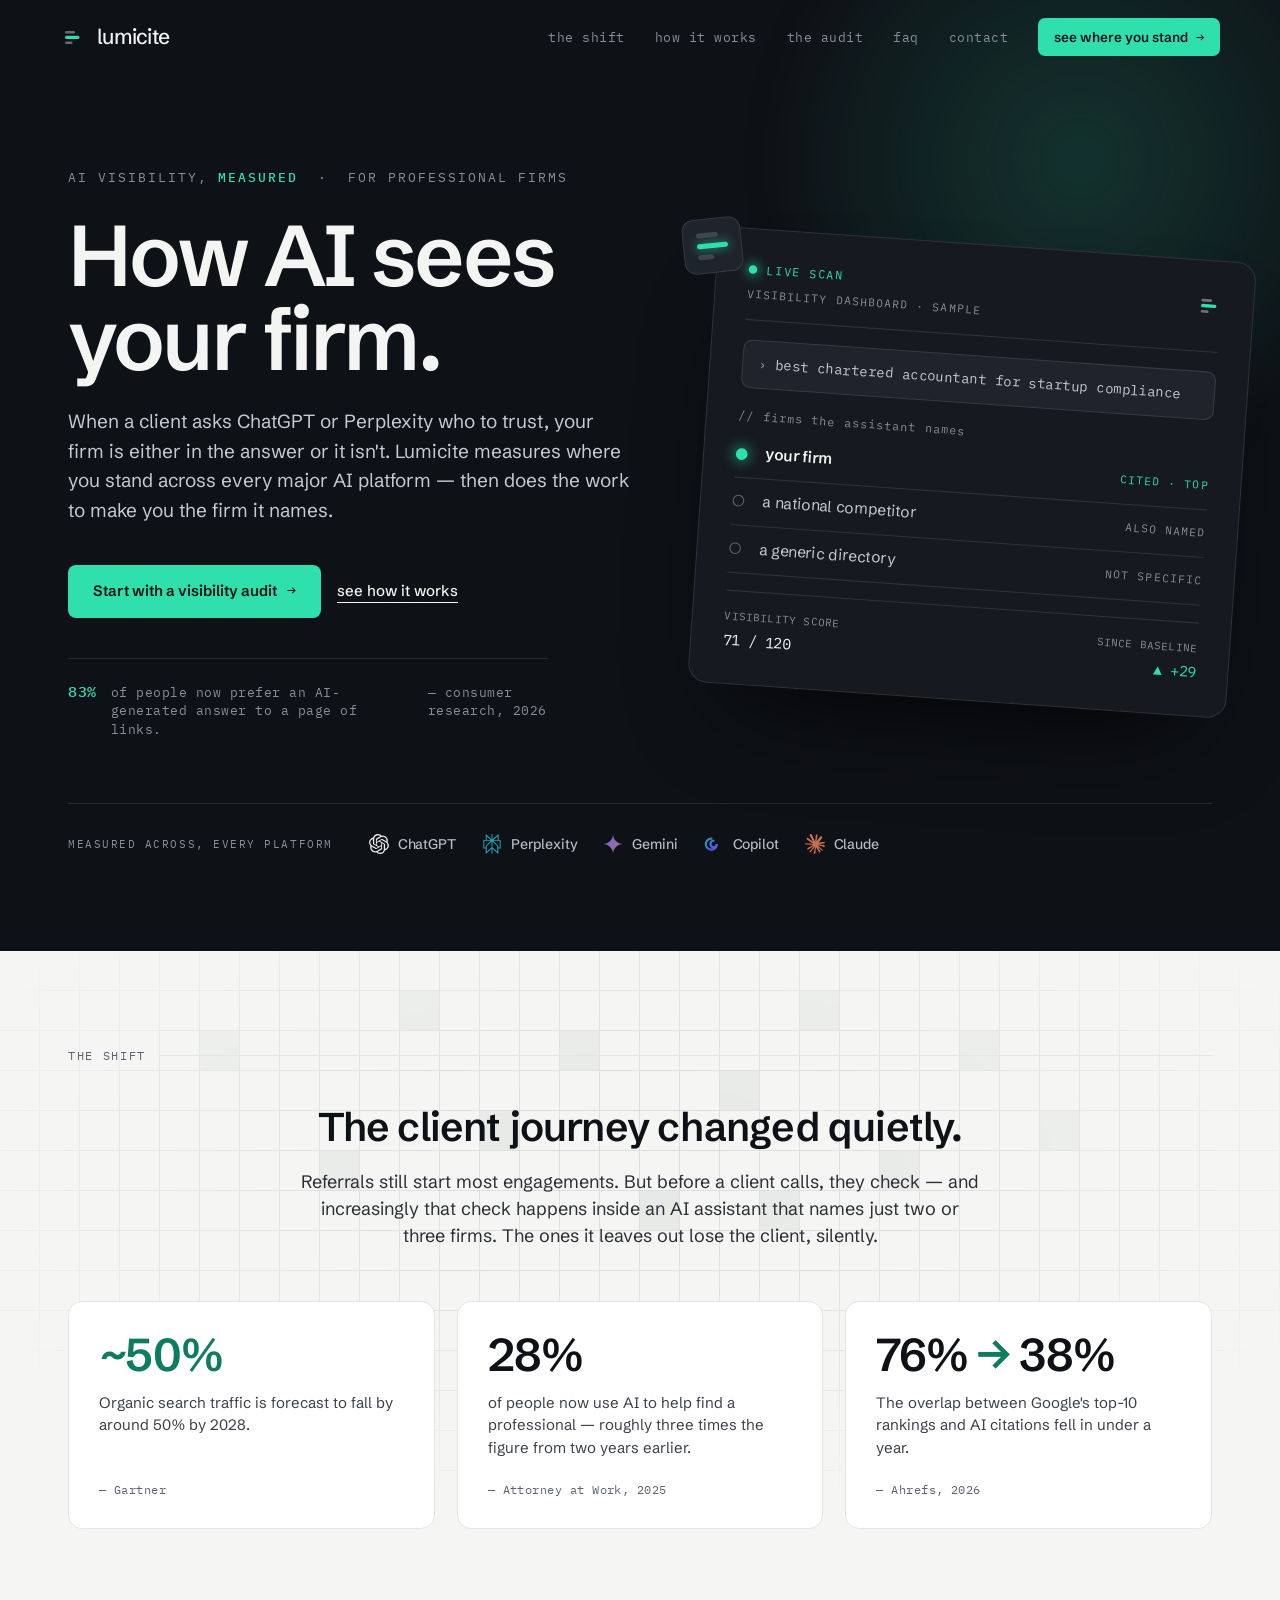
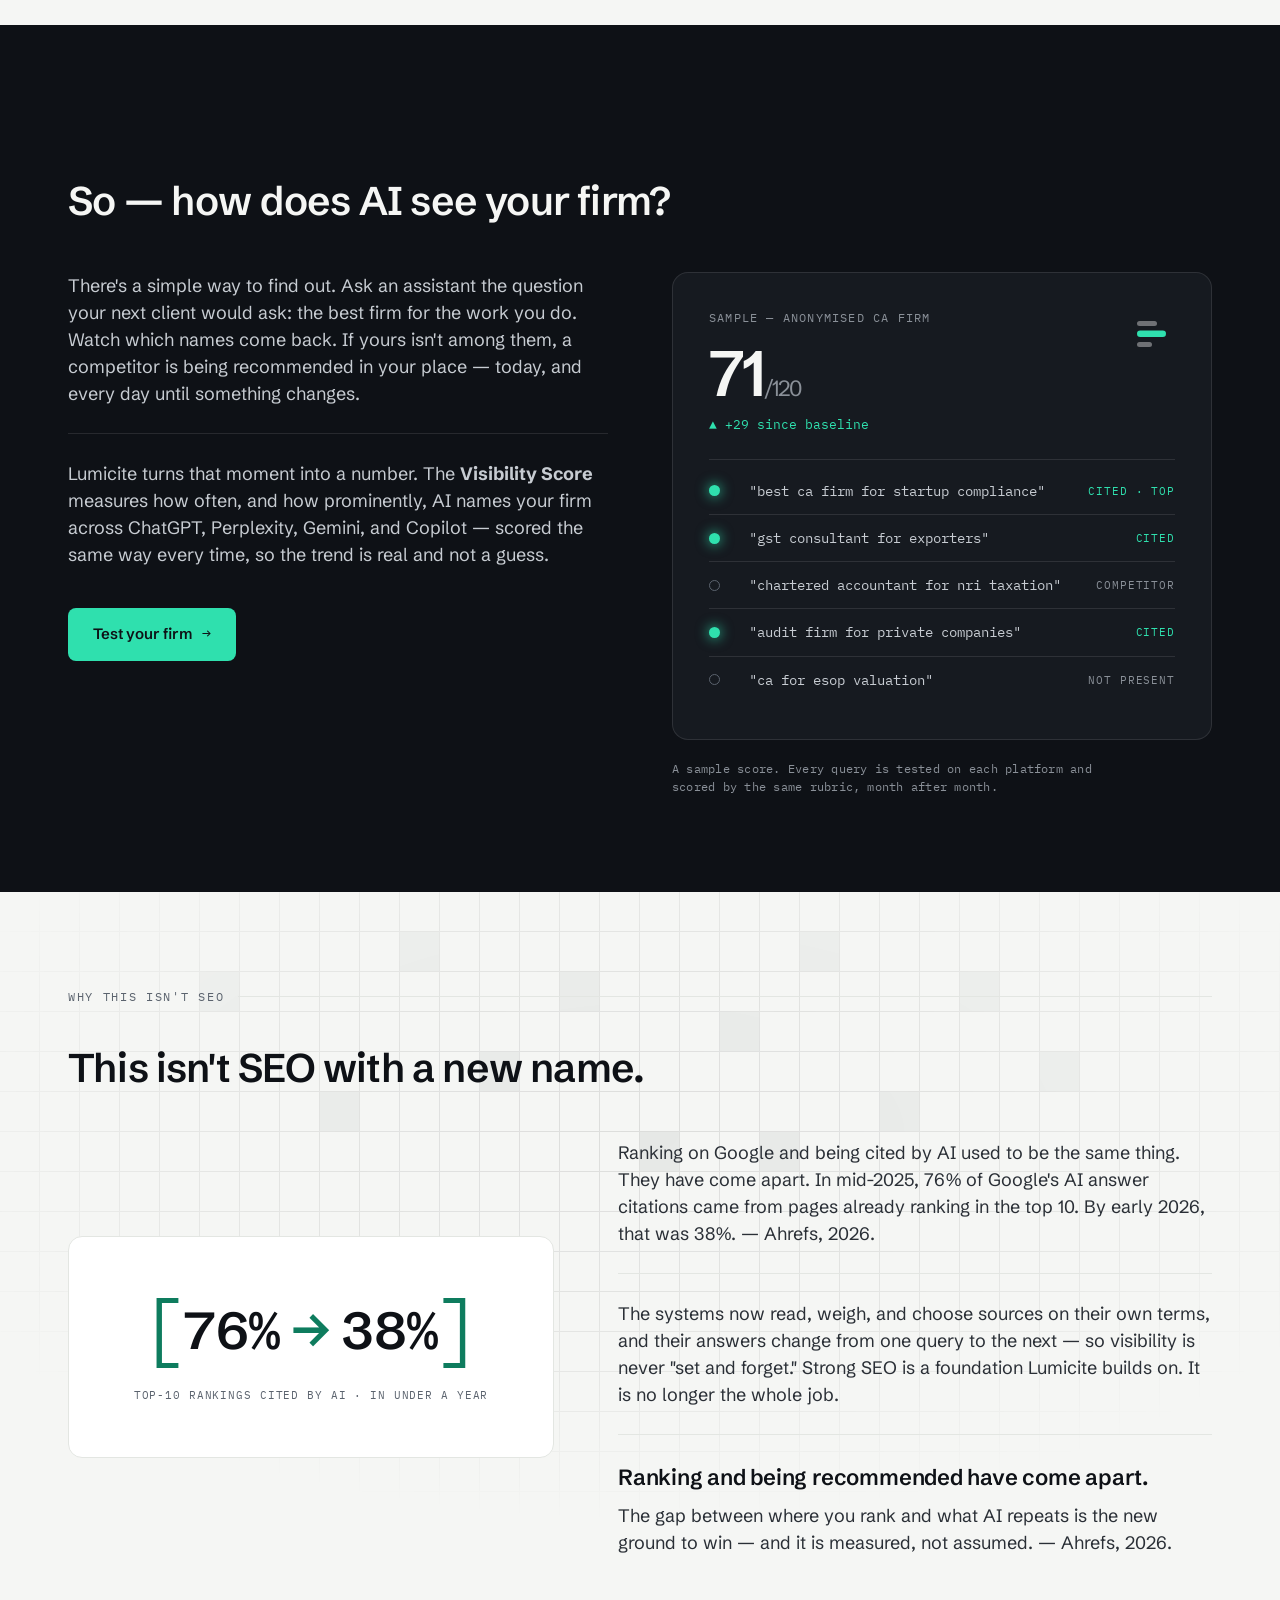
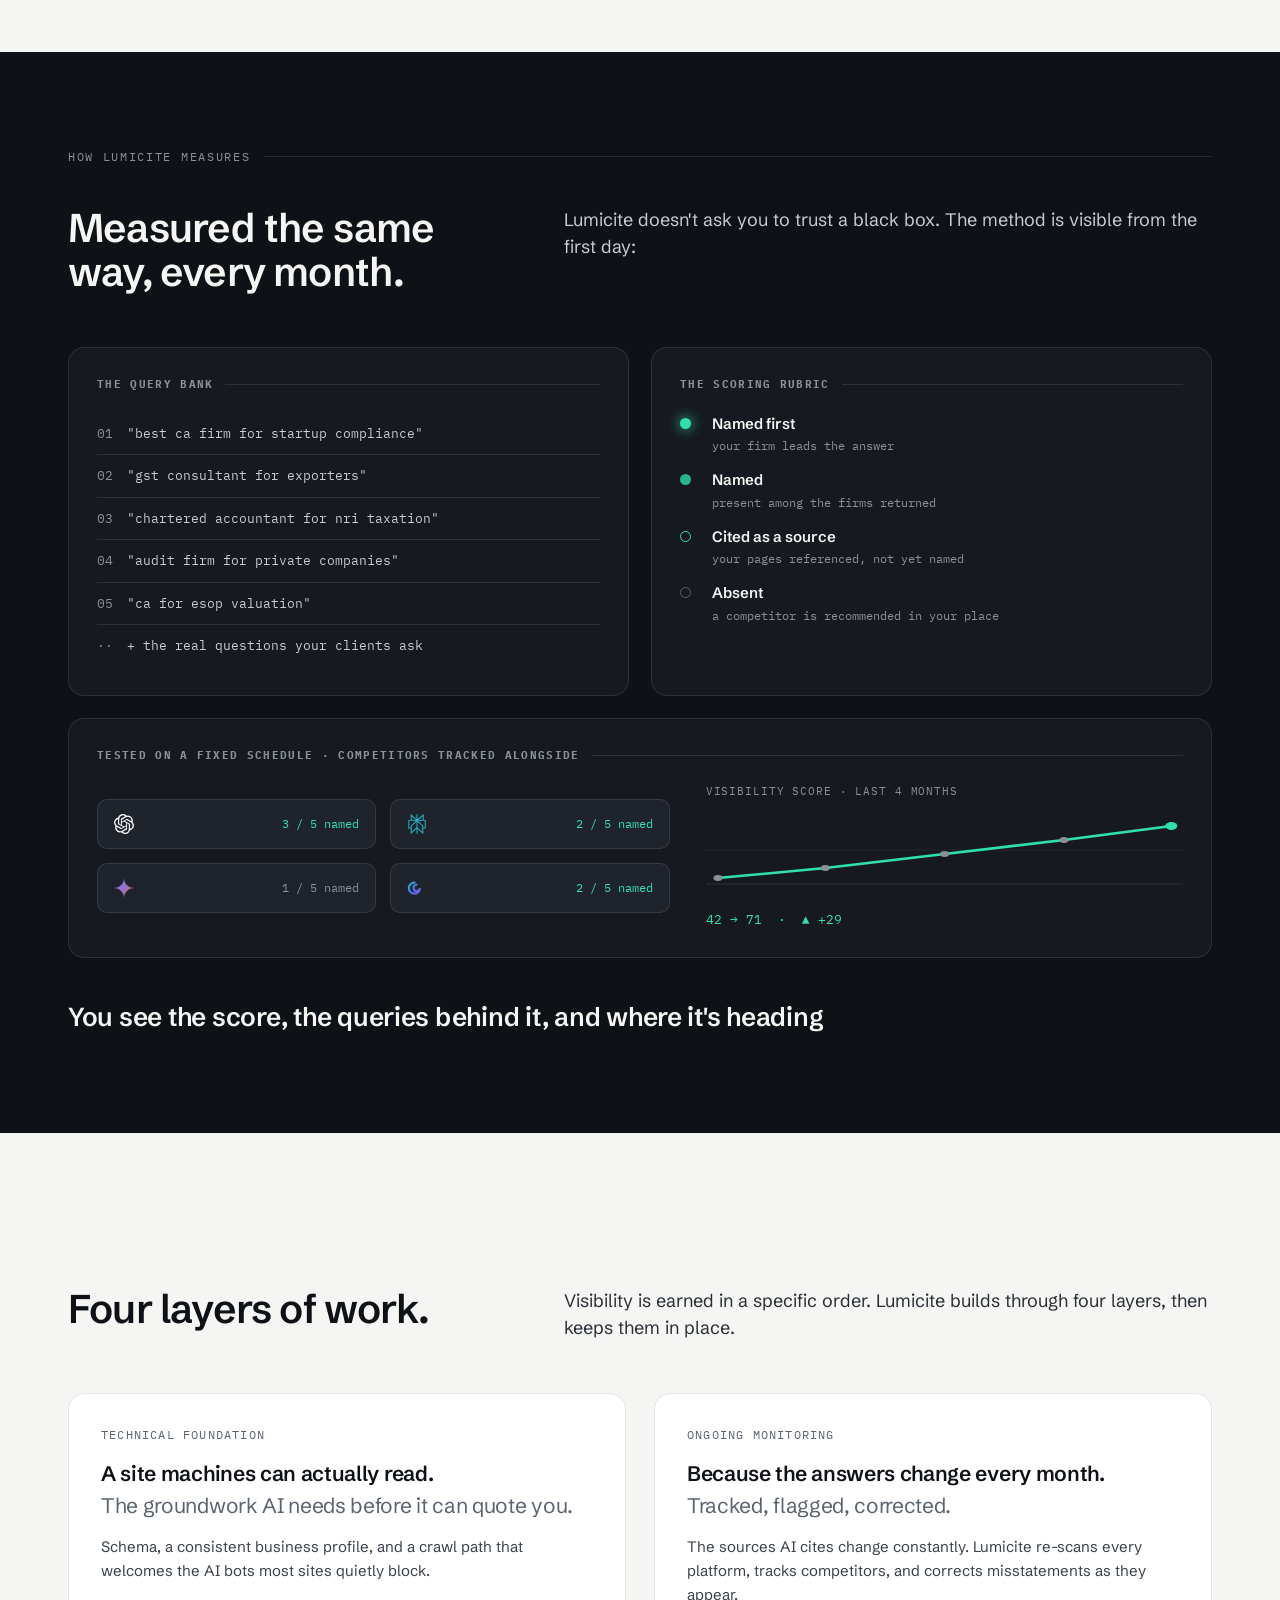
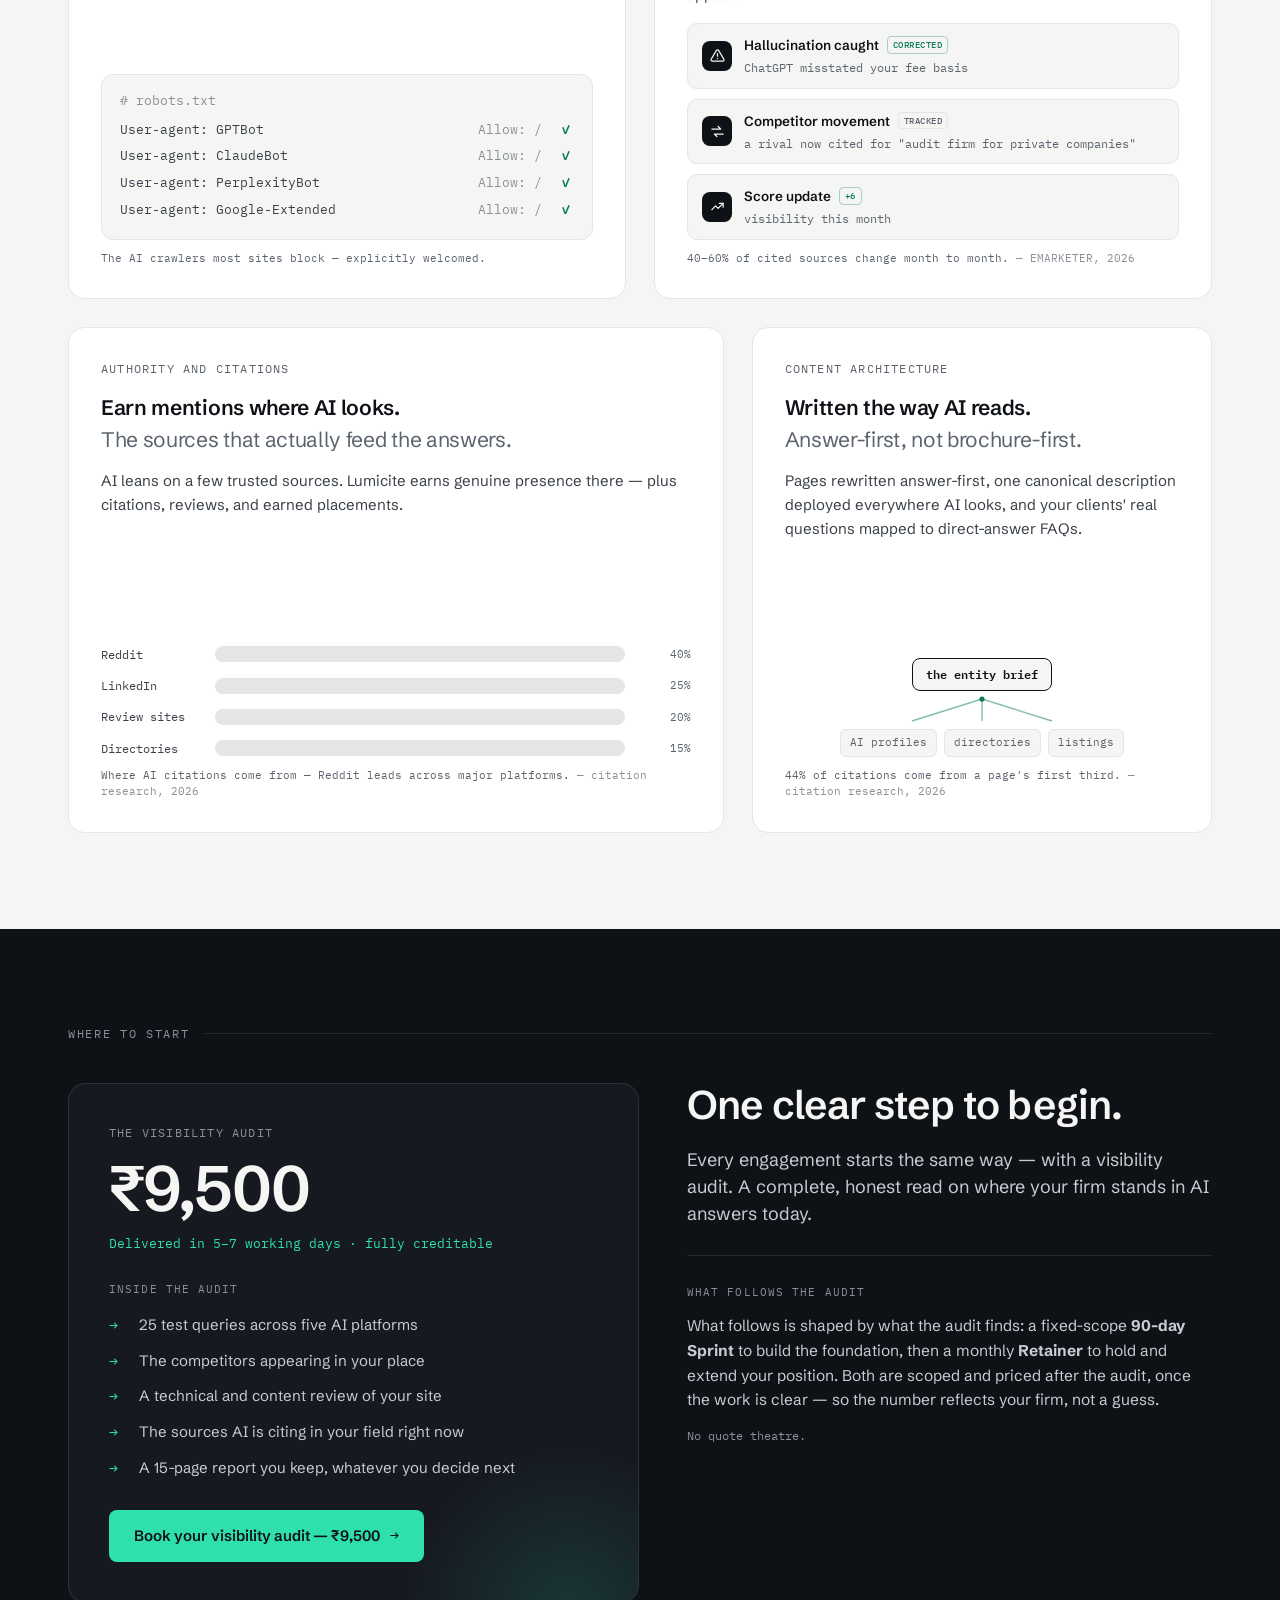
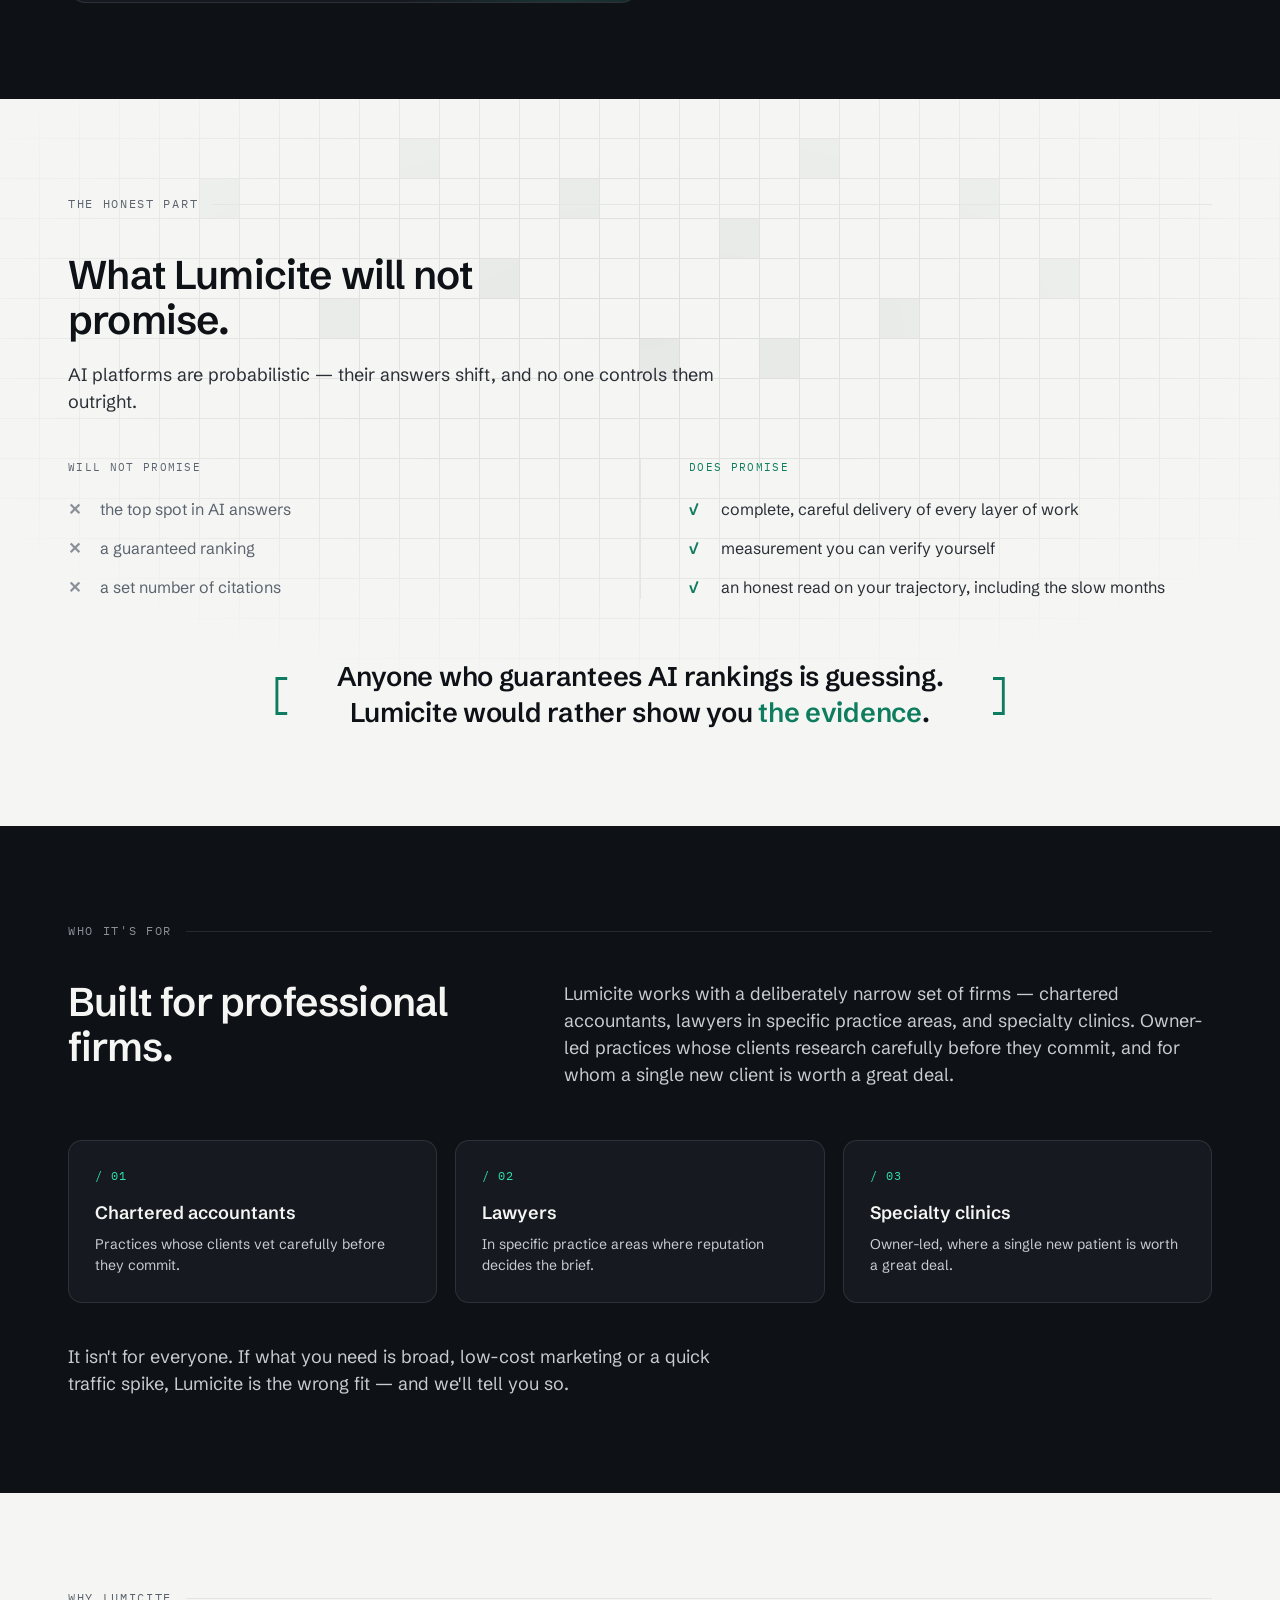
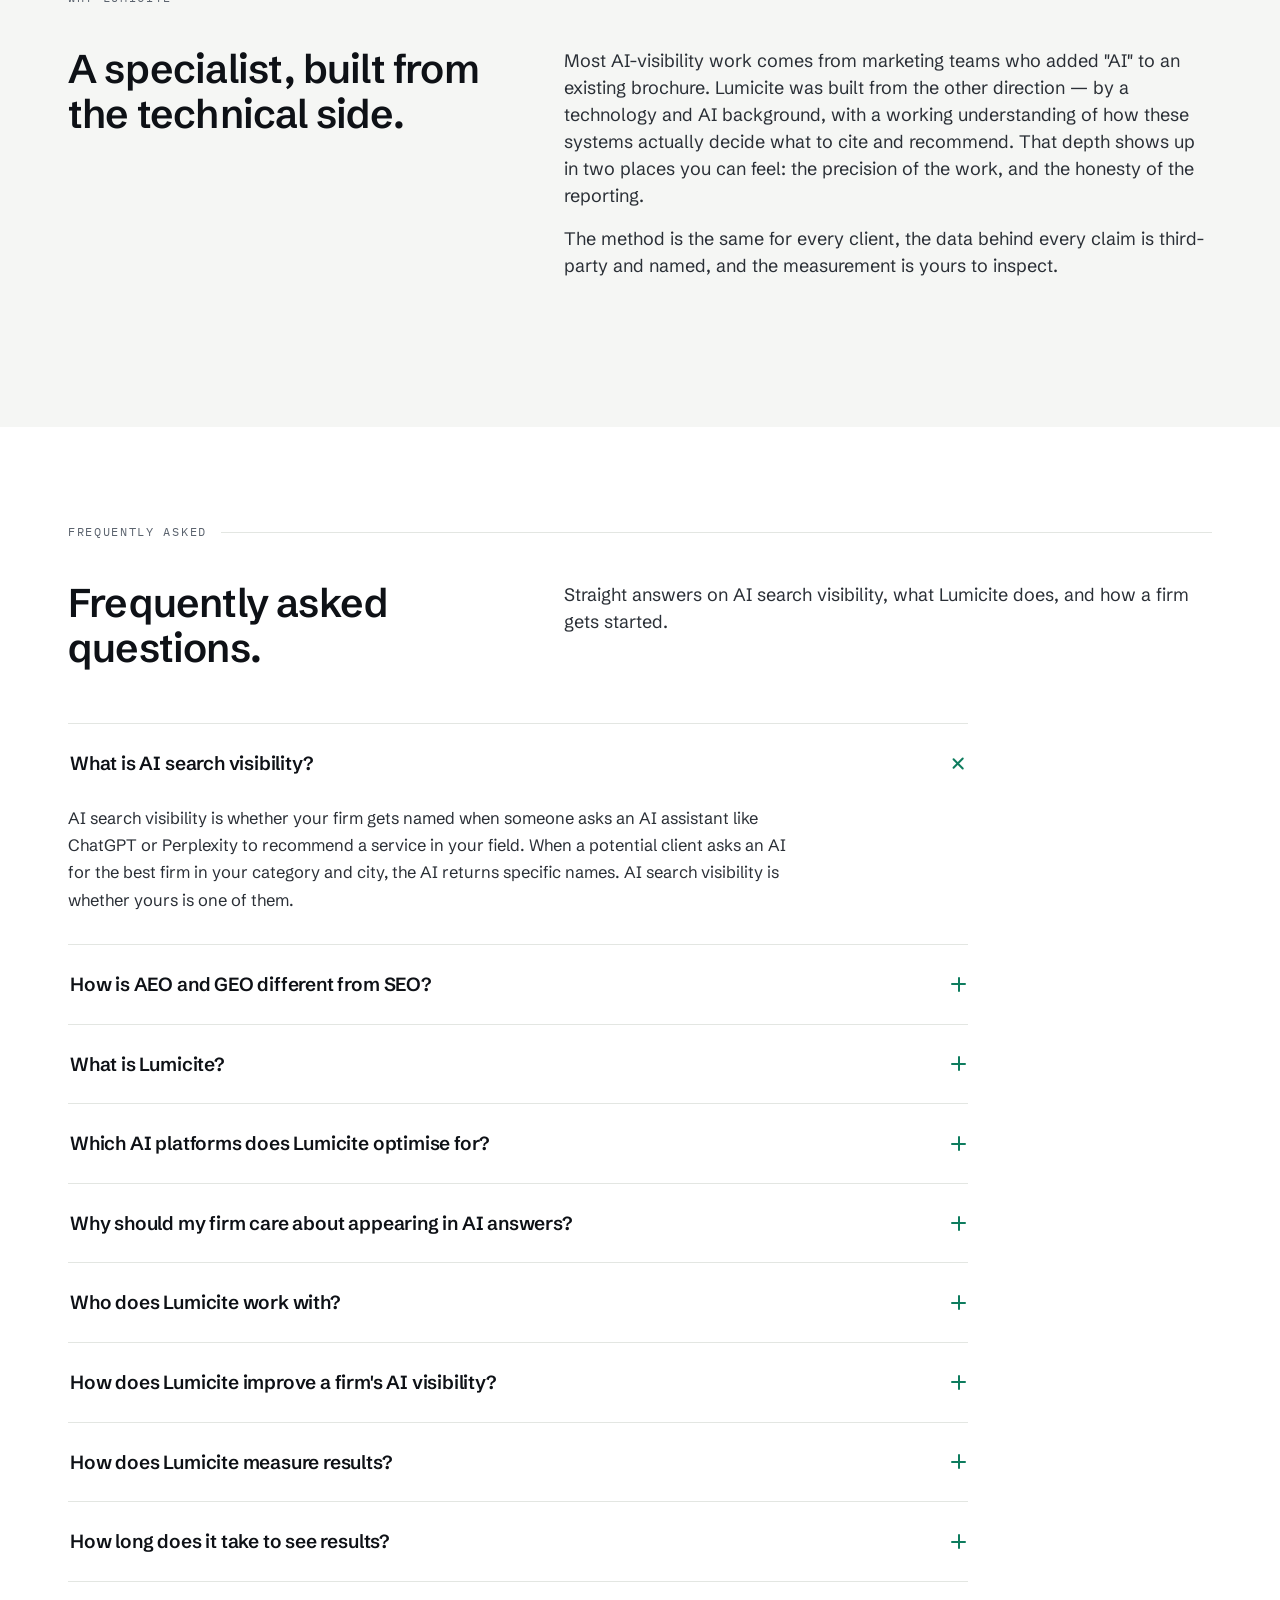
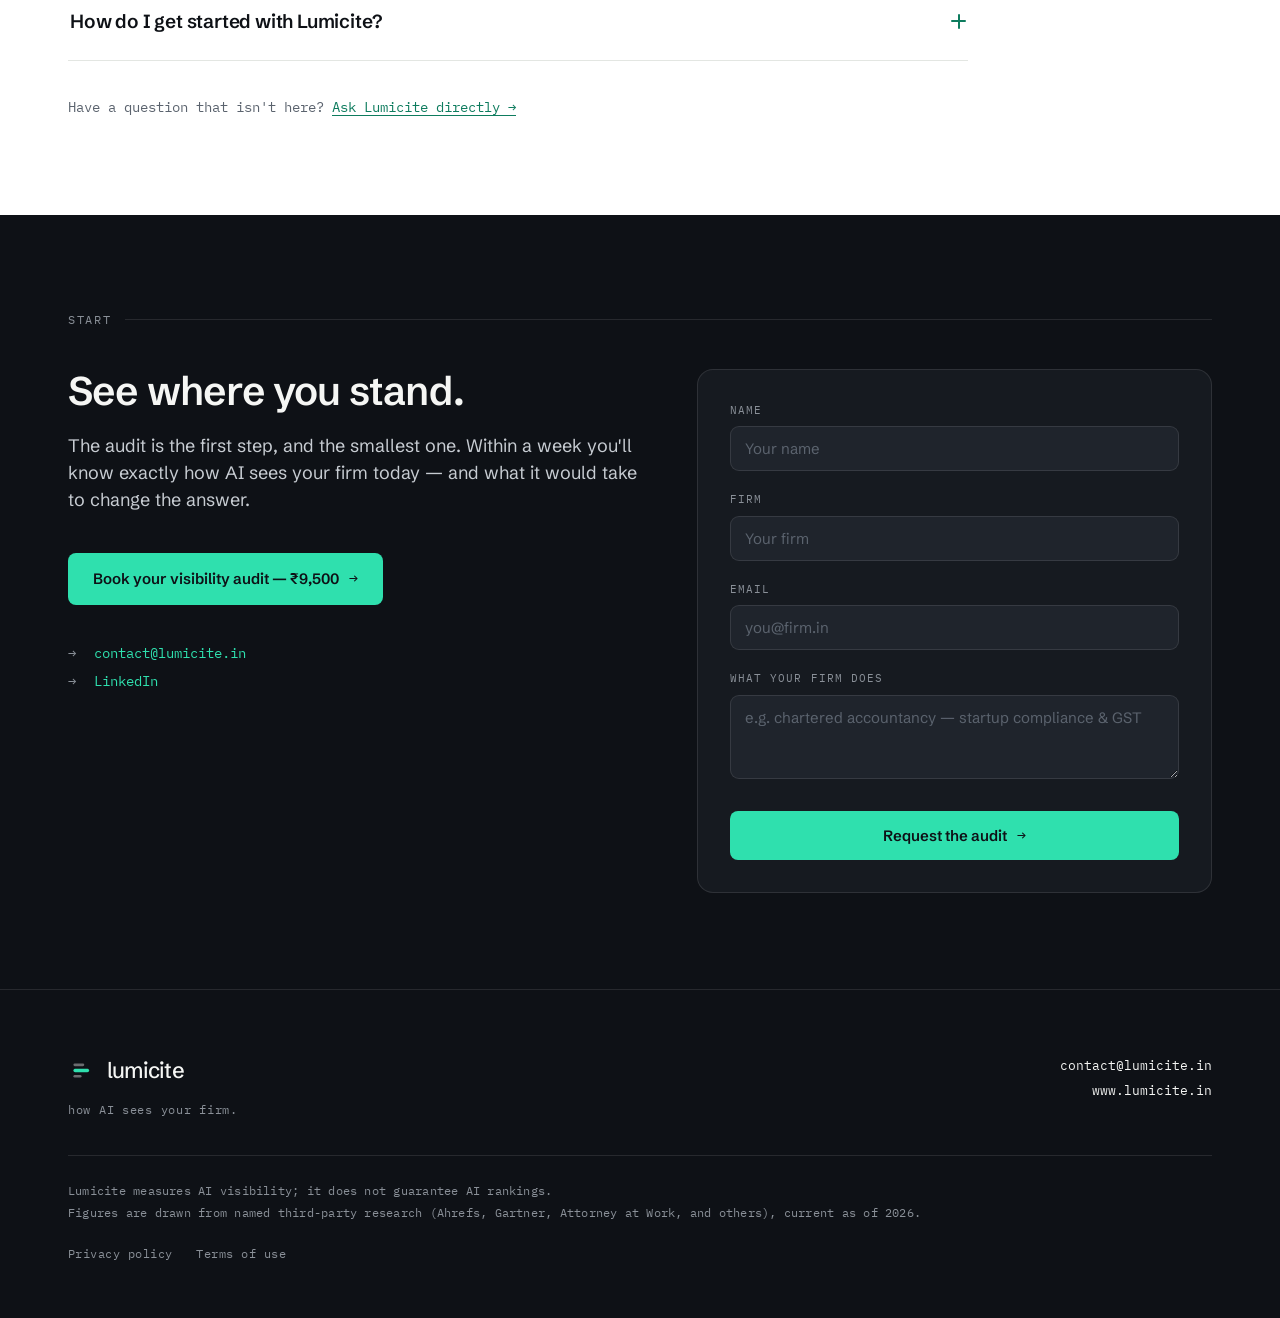
==== commit 18ce37f4: "Generalise 28% stat copy: 'lawyer' → 'professional' Co-Authored-By: Claude Opus 4.8 <noreply@anthrop" ====
--- a/index.html
+++ b/index.html
@@ -651,7 +651,7 @@
       </div>
       <div class="stat-card reveal">
         <div class="fig">28%</div>
-        <div class="txt">of people now use AI to help find a lawyer — roughly three times the figure from two years earlier.</div>
+        <div class="txt">of people now use AI to help find a professional — roughly three times the figure from two years earlier.</div>
         <div class="src">— Attorney at Work, 2025</div>
       </div>
       <div class="stat-card reveal">
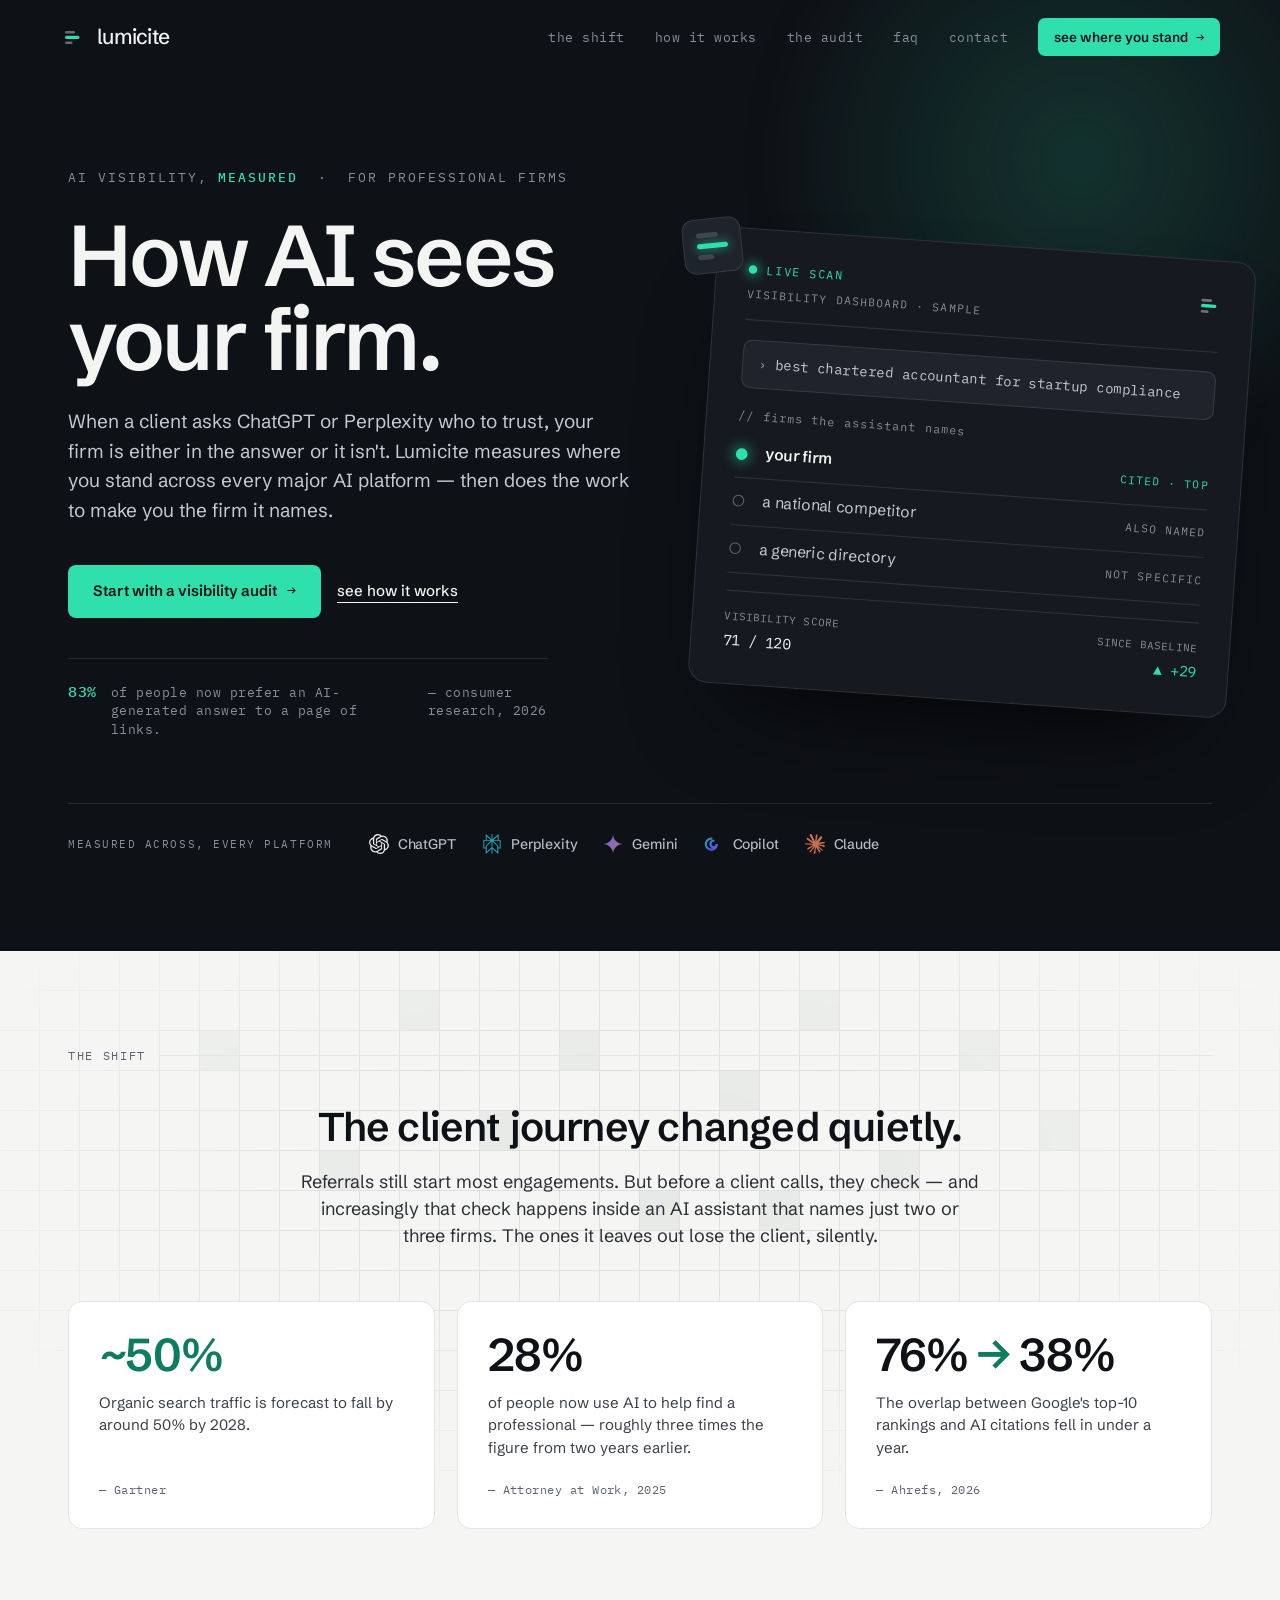
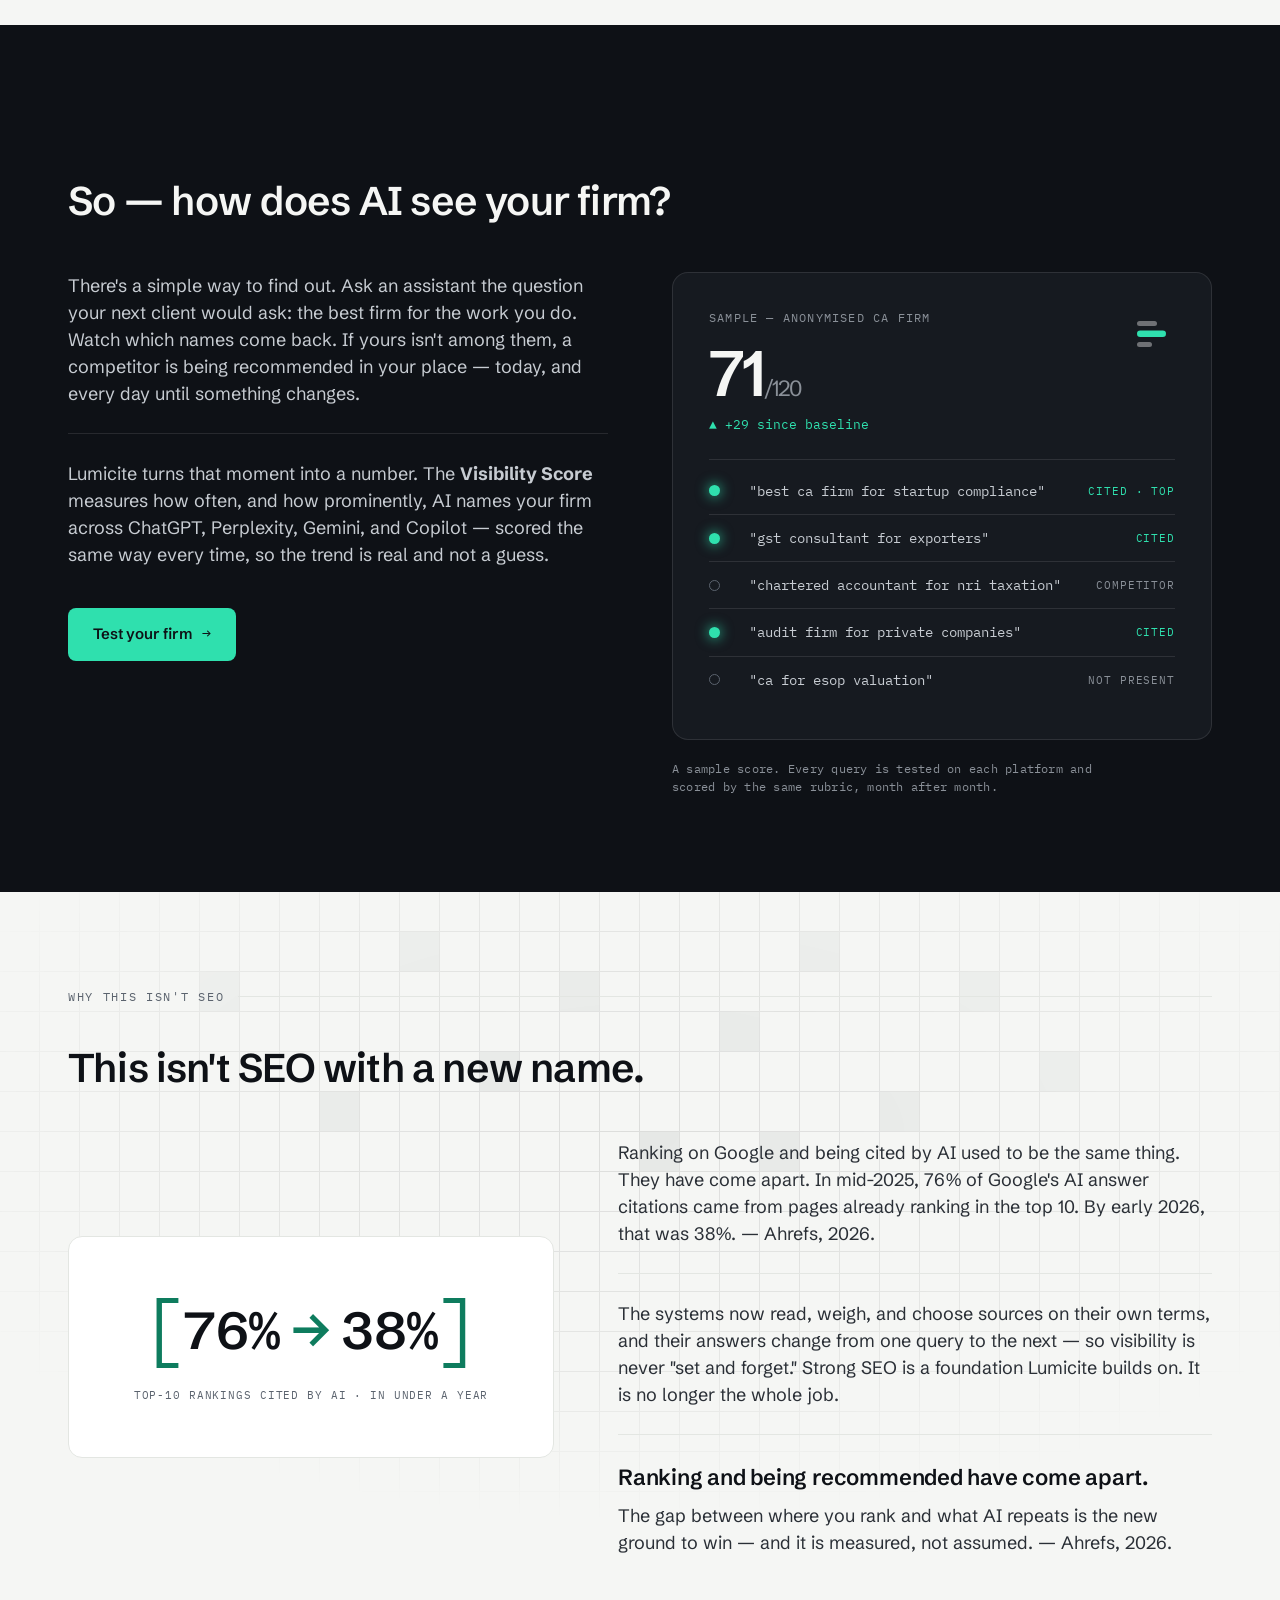
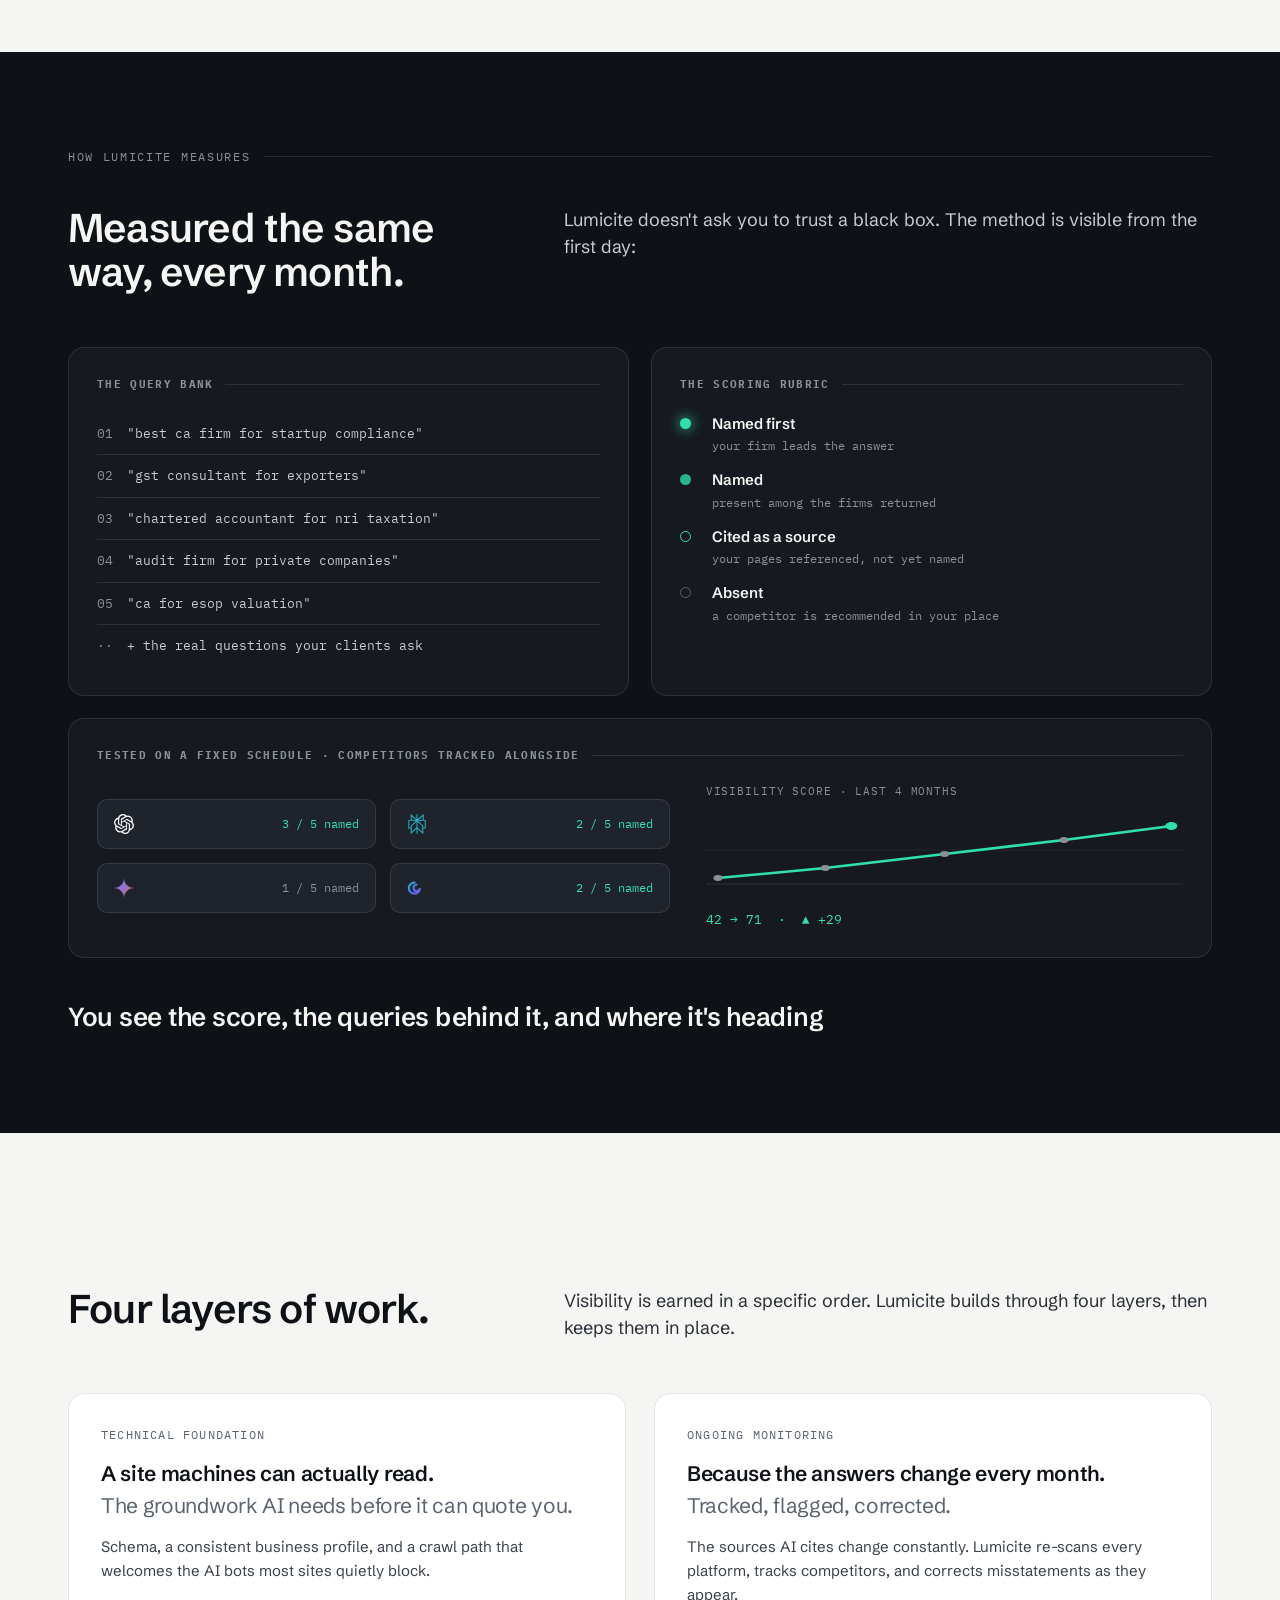
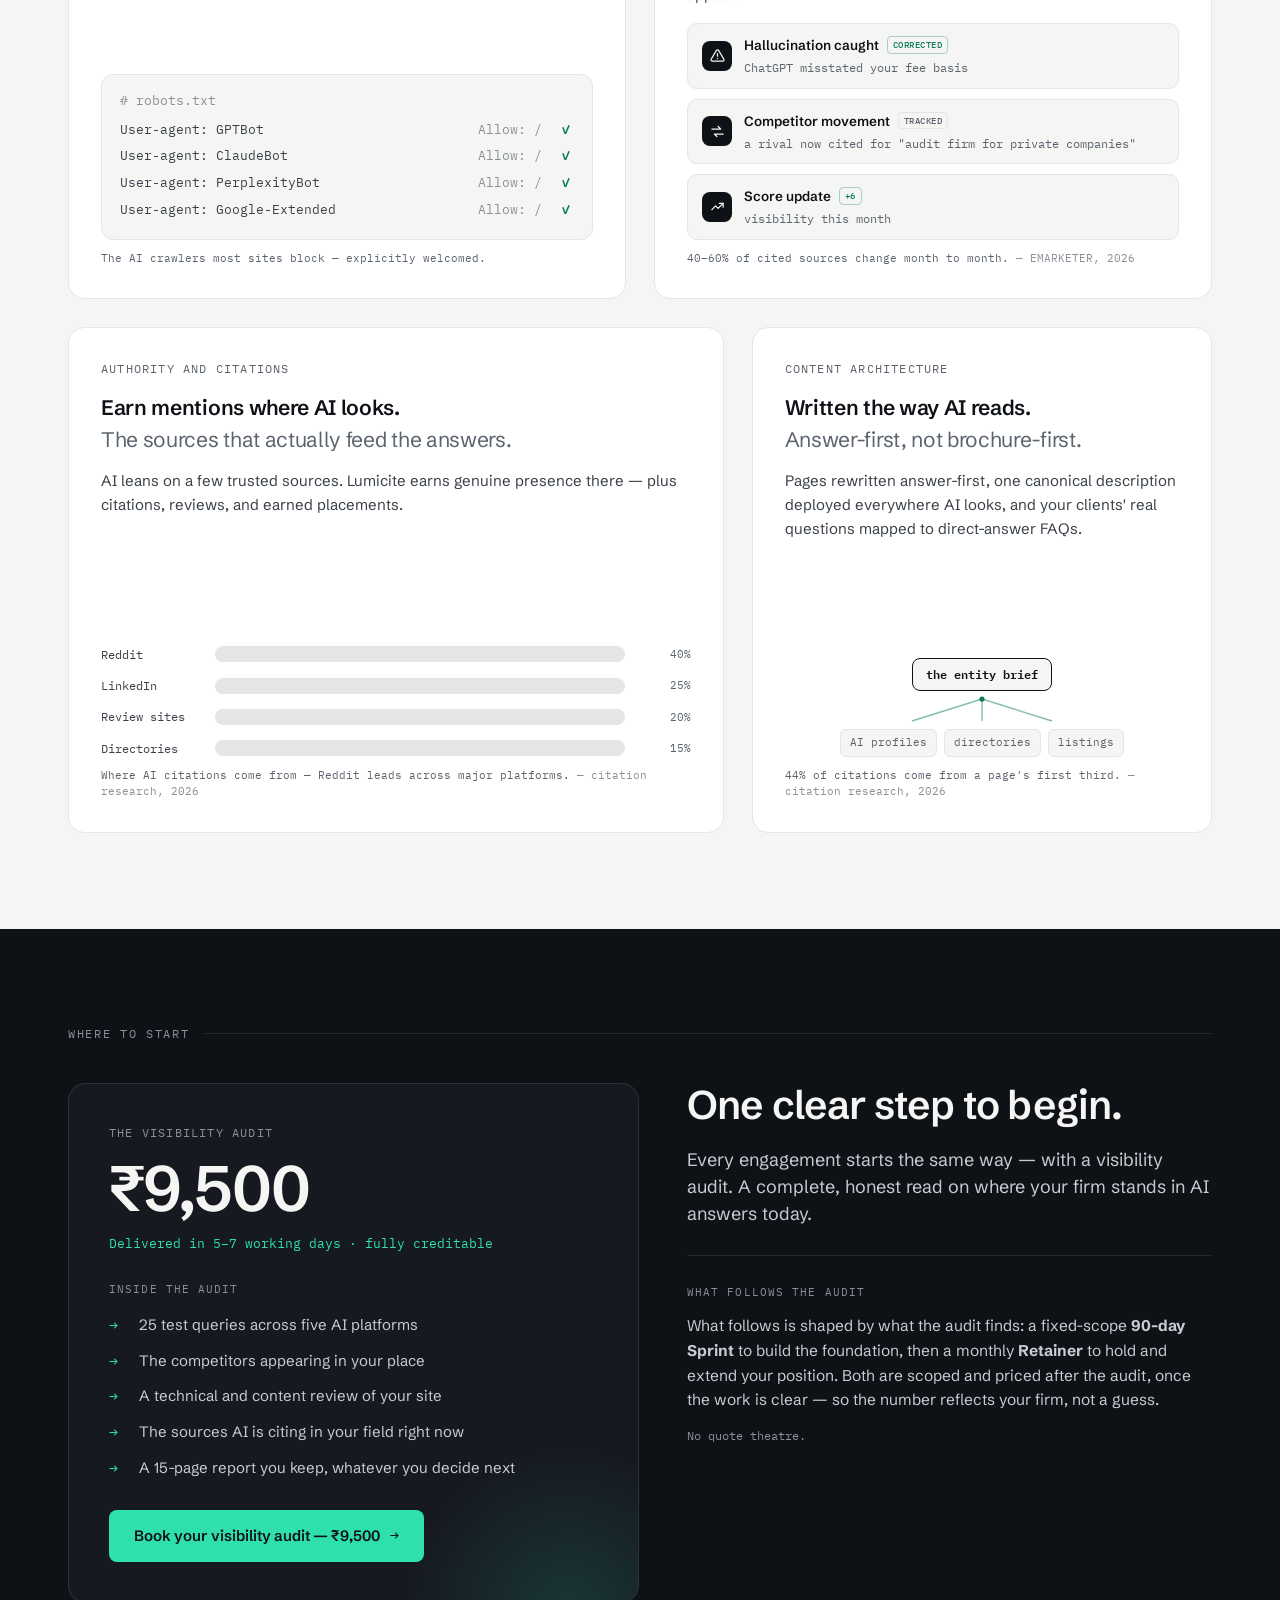
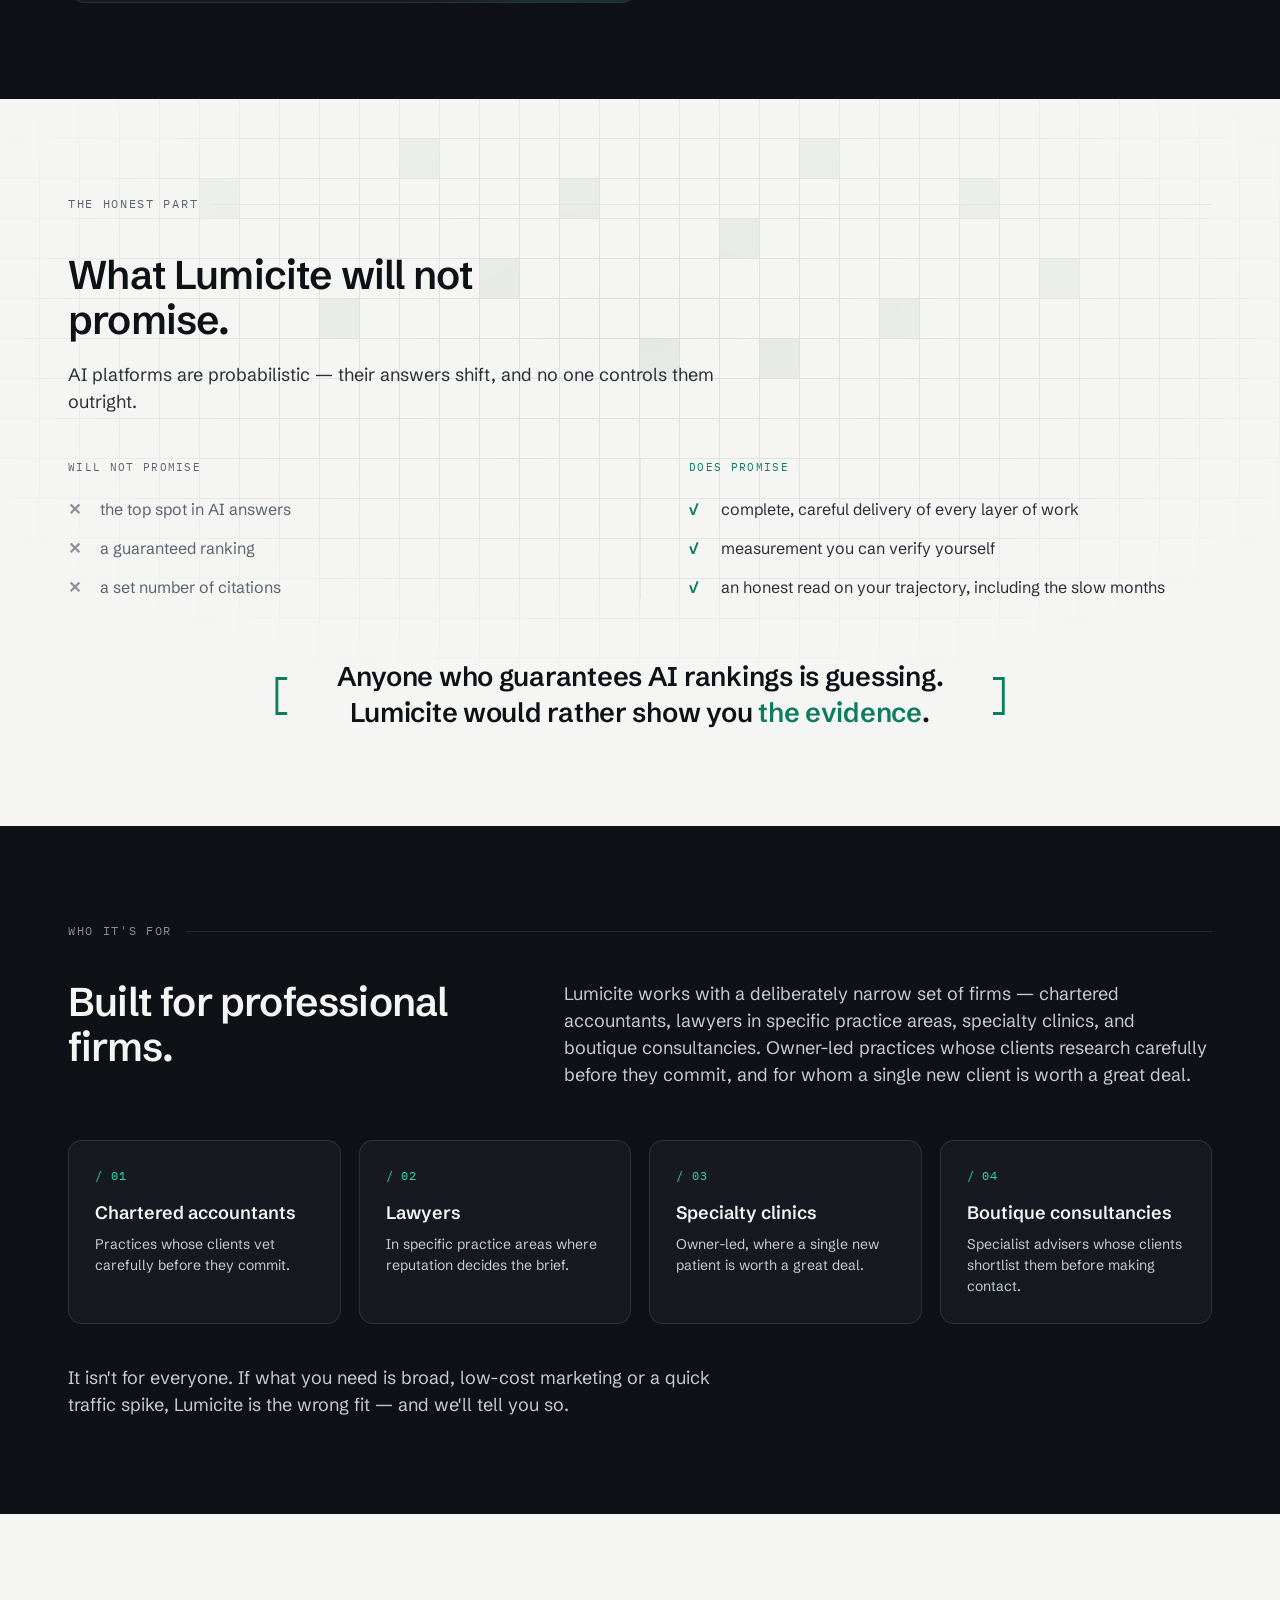
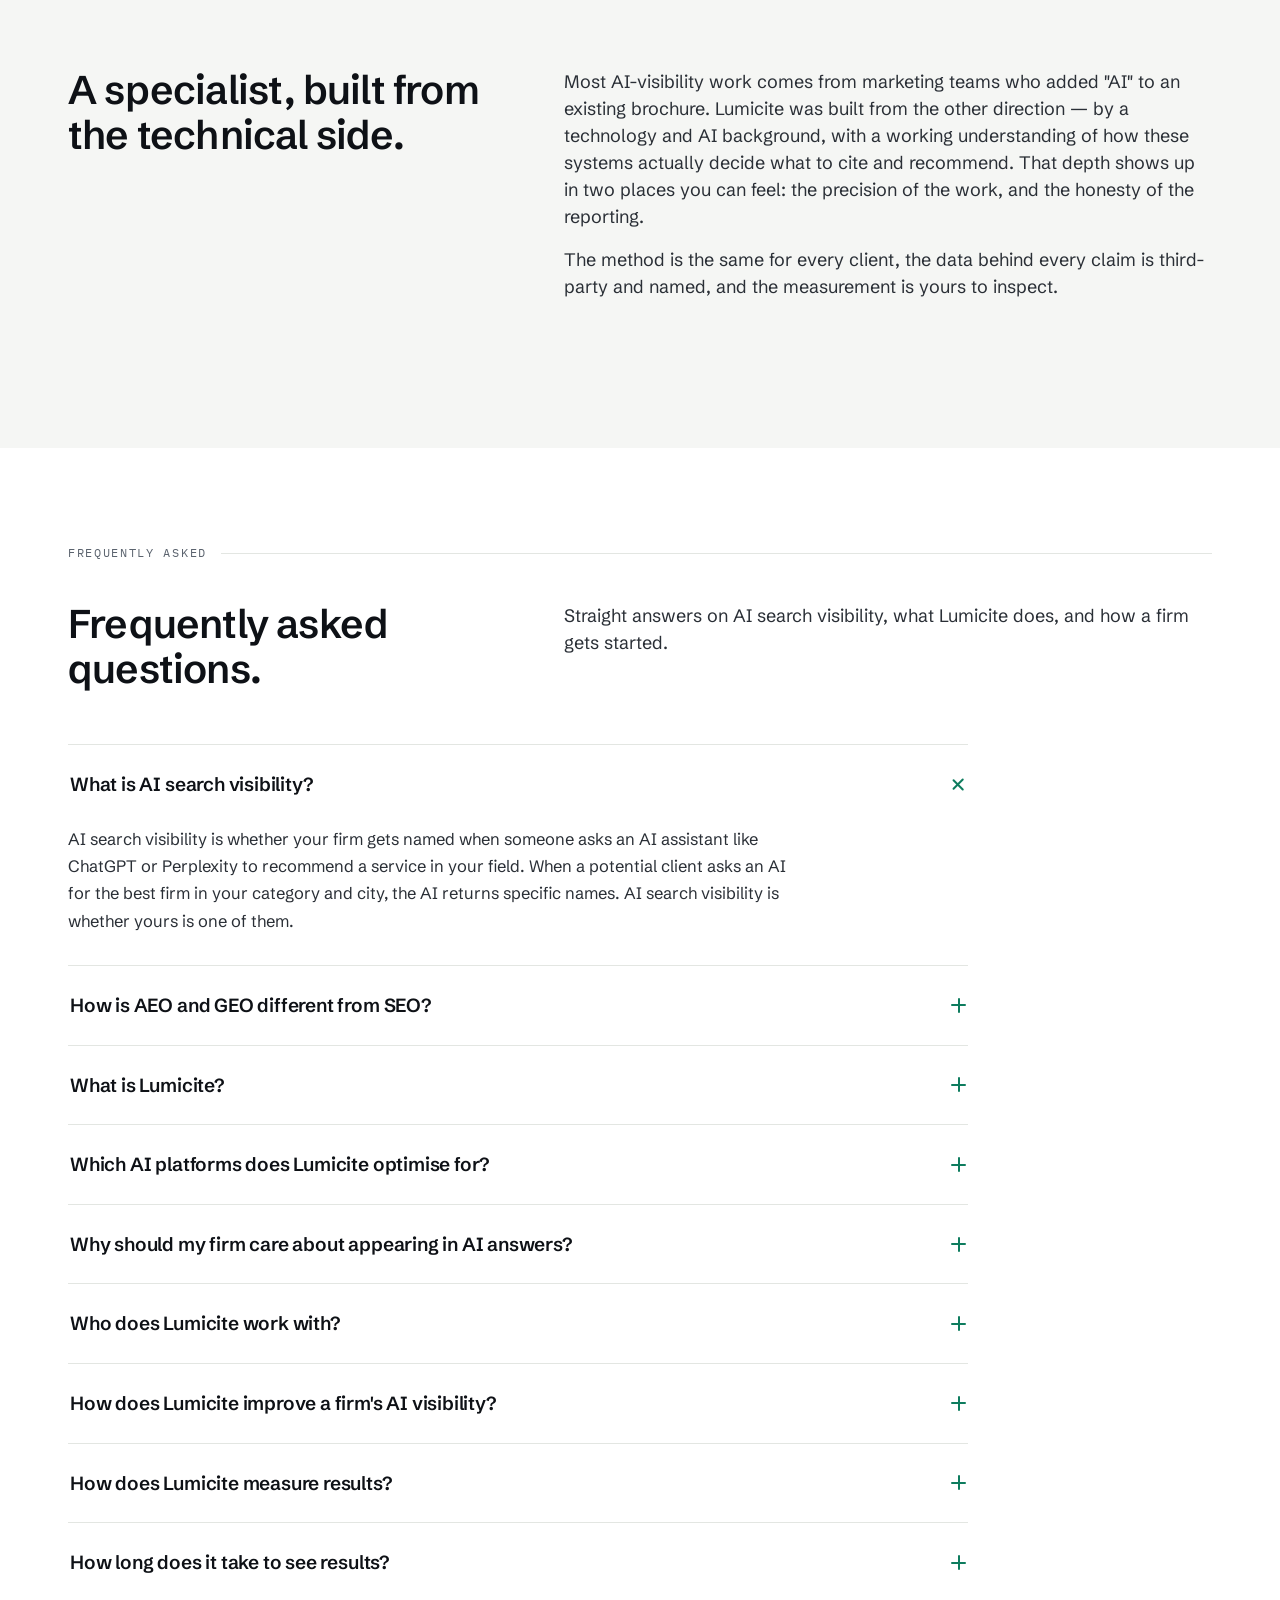
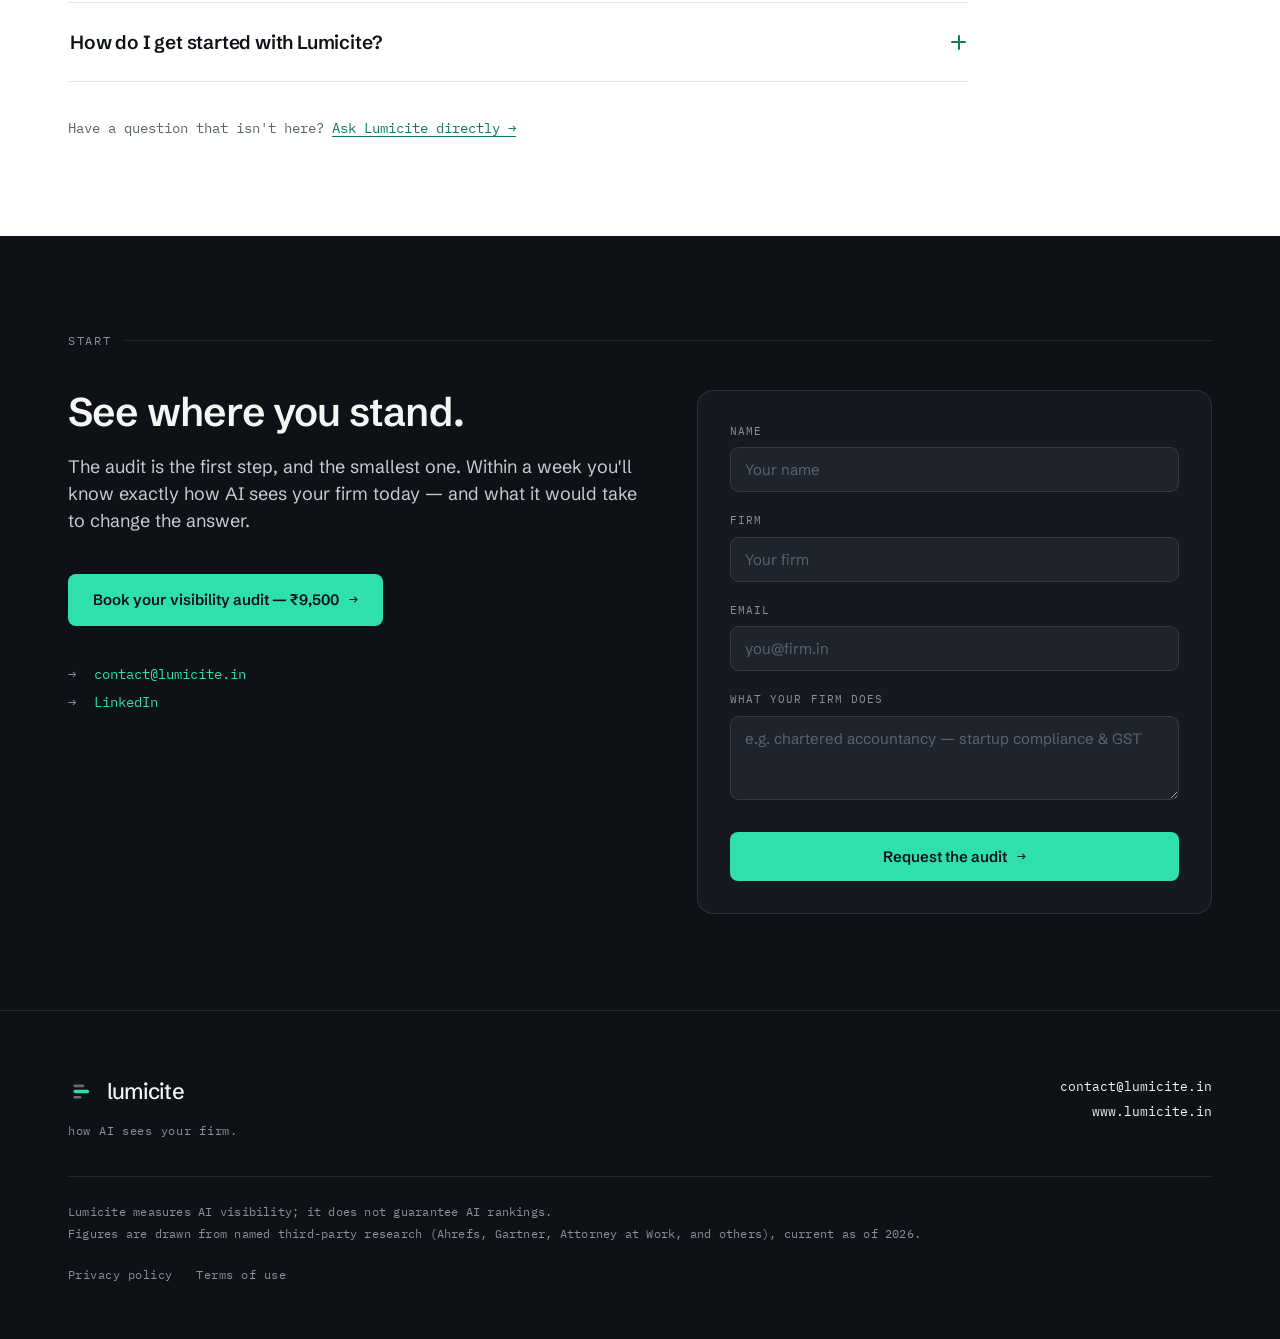
==== commit 272be55d: "Add 'Boutique consultancies' segment to Who it's for - New /04 card alongside CAs, lawyers, specialt" ====
--- a/index.html
+++ b/index.html
@@ -359,11 +359,12 @@
   .honest-close .ev{color:var(--signal-deep)}
 
   /* ── who / why ───────────────────────────── */
-  .who-grid{display:grid;grid-template-columns:repeat(3,1fr);gap:18px;margin-top:44px}
+  .who-grid{display:grid;grid-template-columns:repeat(4,1fr);gap:18px;margin-top:44px}
   .who-card{border:1px solid var(--line-dark);border-radius:14px;padding:26px;background:var(--ink-2)}
   .who-card .ic{font-family:var(--mono);font-size:12px;color:var(--signal);letter-spacing:0.08em}
   .who-card .t{font-size:18px;font-weight:600;margin-top:14px}
   .who-card .d{font-size:14px;color:#C7CCD2;margin-top:8px;line-height:1.5}
+  @media(max-width:1080px) and (min-width:821px){.who-grid{grid-template-columns:repeat(2,1fr)}}
   .why-proof{font-family:var(--mono);font-size:13.5px;color:var(--graphite);margin-top:36px;padding:20px 24px;border-left:2px solid var(--signal-deep);background:var(--paper-2);border-radius:0 10px 10px 0;line-height:1.6;max-width:64ch}
 
   /* ── faq (§10) ───────────────────────────── */
@@ -1000,7 +1001,7 @@
     <div class="sec-head">
       <h2 class="reveal" style="color:var(--paper)">Built for professional firms.</h2>
       <div class="s-body">
-        <p class="lead reveal">Lumicite works with a deliberately narrow set of firms — chartered accountants, lawyers in specific practice areas, and specialty clinics. Owner-led practices whose clients research carefully before they commit, and for whom a single new client is worth a great deal.</p>
+        <p class="lead reveal">Lumicite works with a deliberately narrow set of firms — chartered accountants, lawyers in specific practice areas, specialty clinics, and boutique consultancies. Owner-led practices whose clients research carefully before they commit, and for whom a single new client is worth a great deal.</p>
       </div>
     </div>
 
@@ -1008,6 +1009,7 @@
       <div class="who-card reveal"><div class="ic">/ 01</div><div class="t">Chartered accountants</div><div class="d">Practices whose clients vet carefully before they commit.</div></div>
       <div class="who-card reveal"><div class="ic">/ 02</div><div class="t">Lawyers</div><div class="d">In specific practice areas where reputation decides the brief.</div></div>
       <div class="who-card reveal"><div class="ic">/ 03</div><div class="t">Specialty clinics</div><div class="d">Owner-led, where a single new patient is worth a great deal.</div></div>
+      <div class="who-card reveal"><div class="ic">/ 04</div><div class="t">Boutique consultancies</div><div class="d">Specialist advisers whose clients shortlist them before making contact.</div></div>
     </div>
 
     <p class="lead reveal" style="margin-top:40px">It isn't for everyone. If what you need is broad, low-cost marketing or a quick traffic spike, Lumicite is the wrong fit — and we'll tell you so.</p>
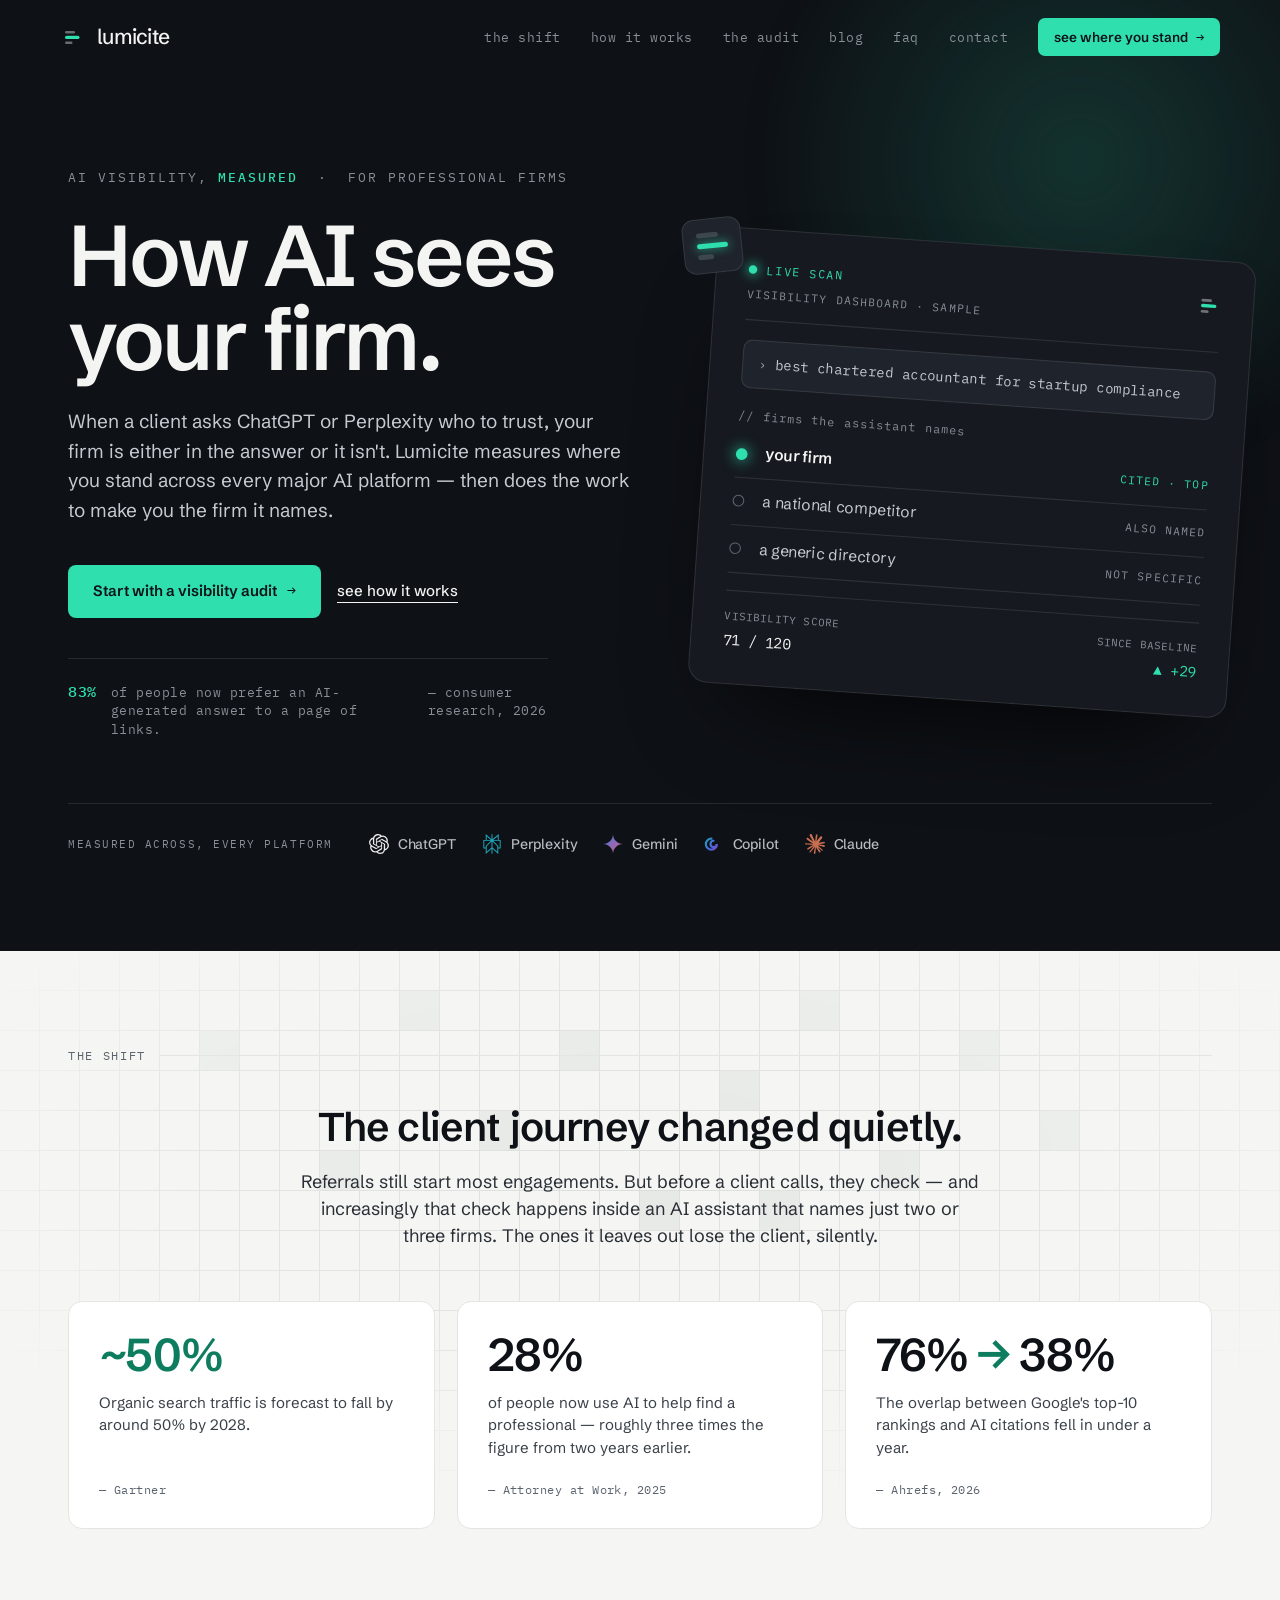
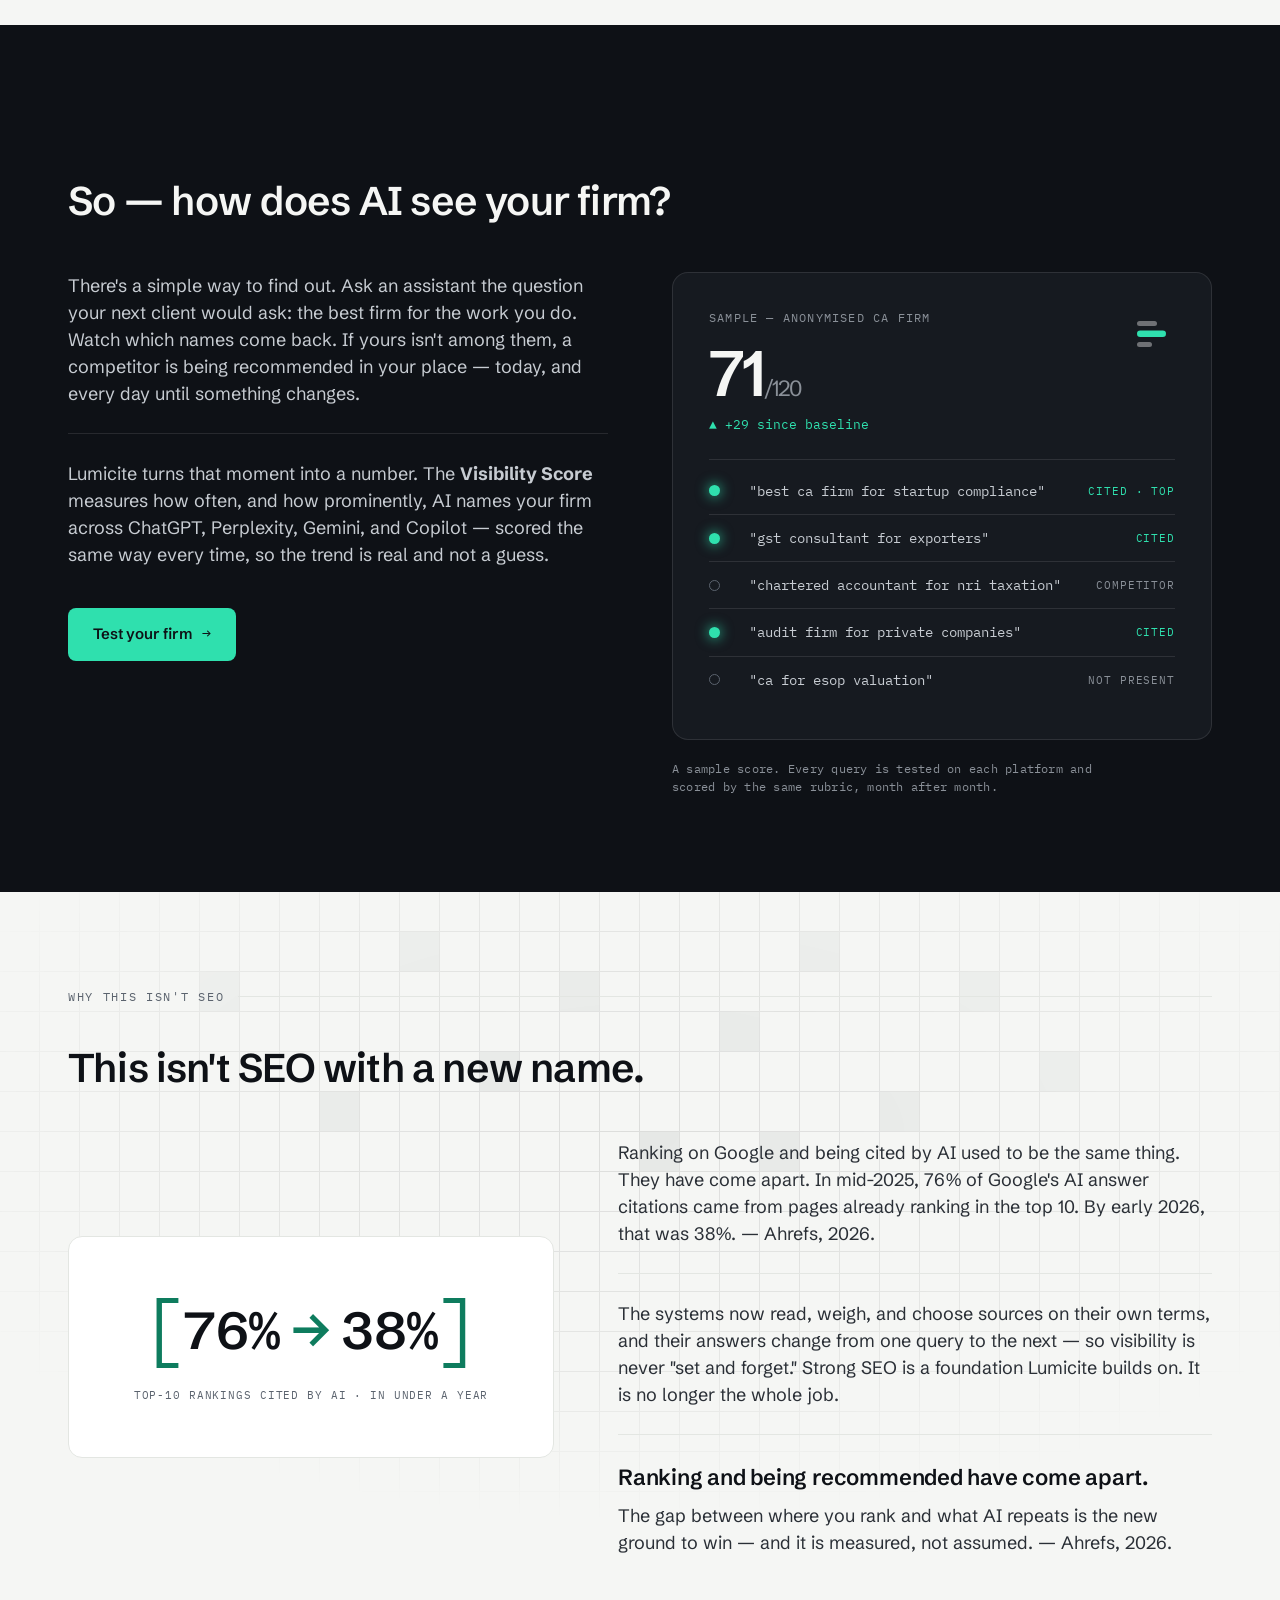
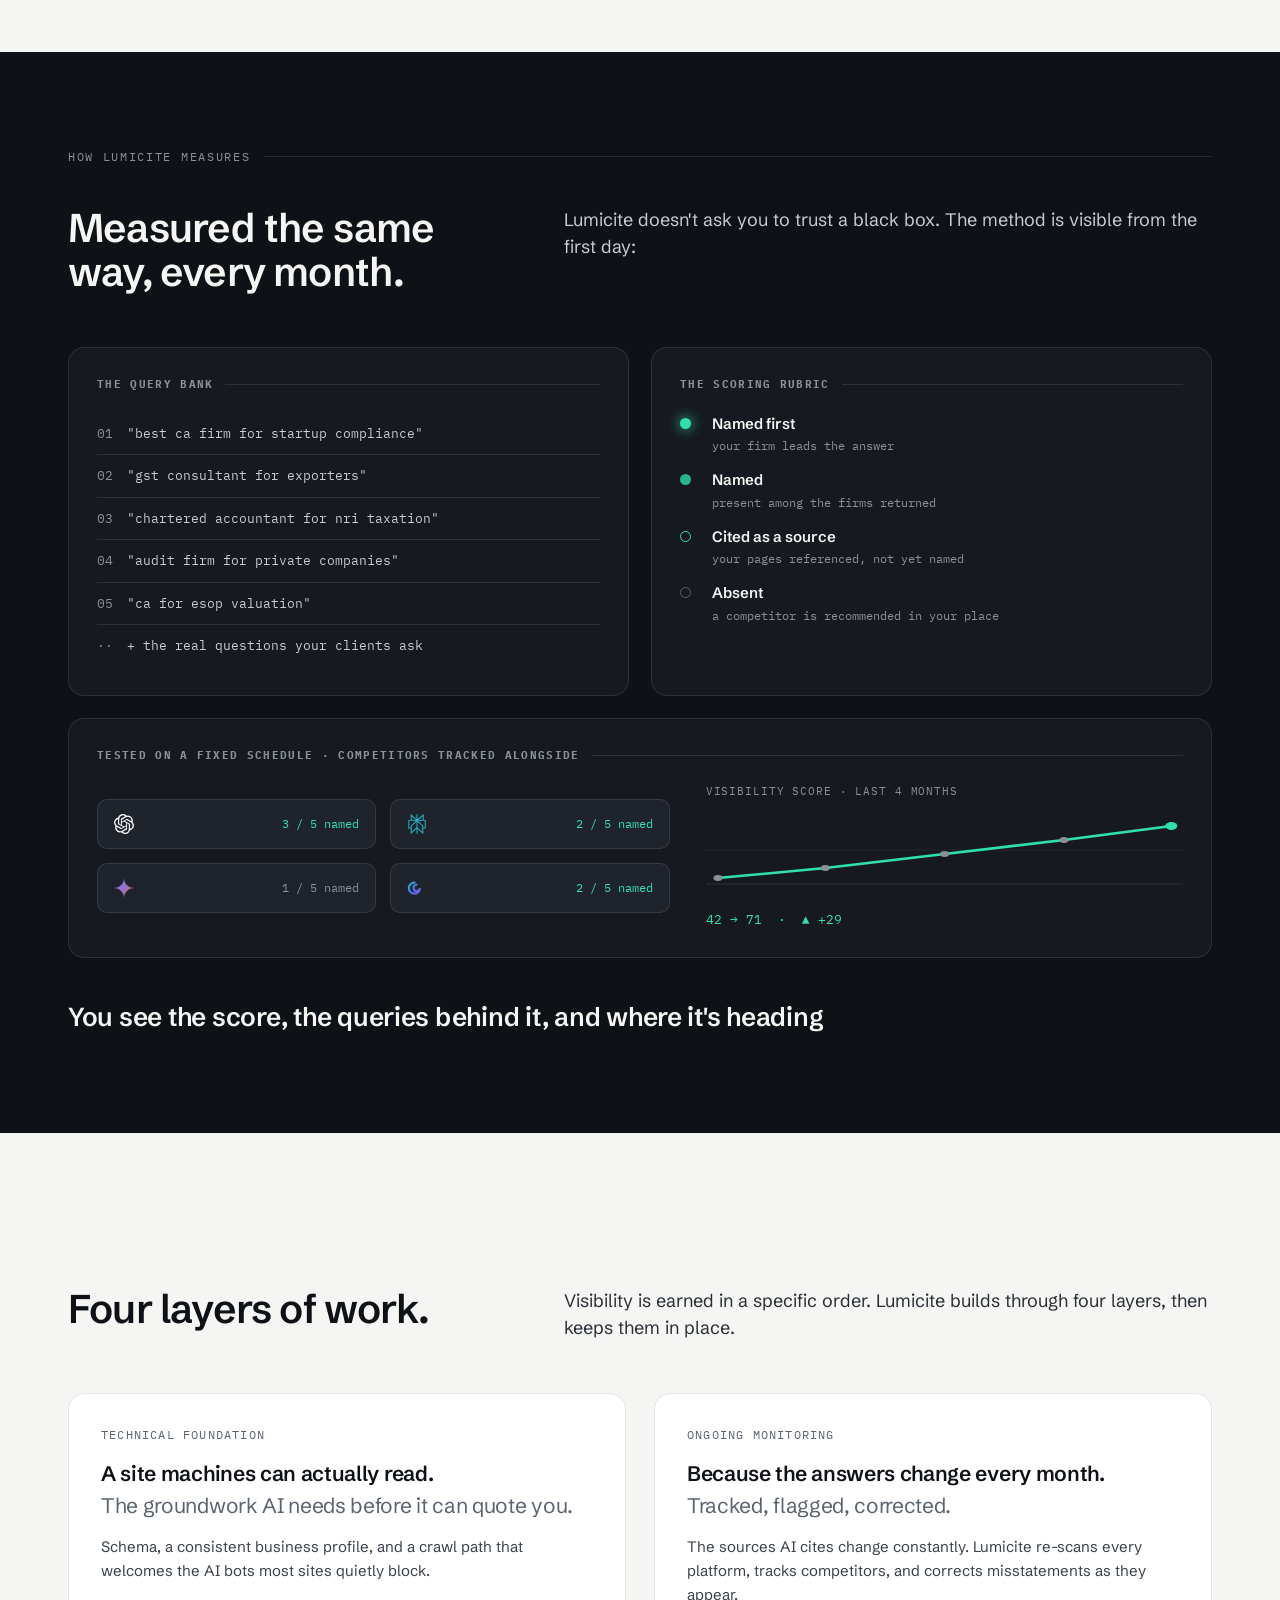
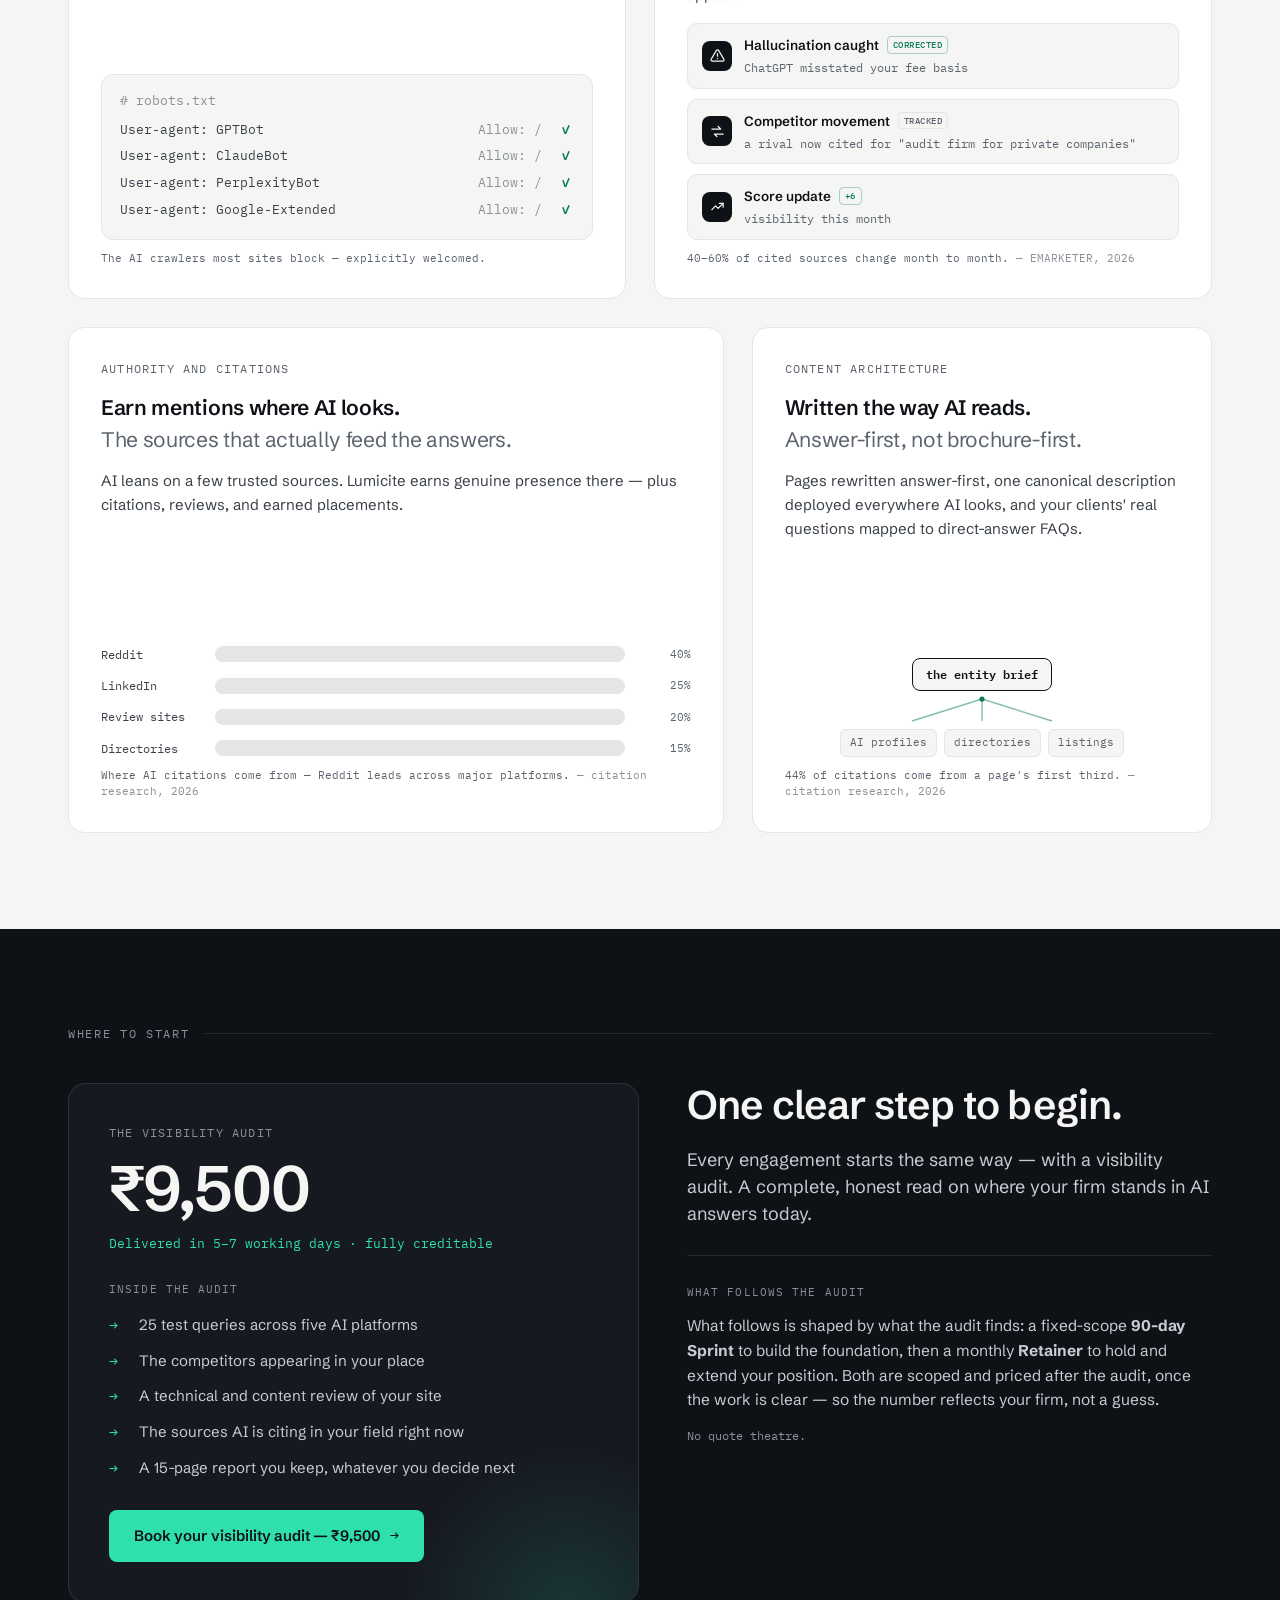
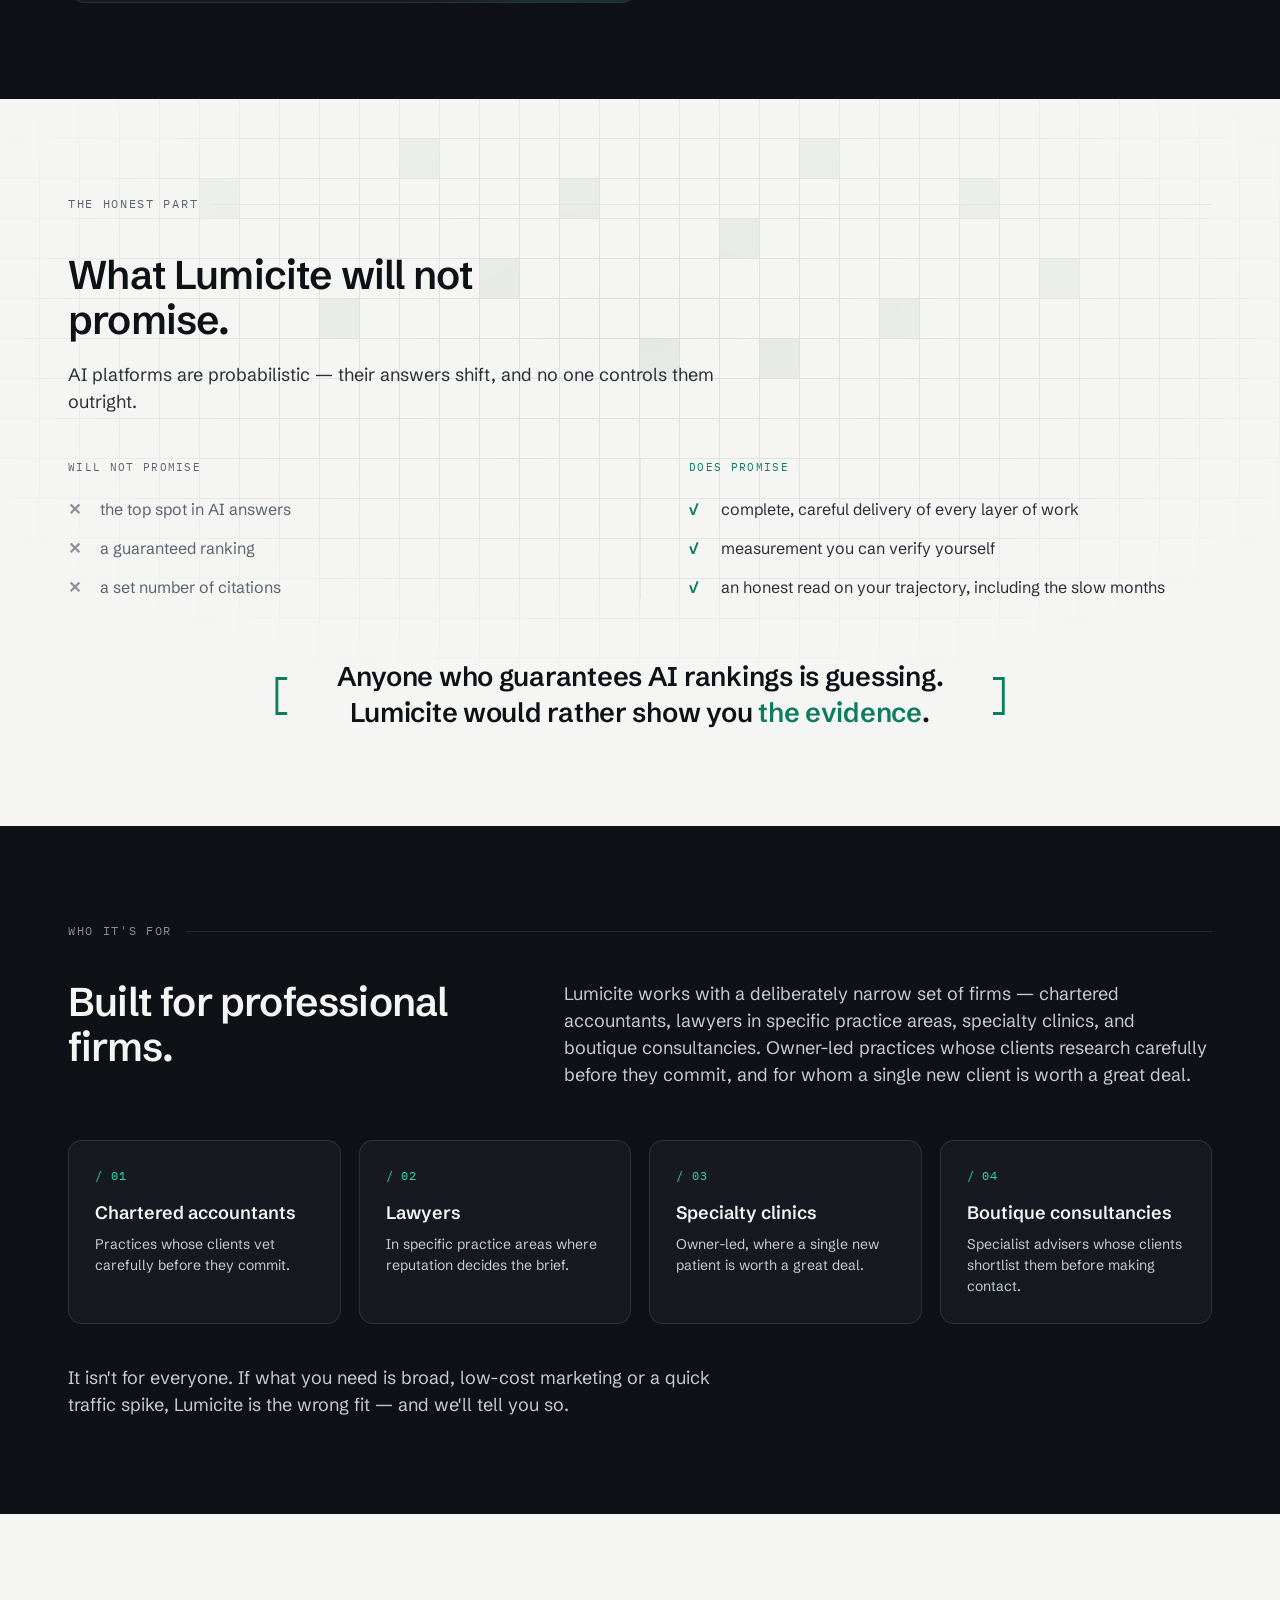
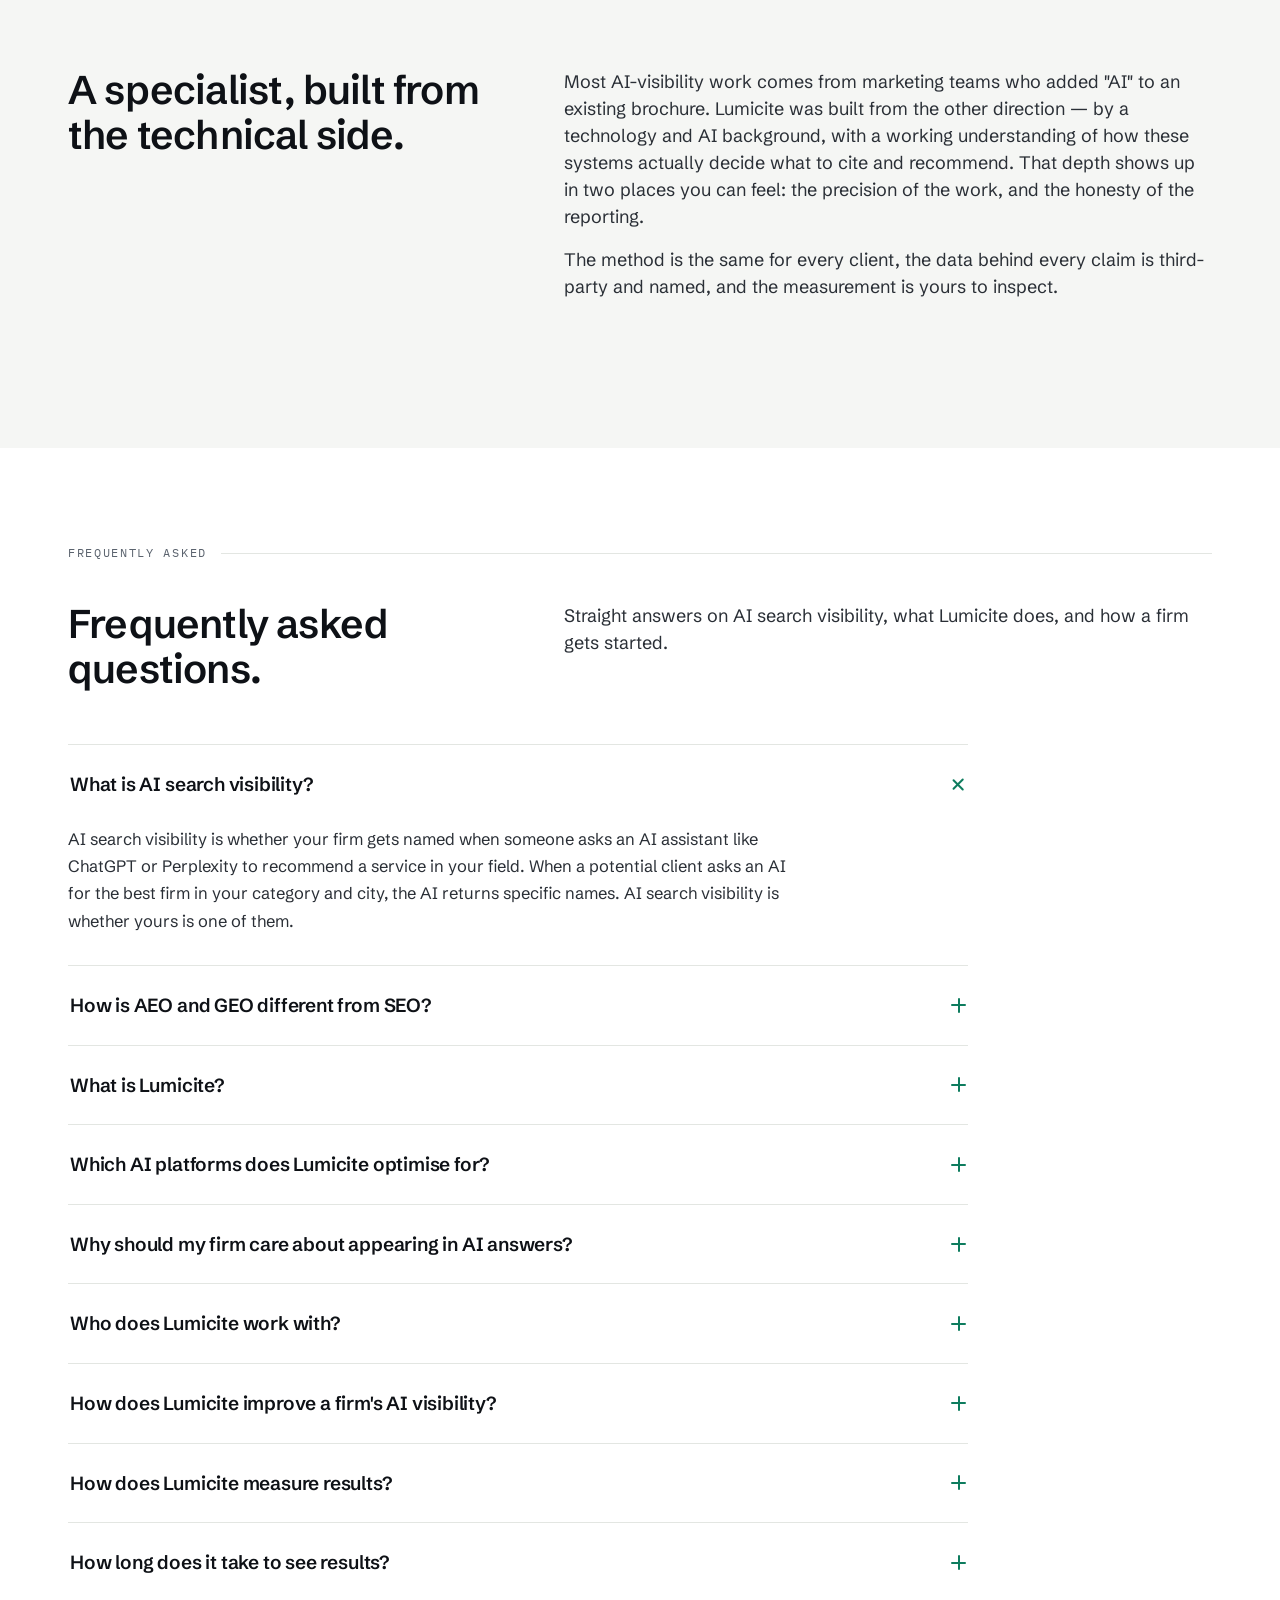
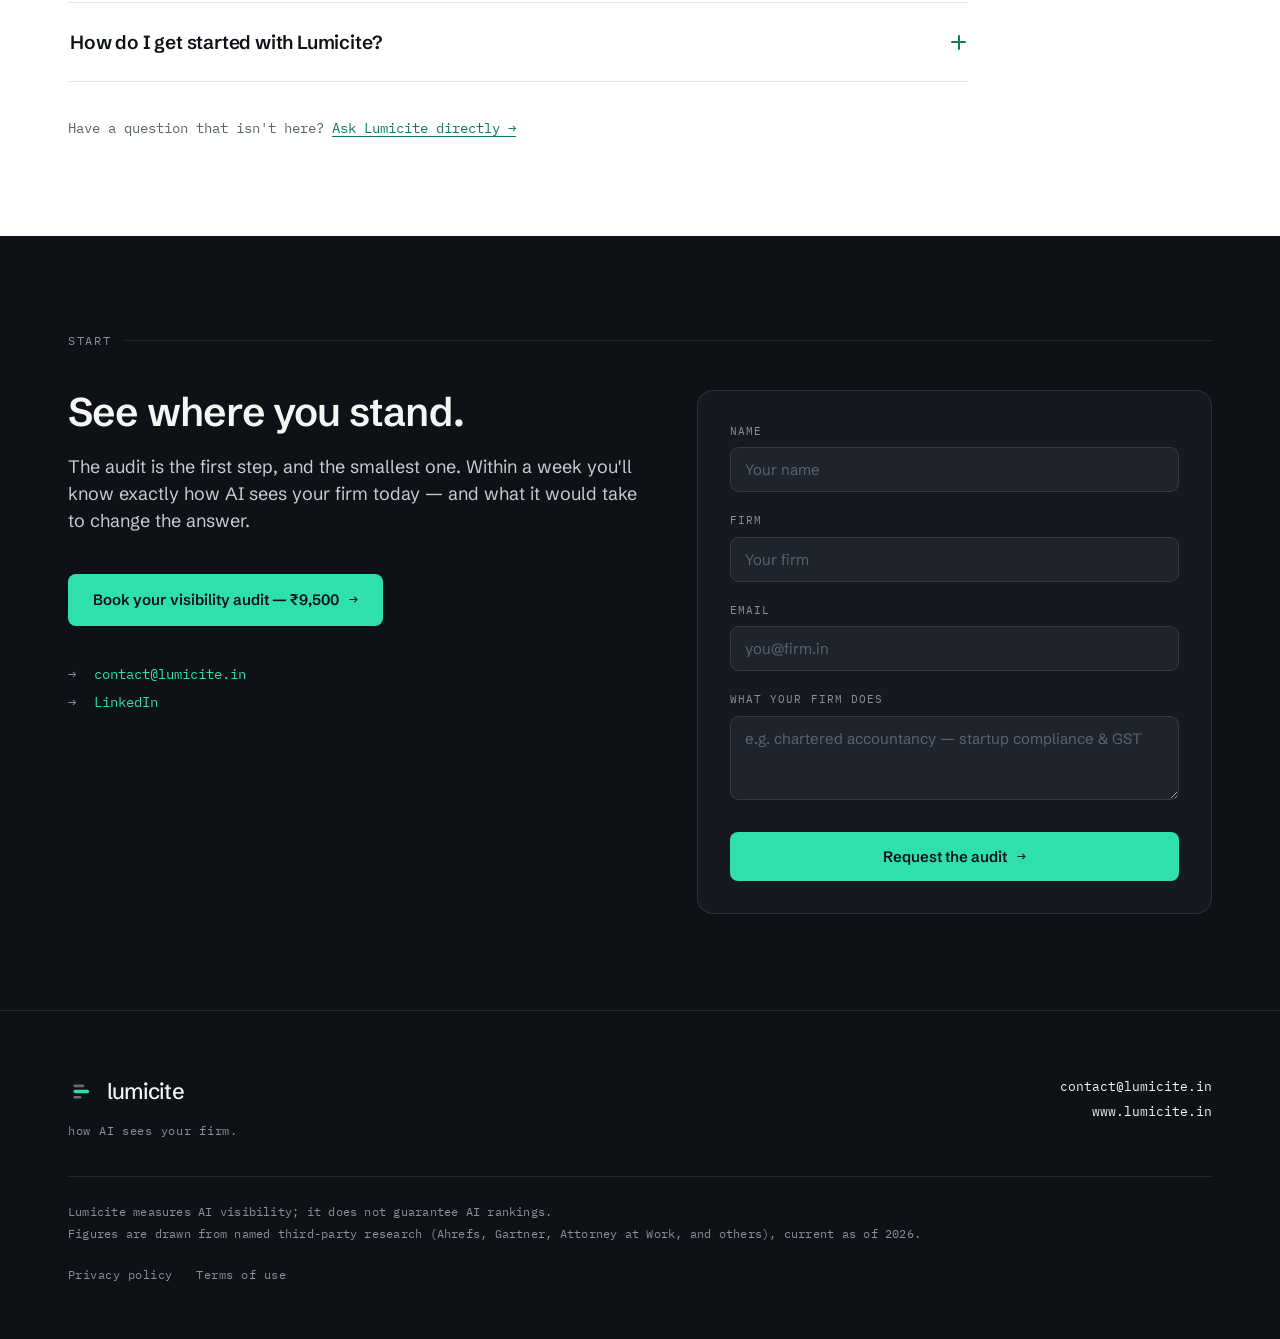
==== commit 857d374d: "Add blog section at /blog/ with six posts Static blog generated by Eleventy from Markdown sources ke" ====
--- a/index.html
+++ b/index.html
@@ -364,7 +364,13 @@
   .who-card .ic{font-family:var(--mono);font-size:12px;color:var(--signal);letter-spacing:0.08em}
   .who-card .t{font-size:18px;font-weight:600;margin-top:14px}
   .who-card .d{font-size:14px;color:#C7CCD2;margin-top:8px;line-height:1.5}
-  @media(max-width:1080px) and (min-width:821px){.who-grid{grid-template-columns:repeat(2,1fr)}}
+  @media(max-width:1080px) and (min-width:821px){
+    .who-grid{grid-template-columns:repeat(2,1fr)}
+    /* six nav items need tighter gaps below 1080px or the row wraps */
+    .nav-inner{padding:18px 32px}
+    .nav-menu{gap:18px}
+    .nav-links{gap:18px}
+  }
   .why-proof{font-family:var(--mono);font-size:13.5px;color:var(--graphite);margin-top:36px;padding:20px 24px;border-left:2px solid var(--signal-deep);background:var(--paper-2);border-radius:0 10px 10px 0;line-height:1.6;max-width:64ch}
 
   /* ── faq (§10) ───────────────────────────── */
@@ -530,6 +536,7 @@
         <a href="#shift">the shift</a>
         <a href="#how">how it works</a>
         <a href="#audit">the audit</a>
+        <a href="/blog/">blog</a>
         <a href="#faq">faq</a>
         <a href="#contact">contact</a>
       </nav>
@@ -1446,17 +1453,28 @@
   let lastModalTrigger = null;
   const openModal = (id) => {
     const m = document.getElementById(id);
-    if (!m) return;
-    lastModalTrigger = document.activeElement;
+    if (!m || !m.hidden) return;
+    // Only one at a time. Switching #privacy -> #terms is a same-document
+    // navigation, so without this the first modal stays open underneath.
+    const alreadyOpen = document.querySelector('.modal:not([hidden])');
+    if (alreadyOpen) alreadyOpen.hidden = true;
+    else lastModalTrigger = document.activeElement;
     m.hidden = false;
     document.body.style.overflow = 'hidden';
     const x = m.querySelector('.modal-x');
     if (x) x.focus();
   };
+  // Deep links from elsewhere on the site (the blog footer links here, since
+  // the canonical legal text lives in these modals and nowhere else).
+  const legalHash = { '#privacy': 'modal-privacy', '#terms': 'modal-terms' };
   const closeModal = (m) => {
     if (!m) return;
     m.hidden = true;
     if (!document.querySelector('.modal:not([hidden])')) document.body.style.overflow = '';
+    // Drop the #privacy / #terms fragment so the same link works again later.
+    if (legalHash[location.hash]) {
+      history.replaceState(null, '', location.pathname + location.search);
+    }
     if (lastModalTrigger) { lastModalTrigger.focus(); lastModalTrigger = null; }
   };
   document.querySelectorAll('[data-modal]').forEach((t) =>
@@ -1468,6 +1486,12 @@
   document.addEventListener('keydown', (e) => {
     if (e.key === 'Escape') document.querySelectorAll('.modal:not([hidden])').forEach(closeModal);
   });
+  const openFromHash = () => {
+    const id = legalHash[location.hash];
+    if (id) openModal(id);
+  };
+  openFromHash();                                   // arriving from /blog/
+  window.addEventListener('hashchange', openFromHash); // already on the page
 </script>
 
 <!-- FAQPage structured data — keep in sync with the visible FAQ (§10) -->
